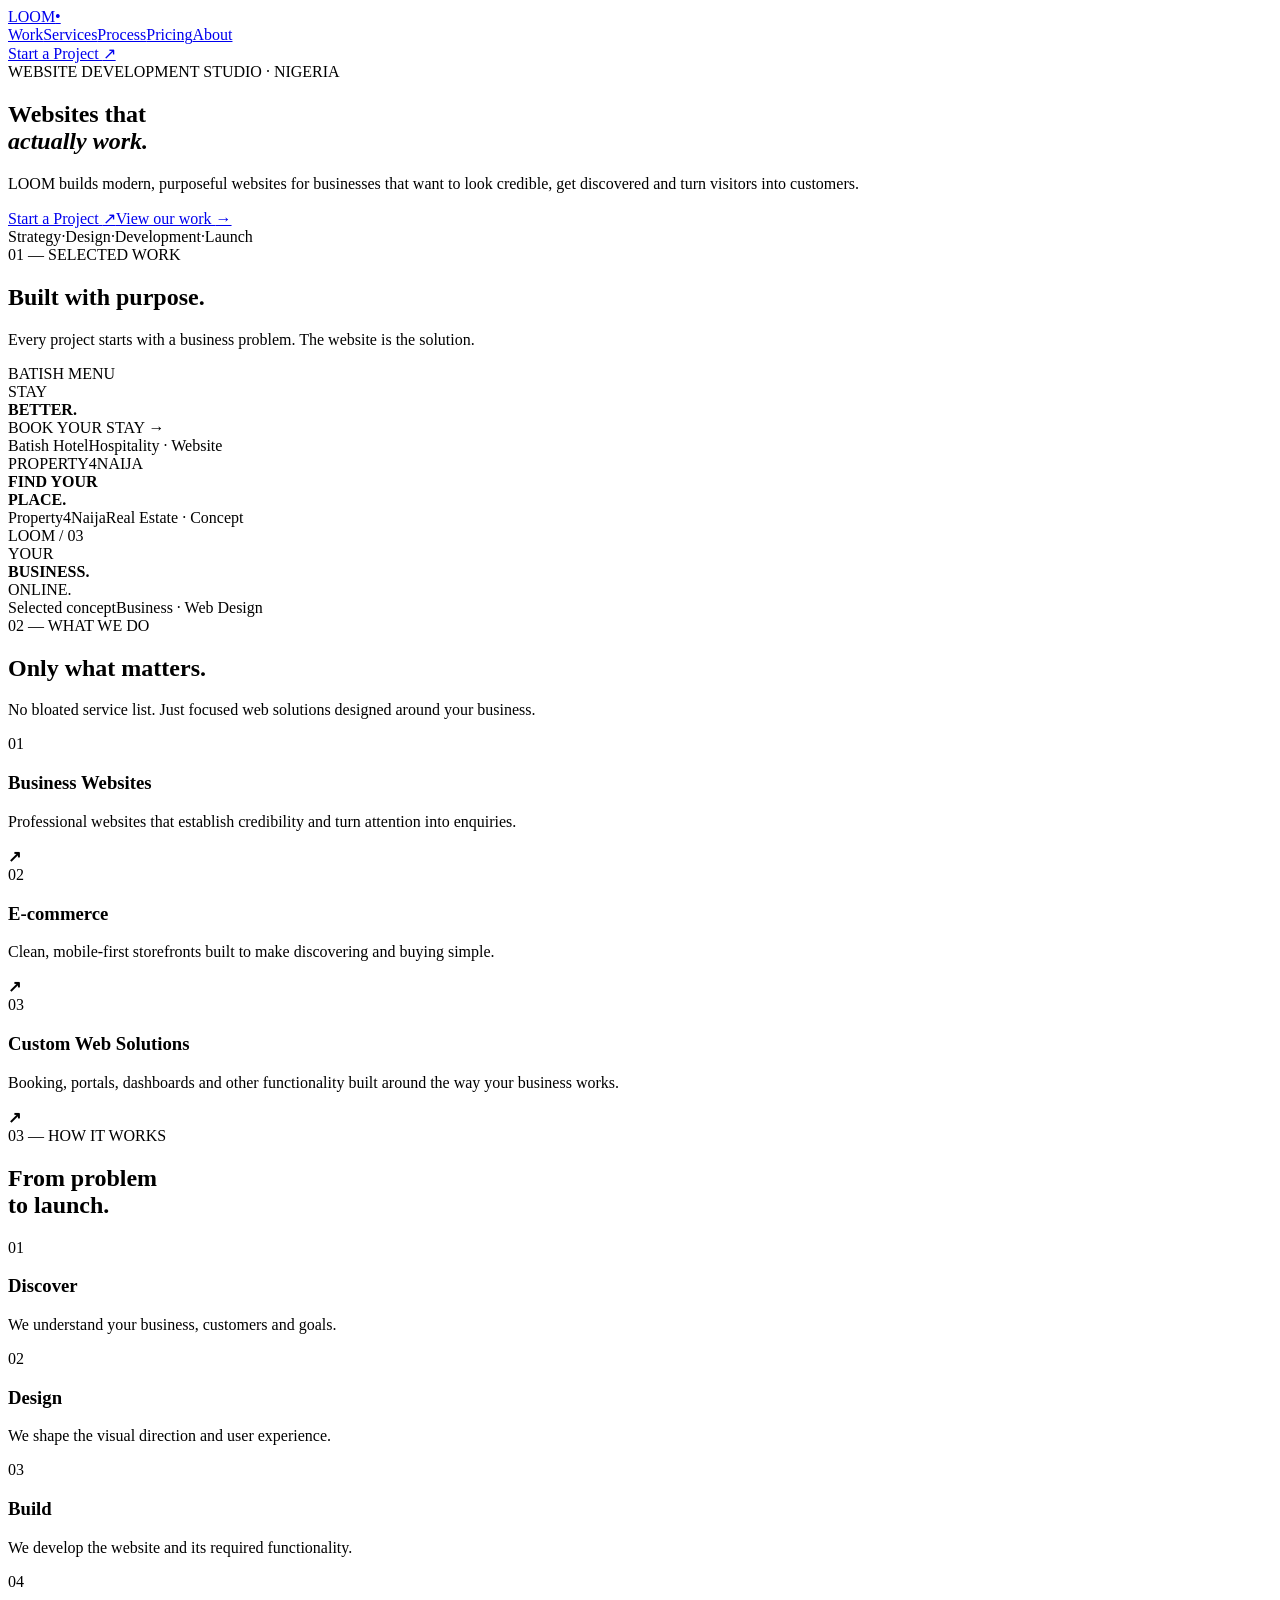
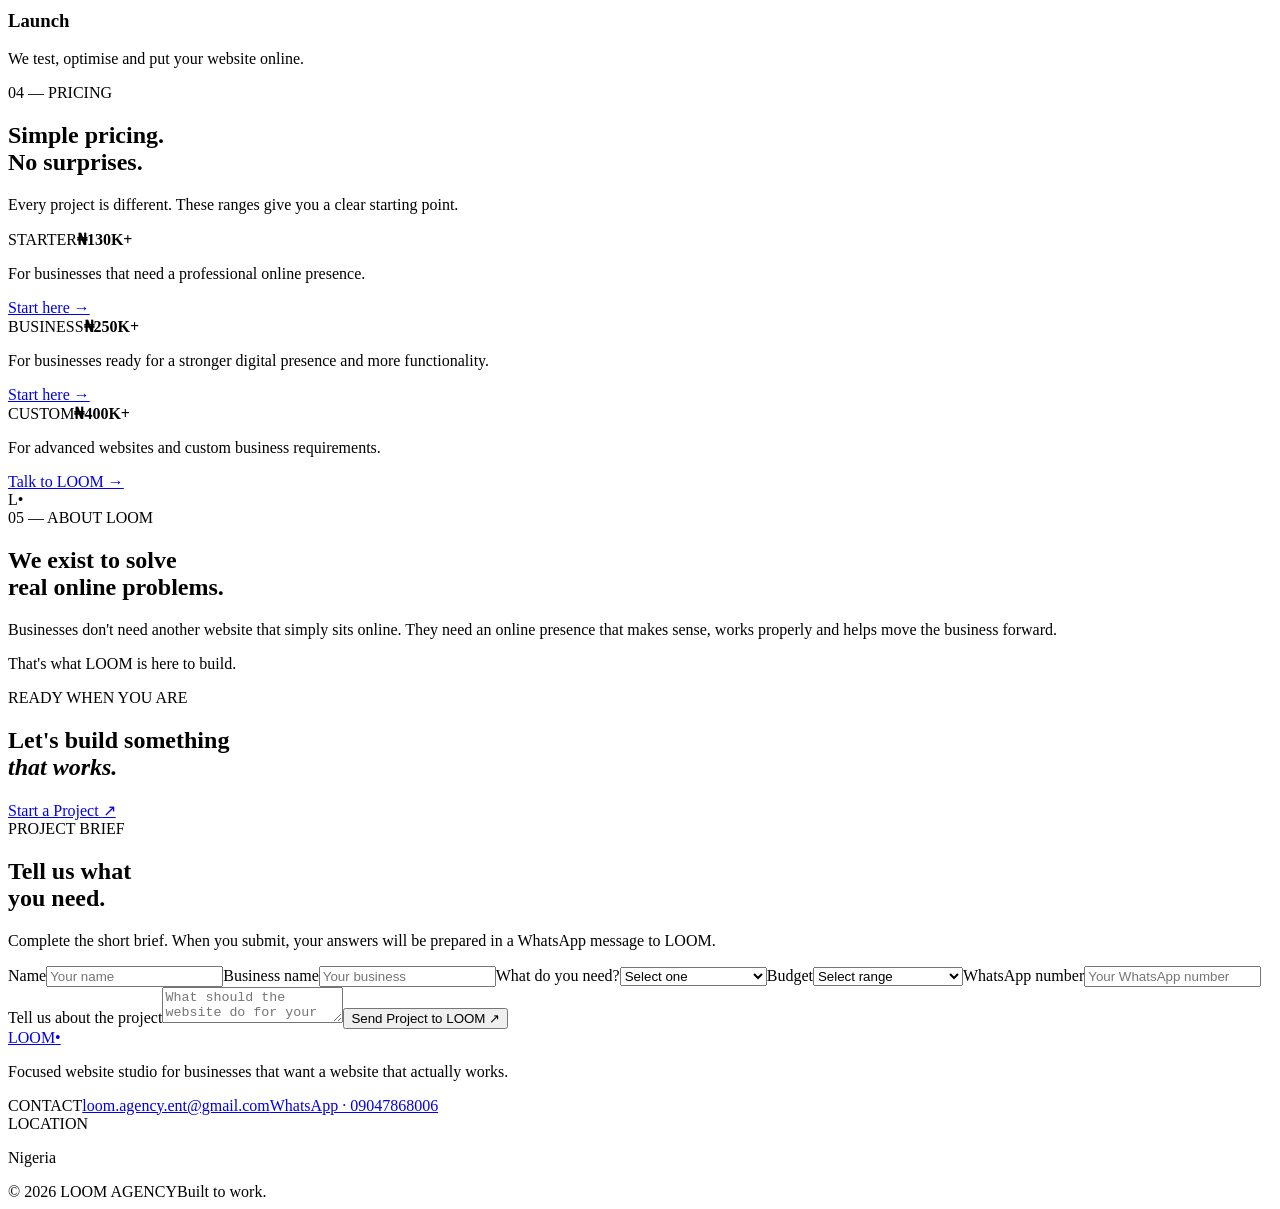
==== index.html @ 6e9db9e2 "Build LOOM Agency website foundation" ====
<!doctype html>
<html lang="en">
<head>
  <meta charset="UTF-8" />
  <meta name="viewport" content="width=device-width, initial-scale=1.0" />
  <meta name="description" content="LOOM AGENCY builds modern websites that actually work for businesses." />
  <title>LOOM AGENCY — Websites That Work</title>
  <link rel="preconnect" href="https://fonts.googleapis.com">
  <link rel="preconnect" href="https://fonts.gstatic.com" crossorigin>
  <link href="https://fonts.googleapis.com/css2?family=DM+Sans:wght@400;500;600;700&family=Space+Grotesk:wght@500;600;700&display=swap" rel="stylesheet">
  <link rel="stylesheet" href="style.css" />
</head>
<body>
  <header class="nav-wrap">
    <nav class="nav container">
      <a class="logo" href="#top" aria-label="LOOM home">LOOM<span>•</span></a>
      <div class="nav-links">
        <a href="#work">Work</a><a href="#services">Services</a><a href="#process">Process</a><a href="#pricing">Pricing</a><a href="#about">About</a>
      </div>
      <a class="button button-small" href="#start">Start a Project <span>↗</span></a>
    </nav>
  </header>

  <main id="top">
    <section class="hero container">
      <div class="eyebrow"><span class="dot"></span> WEBSITE DEVELOPMENT STUDIO · NIGERIA</div>
      <h1>Websites that<br><em>actually work.</em></h1>
      <p class="hero-copy">LOOM builds modern, purposeful websites for businesses that want to look credible, get discovered and turn visitors into customers.</p>
      <div class="hero-actions"><a class="button" href="#start">Start a Project <span>↗</span></a><a class="text-link" href="#work">View our work <span>→</span></a></div>
      <div class="hero-note"><span>Strategy</span><i>·</i><span>Design</span><i>·</i><span>Development</span><i>·</i><span>Launch</span></div>
    </section>

    <section id="work" class="section container">
      <div class="section-head"><div><span class="kicker">01 — SELECTED WORK</span><h2>Built with purpose.</h2></div><p>Every project starts with a business problem. The website is the solution.</p></div>
      <div class="work-grid">
        <article class="work-card featured"><div class="mockup mockup-blue"><div class="mock-nav">BATISH <span>MENU</span></div><div class="mock-title">STAY<br><strong>BETTER.</strong></div><div class="mock-pill">BOOK YOUR STAY →</div></div><div class="work-meta"><span>Batish Hotel</span><span>Hospitality · Website</span></div></article>
        <article class="work-card"><div class="mockup mockup-light"><div class="mock-nav">PROPERTY<span>4NAIJA</span></div><div class="property-lines"><b>FIND YOUR<br>PLACE.</b><i></i><i></i><i></i></div></div><div class="work-meta"><span>Property4Naija</span><span>Real Estate · Concept</span></div></article>
        <article class="work-card"><div class="mockup mockup-dark"><div class="mock-nav">LOOM / 03</div><div class="dark-copy">YOUR<br><strong>BUSINESS.</strong><br>ONLINE.</div><div class="grid-orb"></div></div><div class="work-meta"><span>Selected concept</span><span>Business · Web Design</span></div></article>
      </div>
    </section>

    <section id="services" class="section services-section">
      <div class="container"><div class="section-head"><div><span class="kicker">02 — WHAT WE DO</span><h2>Only what matters.</h2></div><p>No bloated service list. Just focused web solutions designed around your business.</p></div>
      <div class="service-list"><div class="service"><span>01</span><div><h3>Business Websites</h3><p>Professional websites that establish credibility and turn attention into enquiries.</p></div><b>↗</b></div><div class="service"><span>02</span><div><h3>E-commerce</h3><p>Clean, mobile-first storefronts built to make discovering and buying simple.</p></div><b>↗</b></div><div class="service"><span>03</span><div><h3>Custom Web Solutions</h3><p>Booking, portals, dashboards and other functionality built around the way your business works.</p></div><b>↗</b></div></div></div>
    </section>

    <section id="process" class="section container">
      <div class="section-head"><div><span class="kicker">03 — HOW IT WORKS</span><h2>From problem<br>to launch.</h2></div></div>
      <div class="process-grid"><div><span>01</span><h3>Discover</h3><p>We understand your business, customers and goals.</p></div><div><span>02</span><h3>Design</h3><p>We shape the visual direction and user experience.</p></div><div><span>03</span><h3>Build</h3><p>We develop the website and its required functionality.</p></div><div><span>04</span><h3>Launch</h3><p>We test, optimise and put your website online.</p></div></div>
    </section>

    <section id="pricing" class="section pricing-section"><div class="container"><div class="section-head"><div><span class="kicker">04 — PRICING</span><h2>Simple pricing.<br>No surprises.</h2></div><p>Every project is different. These ranges give you a clear starting point.</p></div><div class="pricing-grid"><article><span>STARTER</span><strong>₦130K+</strong><p>For businesses that need a professional online presence.</p><a href="#start">Start here →</a></article><article class="popular"><span>BUSINESS</span><strong>₦250K+</strong><p>For businesses ready for a stronger digital presence and more functionality.</p><a href="#start">Start here →</a></article><article><span>CUSTOM</span><strong>₦400K+</strong><p>For advanced websites and custom business requirements.</p><a href="#start">Talk to LOOM →</a></article></div></div></section>

    <section id="about" class="section container about"><div class="about-mark">L<span>•</span></div><div><span class="kicker">05 — ABOUT LOOM</span><h2>We exist to solve<br>real online problems.</h2><p>Businesses don't need another website that simply sits online. They need an online presence that makes sense, works properly and helps move the business forward.</p><p>That's what LOOM is here to build.</p></div></section>

    <section id="start" class="cta container"><div><span class="kicker">READY WHEN YOU ARE</span><h2>Let's build something<br><em>that works.</em></h2></div><a class="button button-white" href="#project-form">Start a Project <span>↗</span></a></section>

    <section id="project-form" class="form-section container"><div class="form-intro"><span class="kicker">PROJECT BRIEF</span><h2>Tell us what<br>you need.</h2><p>Complete the short brief. When you submit, your answers will be prepared in a WhatsApp message to LOOM.</p></div><form id="projectForm"><label>Name<input name="name" required placeholder="Your name"></label><label>Business name<input name="business" required placeholder="Your business"></label><label>What do you need?<select name="type" required><option value="">Select one</option><option>Business website</option><option>E-commerce website</option><option>Website redesign</option><option>Custom web solution</option></select></label><label>Budget<select name="budget" required><option value="">Select range</option><option>₦130,000 – ₦200,000</option><option>₦200,000 – ₦300,000</option><option>₦300,000 – ₦400,000</option><option>₦400,000+</option></select></label><label>WhatsApp number<input name="phone" type="tel" required placeholder="Your WhatsApp number"></label><label>Tell us about the project<textarea name="details" required placeholder="What should the website do for your business?"></textarea></label><button class="button" type="submit">Send Project to LOOM <span>↗</span></button></form></section>
  </main>

  <footer class="footer"><div class="container footer-grid"><div><a class="logo" href="#top">LOOM<span>•</span></a><p>Focused website studio for businesses that want a website that actually works.</p></div><div><span class="footer-label">CONTACT</span><a href="mailto:loom.agency.ent@gmail.com">loom.agency.ent@gmail.com</a><a href="https://wa.me/2349047868006">WhatsApp · 09047868006</a></div><div><span class="footer-label">LOCATION</span><p>Nigeria</p></div></div><div class="container footer-bottom"><span>© 2026 LOOM AGENCY</span><span>Built to work.</span></div></footer>
  <script src="script.js"></script>
</body>
</html>
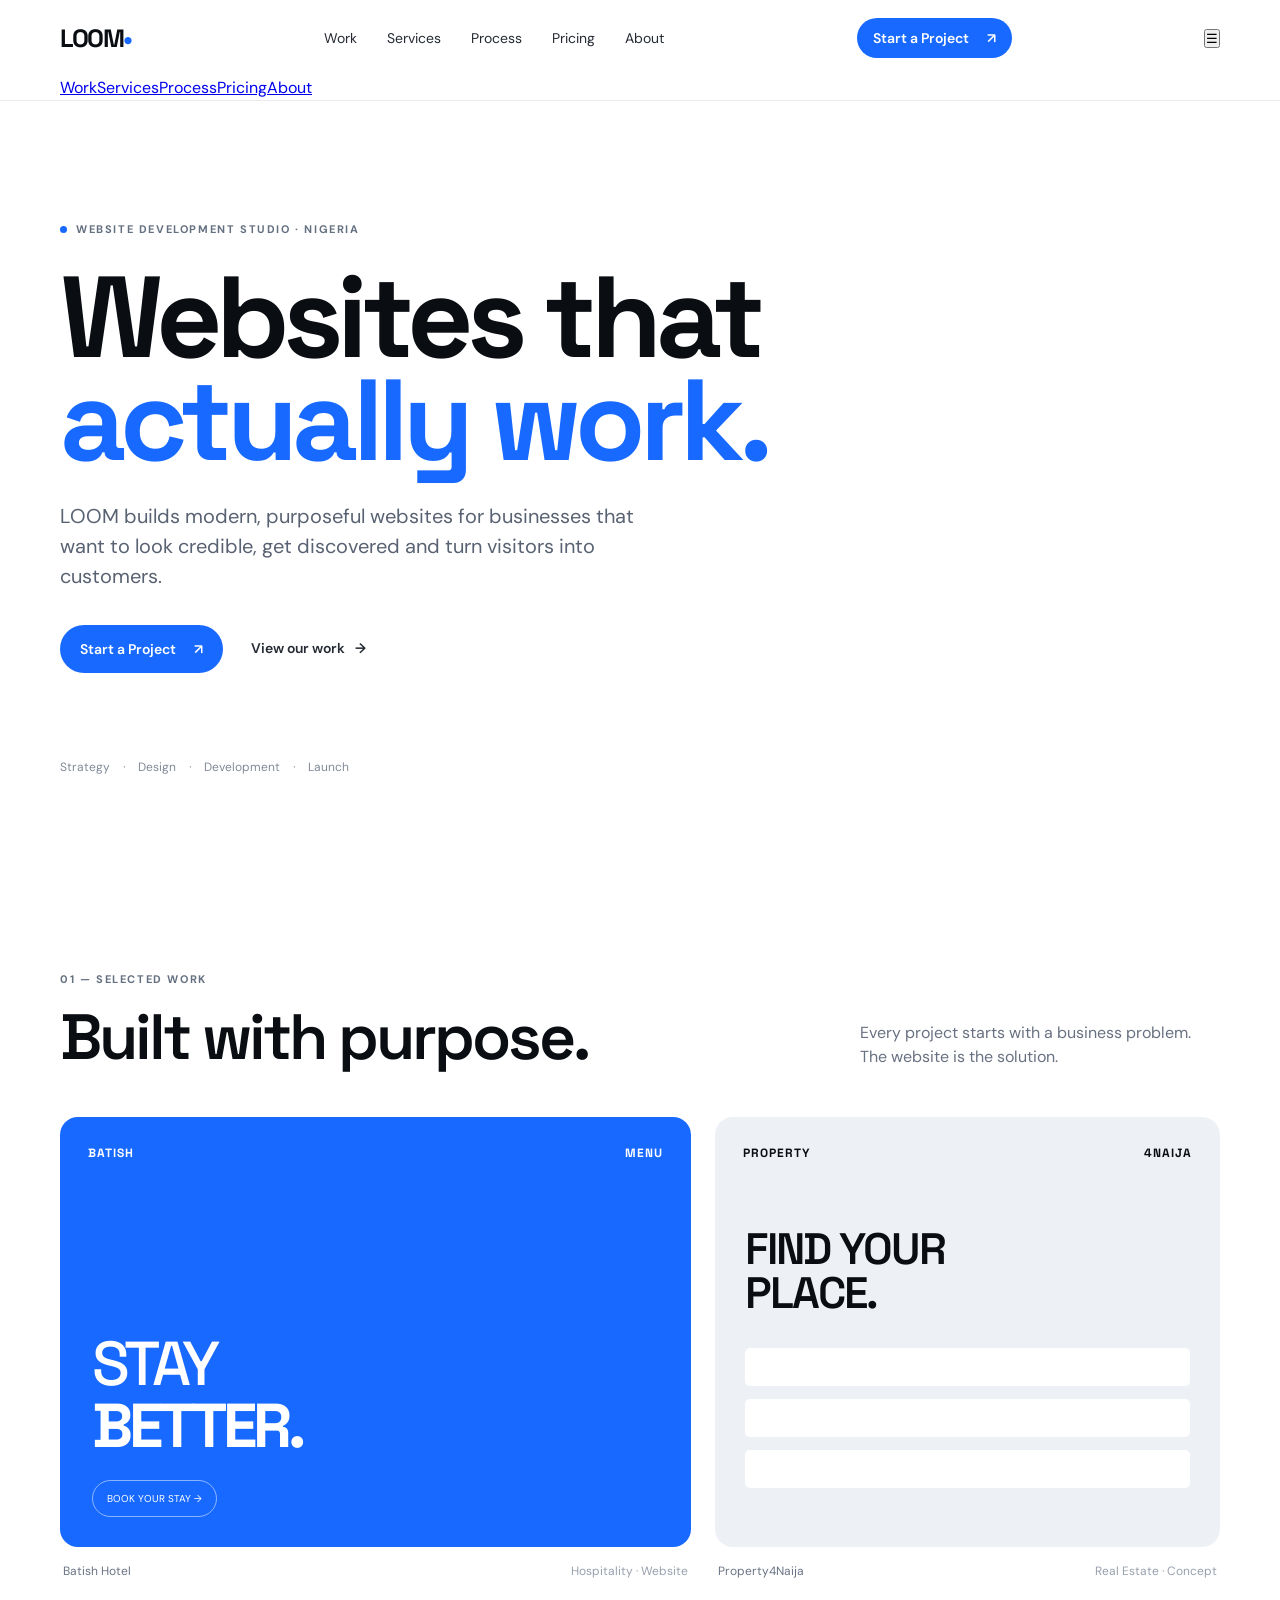
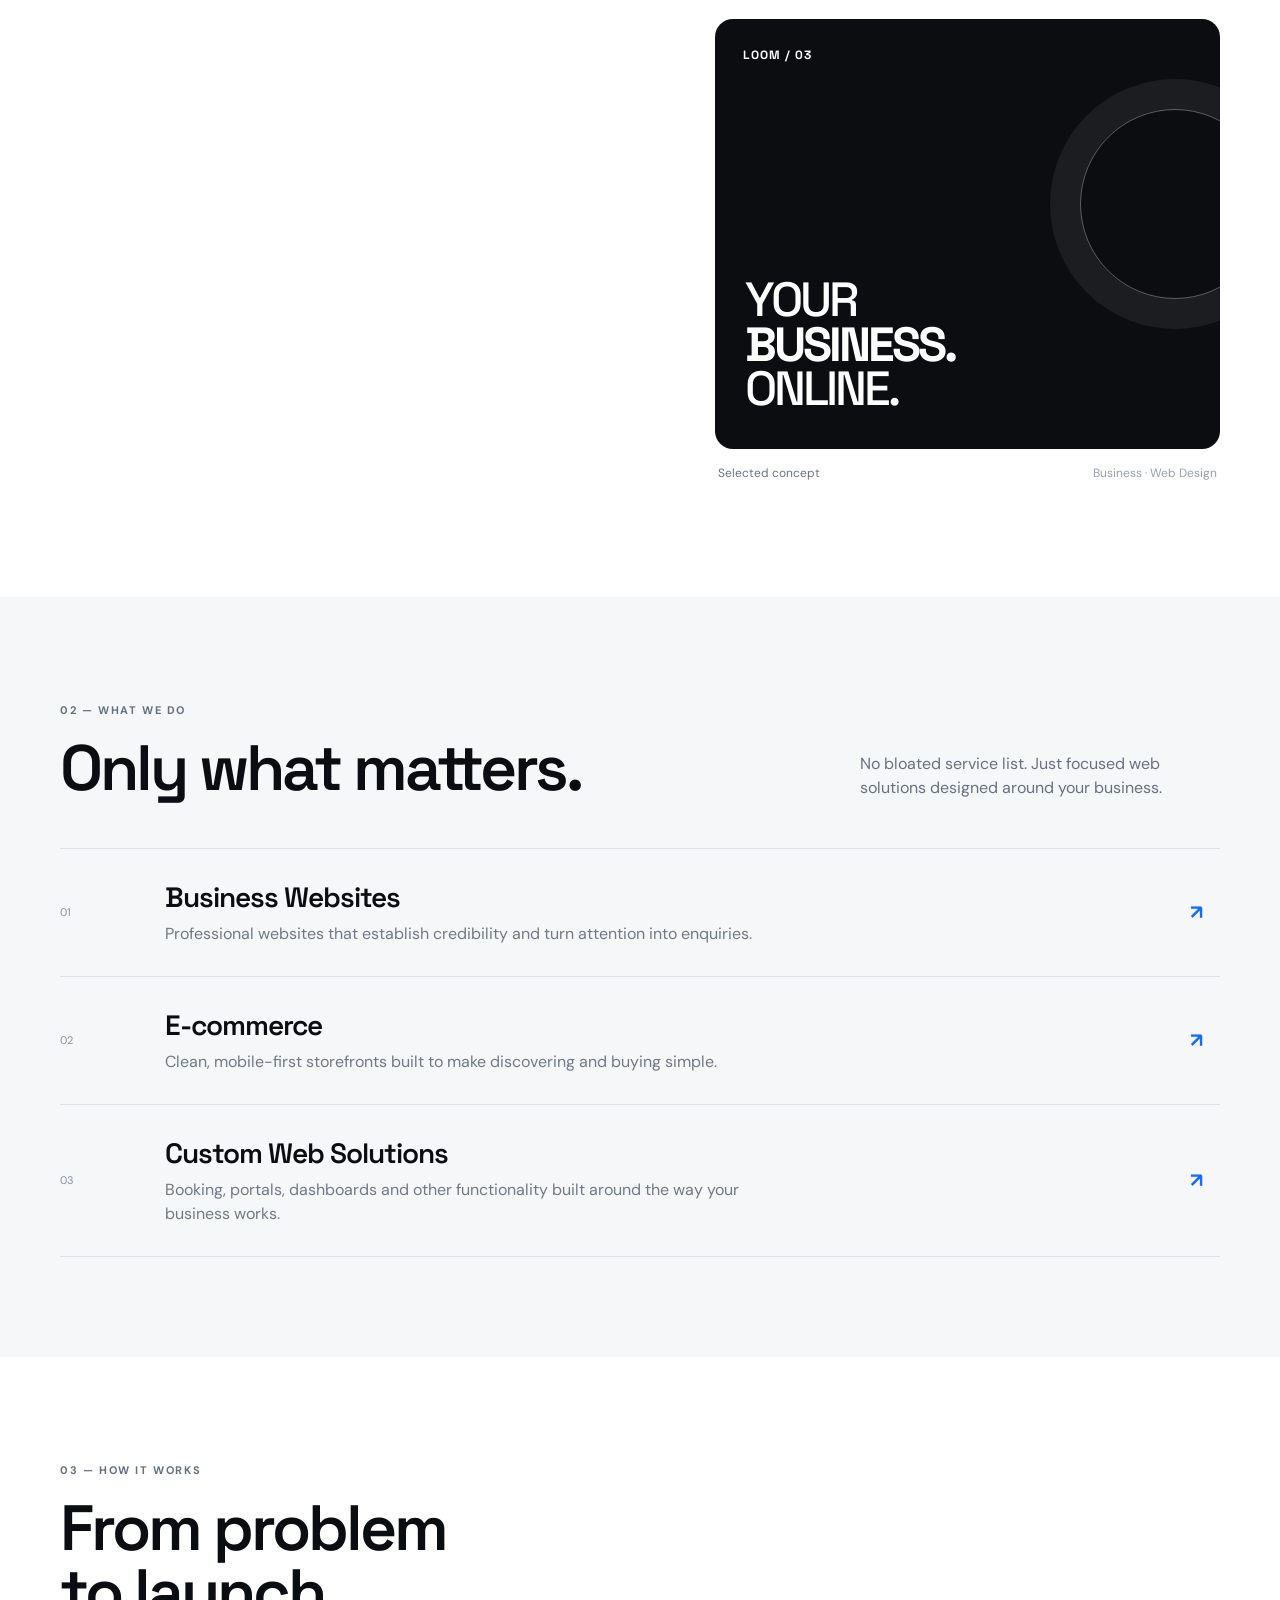
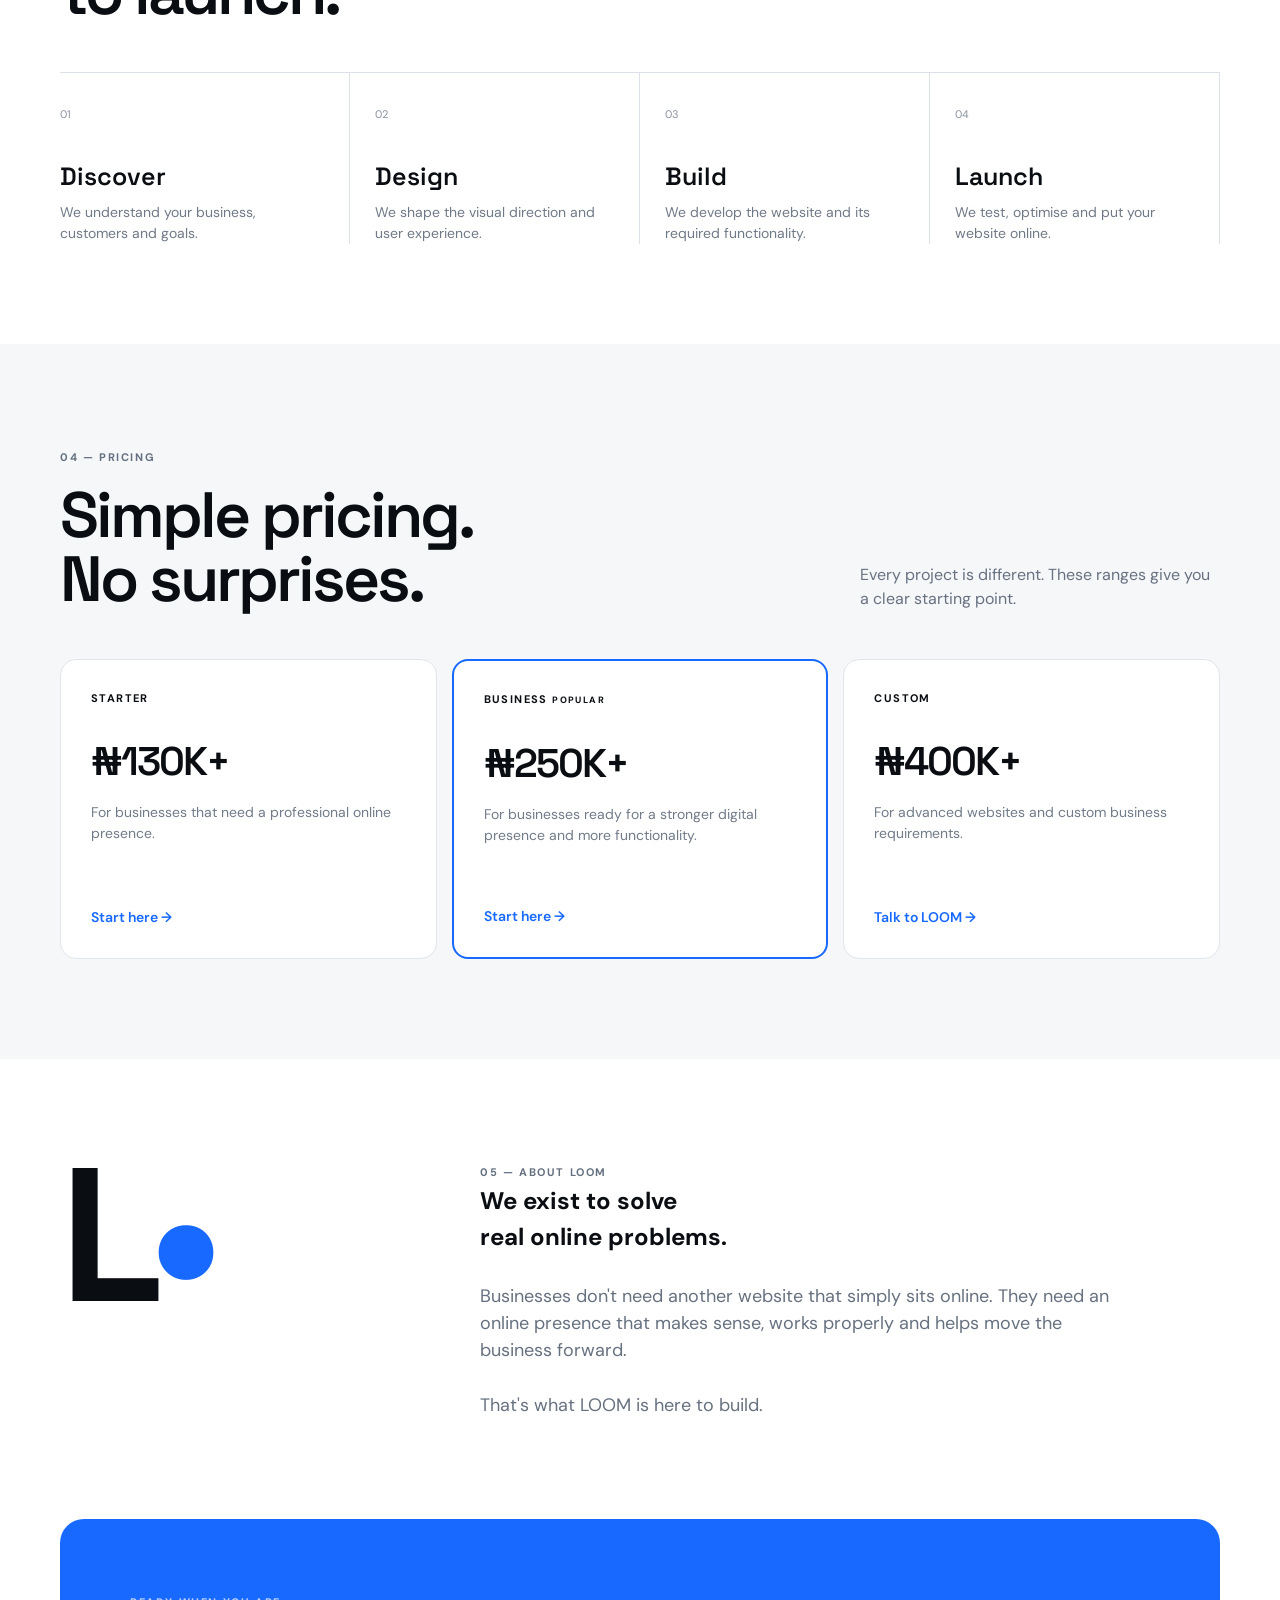
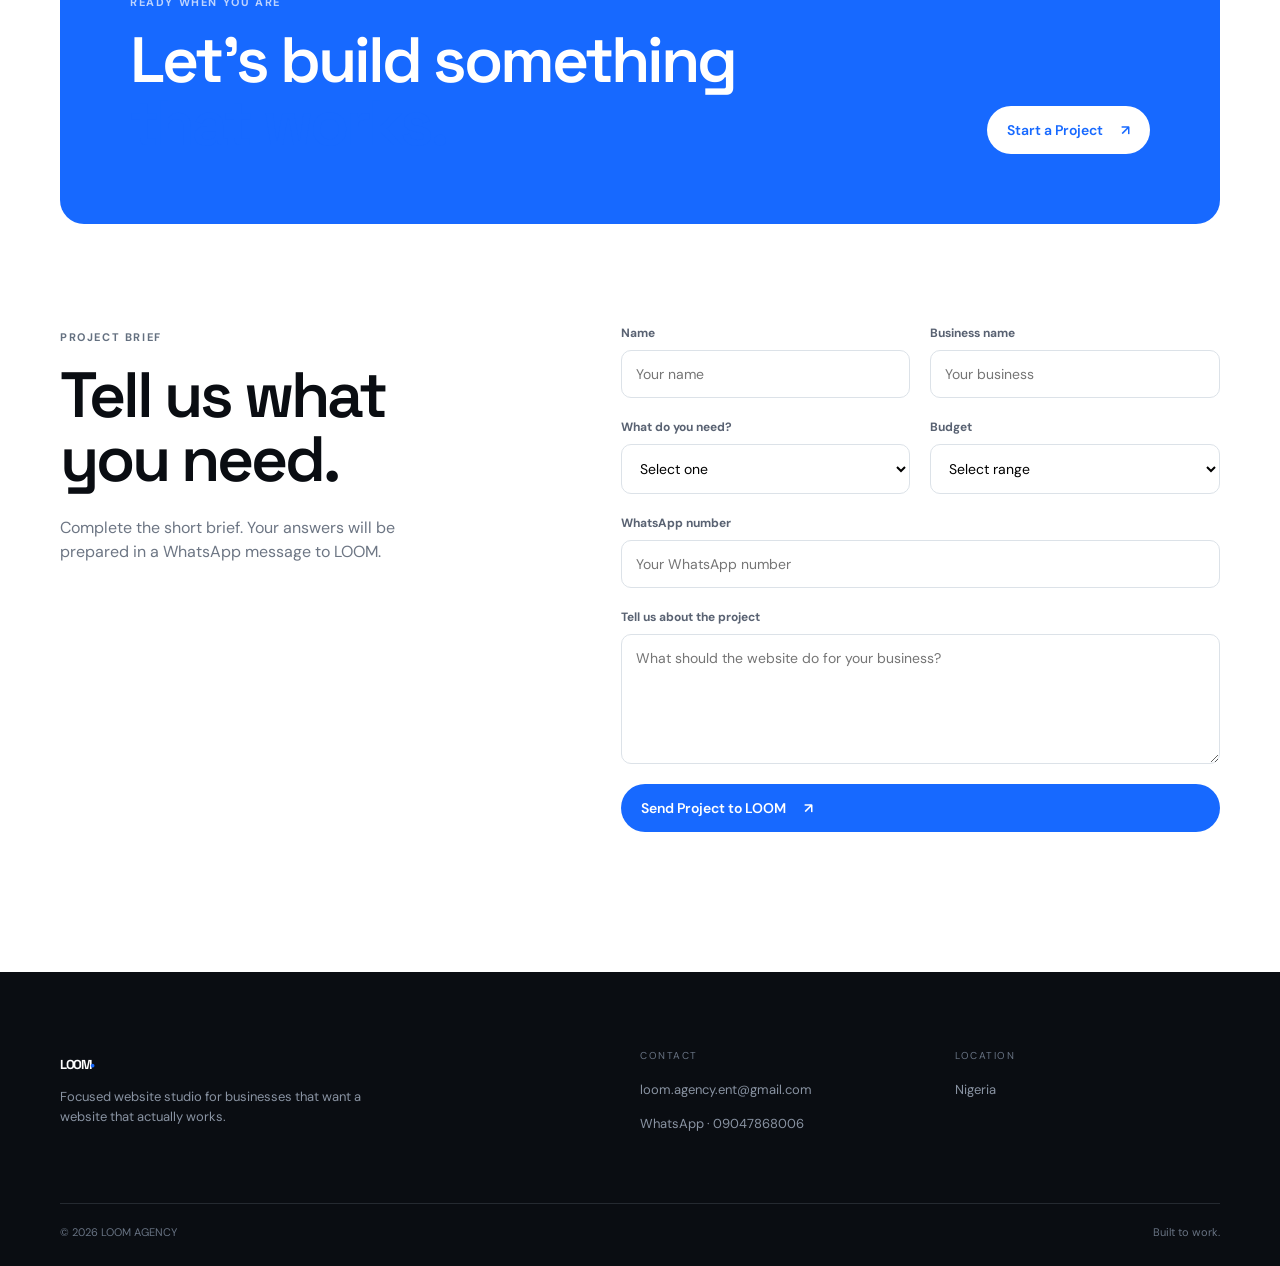
==== commit b799d4ba: "feat: refine LOOM agency conversion experience" ====
--- a/index.html
+++ b/index.html
@@ -1,64 +1,23 @@
 <!doctype html>
 <html lang="en">
 <head>
-  <meta charset="UTF-8" />
-  <meta name="viewport" content="width=device-width, initial-scale=1.0" />
-  <meta name="description" content="LOOM AGENCY builds modern websites that actually work for businesses." />
-  <title>LOOM AGENCY — Websites That Work</title>
-  <link rel="preconnect" href="https://fonts.googleapis.com">
-  <link rel="preconnect" href="https://fonts.gstatic.com" crossorigin>
-  <link href="https://fonts.googleapis.com/css2?family=DM+Sans:wght@400;500;600;700&family=Space+Grotesk:wght@500;600;700&display=swap" rel="stylesheet">
-  <link rel="stylesheet" href="style.css" />
+<meta charset="UTF-8"><meta name="viewport" content="width=device-width, initial-scale=1.0">
+<meta name="description" content="LOOM AGENCY builds modern websites that actually work for businesses.">
+<title>LOOM AGENCY — Websites That Work</title>
+<link rel="preconnect" href="https://fonts.googleapis.com"><link rel="preconnect" href="https://fonts.gstatic.com" crossorigin>
+<link href="https://fonts.googleapis.com/css2?family=DM+Sans:wght@400;500;600;700&family=Space+Grotesk:wght@500;600;700&display=swap" rel="stylesheet"><link rel="stylesheet" href="style.css">
 </head>
 <body>
-  <header class="nav-wrap">
-    <nav class="nav container">
-      <a class="logo" href="#top" aria-label="LOOM home">LOOM<span>•</span></a>
-      <div class="nav-links">
-        <a href="#work">Work</a><a href="#services">Services</a><a href="#process">Process</a><a href="#pricing">Pricing</a><a href="#about">About</a>
-      </div>
-      <a class="button button-small" href="#start">Start a Project <span>↗</span></a>
-    </nav>
-  </header>
-
-  <main id="top">
-    <section class="hero container">
-      <div class="eyebrow"><span class="dot"></span> WEBSITE DEVELOPMENT STUDIO · NIGERIA</div>
-      <h1>Websites that<br><em>actually work.</em></h1>
-      <p class="hero-copy">LOOM builds modern, purposeful websites for businesses that want to look credible, get discovered and turn visitors into customers.</p>
-      <div class="hero-actions"><a class="button" href="#start">Start a Project <span>↗</span></a><a class="text-link" href="#work">View our work <span>→</span></a></div>
-      <div class="hero-note"><span>Strategy</span><i>·</i><span>Design</span><i>·</i><span>Development</span><i>·</i><span>Launch</span></div>
-    </section>
-
-    <section id="work" class="section container">
-      <div class="section-head"><div><span class="kicker">01 — SELECTED WORK</span><h2>Built with purpose.</h2></div><p>Every project starts with a business problem. The website is the solution.</p></div>
-      <div class="work-grid">
-        <article class="work-card featured"><div class="mockup mockup-blue"><div class="mock-nav">BATISH <span>MENU</span></div><div class="mock-title">STAY<br><strong>BETTER.</strong></div><div class="mock-pill">BOOK YOUR STAY →</div></div><div class="work-meta"><span>Batish Hotel</span><span>Hospitality · Website</span></div></article>
-        <article class="work-card"><div class="mockup mockup-light"><div class="mock-nav">PROPERTY<span>4NAIJA</span></div><div class="property-lines"><b>FIND YOUR<br>PLACE.</b><i></i><i></i><i></i></div></div><div class="work-meta"><span>Property4Naija</span><span>Real Estate · Concept</span></div></article>
-        <article class="work-card"><div class="mockup mockup-dark"><div class="mock-nav">LOOM / 03</div><div class="dark-copy">YOUR<br><strong>BUSINESS.</strong><br>ONLINE.</div><div class="grid-orb"></div></div><div class="work-meta"><span>Selected concept</span><span>Business · Web Design</span></div></article>
-      </div>
-    </section>
-
-    <section id="services" class="section services-section">
-      <div class="container"><div class="section-head"><div><span class="kicker">02 — WHAT WE DO</span><h2>Only what matters.</h2></div><p>No bloated service list. Just focused web solutions designed around your business.</p></div>
-      <div class="service-list"><div class="service"><span>01</span><div><h3>Business Websites</h3><p>Professional websites that establish credibility and turn attention into enquiries.</p></div><b>↗</b></div><div class="service"><span>02</span><div><h3>E-commerce</h3><p>Clean, mobile-first storefronts built to make discovering and buying simple.</p></div><b>↗</b></div><div class="service"><span>03</span><div><h3>Custom Web Solutions</h3><p>Booking, portals, dashboards and other functionality built around the way your business works.</p></div><b>↗</b></div></div></div>
-    </section>
-
-    <section id="process" class="section container">
-      <div class="section-head"><div><span class="kicker">03 — HOW IT WORKS</span><h2>From problem<br>to launch.</h2></div></div>
-      <div class="process-grid"><div><span>01</span><h3>Discover</h3><p>We understand your business, customers and goals.</p></div><div><span>02</span><h3>Design</h3><p>We shape the visual direction and user experience.</p></div><div><span>03</span><h3>Build</h3><p>We develop the website and its required functionality.</p></div><div><span>04</span><h3>Launch</h3><p>We test, optimise and put your website online.</p></div></div>
-    </section>
-
-    <section id="pricing" class="section pricing-section"><div class="container"><div class="section-head"><div><span class="kicker">04 — PRICING</span><h2>Simple pricing.<br>No surprises.</h2></div><p>Every project is different. These ranges give you a clear starting point.</p></div><div class="pricing-grid"><article><span>STARTER</span><strong>₦130K+</strong><p>For businesses that need a professional online presence.</p><a href="#start">Start here →</a></article><article class="popular"><span>BUSINESS</span><strong>₦250K+</strong><p>For businesses ready for a stronger digital presence and more functionality.</p><a href="#start">Start here →</a></article><article><span>CUSTOM</span><strong>₦400K+</strong><p>For advanced websites and custom business requirements.</p><a href="#start">Talk to LOOM →</a></article></div></div></section>
-
-    <section id="about" class="section container about"><div class="about-mark">L<span>•</span></div><div><span class="kicker">05 — ABOUT LOOM</span><h2>We exist to solve<br>real online problems.</h2><p>Businesses don't need another website that simply sits online. They need an online presence that makes sense, works properly and helps move the business forward.</p><p>That's what LOOM is here to build.</p></div></section>
-
-    <section id="start" class="cta container"><div><span class="kicker">READY WHEN YOU ARE</span><h2>Let's build something<br><em>that works.</em></h2></div><a class="button button-white" href="#project-form">Start a Project <span>↗</span></a></section>
-
-    <section id="project-form" class="form-section container"><div class="form-intro"><span class="kicker">PROJECT BRIEF</span><h2>Tell us what<br>you need.</h2><p>Complete the short brief. When you submit, your answers will be prepared in a WhatsApp message to LOOM.</p></div><form id="projectForm"><label>Name<input name="name" required placeholder="Your name"></label><label>Business name<input name="business" required placeholder="Your business"></label><label>What do you need?<select name="type" required><option value="">Select one</option><option>Business website</option><option>E-commerce website</option><option>Website redesign</option><option>Custom web solution</option></select></label><label>Budget<select name="budget" required><option value="">Select range</option><option>₦130,000 – ₦200,000</option><option>₦200,000 – ₦300,000</option><option>₦300,000 – ₦400,000</option><option>₦400,000+</option></select></label><label>WhatsApp number<input name="phone" type="tel" required placeholder="Your WhatsApp number"></label><label>Tell us about the project<textarea name="details" required placeholder="What should the website do for your business?"></textarea></label><button class="button" type="submit">Send Project to LOOM <span>↗</span></button></form></section>
-  </main>
-
-  <footer class="footer"><div class="container footer-grid"><div><a class="logo" href="#top">LOOM<span>•</span></a><p>Focused website studio for businesses that want a website that actually works.</p></div><div><span class="footer-label">CONTACT</span><a href="mailto:loom.agency.ent@gmail.com">loom.agency.ent@gmail.com</a><a href="https://wa.me/2349047868006">WhatsApp · 09047868006</a></div><div><span class="footer-label">LOCATION</span><p>Nigeria</p></div></div><div class="container footer-bottom"><span>© 2026 LOOM AGENCY</span><span>Built to work.</span></div></footer>
-  <script src="script.js"></script>
-</body>
-</html>
+<header class="nav-wrap"><nav class="nav container"><a class="logo" href="#top">LOOM<span>•</span></a><div class="nav-links"><a href="#work">Work</a><a href="#services">Services</a><a href="#process">Process</a><a href="#pricing">Pricing</a><a href="#about">About</a></div><a class="button button-small" href="#start">Start a Project <span>↗</span></a><button class="menu-toggle" aria-label="Open menu">☰</button></nav><div class="mobile-menu container"><a href="#work">Work</a><a href="#services">Services</a><a href="#process">Process</a><a href="#pricing">Pricing</a><a href="#about">About</a></div></header>
+<main id="top">
+<section class="hero container"><div class="eyebrow"><span class="dot"></span> WEBSITE DEVELOPMENT STUDIO · NIGERIA</div><h1>Websites that<br><em>actually work.</em></h1><p class="hero-copy">LOOM builds modern, purposeful websites for businesses that want to look credible, get discovered and turn visitors into customers.</p><div class="hero-actions"><a class="button" href="#start">Start a Project <span>↗</span></a><a class="text-link" href="#work">View our work <span>→</span></a></div><div class="hero-note"><span>Strategy</span><i>·</i><span>Design</span><i>·</i><span>Development</span><i>·</i><span>Launch</span></div></section>
+<section id="work" class="section container"><div class="section-head"><div><span class="kicker">01 — SELECTED WORK</span><h2>Built with purpose.</h2></div><p>Every project starts with a business problem. The website is the solution.</p></div><div class="work-grid"><article class="work-card featured"><div class="mockup mockup-blue"><div class="mock-nav">BATISH <span>MENU</span></div><div class="mock-title">STAY<br><strong>BETTER.</strong></div><div class="mock-pill">BOOK YOUR STAY →</div></div><div class="work-meta"><span>Batish Hotel</span><span>Hospitality · Website</span></div></article><article class="work-card"><div class="mockup mockup-light"><div class="mock-nav">PROPERTY<span>4NAIJA</span></div><div class="property-lines"><b>FIND YOUR<br>PLACE.</b><i></i><i></i><i></i></div></div><div class="work-meta"><span>Property4Naija</span><span>Real Estate · Concept</span></div></article><article class="work-card"><div class="mockup mockup-dark"><div class="mock-nav">LOOM / 03</div><div class="dark-copy">YOUR<br><strong>BUSINESS.</strong><br>ONLINE.</div><div class="grid-orb"></div></div><div class="work-meta"><span>Selected concept</span><span>Business · Web Design</span></div></article></div></section>
+<section id="services" class="section services-section"><div class="container"><div class="section-head"><div><span class="kicker">02 — WHAT WE DO</span><h2>Only what matters.</h2></div><p>No bloated service list. Just focused web solutions designed around your business.</p></div><div class="service-list"><div class="service"><span>01</span><div><h3>Business Websites</h3><p>Professional websites that establish credibility and turn attention into enquiries.</p></div><b>↗</b></div><div class="service"><span>02</span><div><h3>E-commerce</h3><p>Clean, mobile-first storefronts built to make discovering and buying simple.</p></div><b>↗</b></div><div class="service"><span>03</span><div><h3>Custom Web Solutions</h3><p>Booking, portals, dashboards and other functionality built around the way your business works.</p></div><b>↗</b></div></div></div></section>
+<section id="process" class="section container"><div class="section-head"><div><span class="kicker">03 — HOW IT WORKS</span><h2>From problem<br>to launch.</h2></div></div><div class="process-grid"><div><span>01</span><h3>Discover</h3><p>We understand your business, customers and goals.</p></div><div><span>02</span><h3>Design</h3><p>We shape the visual direction and user experience.</p></div><div><span>03</span><h3>Build</h3><p>We develop the website and its required functionality.</p></div><div><span>04</span><h3>Launch</h3><p>We test, optimise and put your website online.</p></div></div></section>
+<section id="pricing" class="section pricing-section"><div class="container"><div class="section-head"><div><span class="kicker">04 — PRICING</span><h2>Simple pricing.<br>No surprises.</h2></div><p>Every project is different. These ranges give you a clear starting point.</p></div><div class="pricing-grid"><article><span>STARTER</span><strong>₦130K+</strong><p>For businesses that need a professional online presence.</p><a href="#start">Start here →</a></article><article class="popular"><span>BUSINESS <small>POPULAR</small></span><strong>₦250K+</strong><p>For businesses ready for a stronger digital presence and more functionality.</p><a href="#start">Start here →</a></article><article><span>CUSTOM</span><strong>₦400K+</strong><p>For advanced websites and custom business requirements.</p><a href="#start">Talk to LOOM →</a></article></div></div></section>
+<section id="about" class="section container about"><div class="about-mark">L<span>•</span></div><div><span class="kicker">05 — ABOUT LOOM</span><h2>We exist to solve<br>real online problems.</h2><p>Businesses don't need another website that simply sits online. They need an online presence that makes sense, works properly and helps move the business forward.</p><p>That's what LOOM is here to build.</p></div></section>
+<section id="start" class="cta container"><div><span class="kicker">READY WHEN YOU ARE</span><h2>Let's build something<br><em>that works.</em></h2></div><a class="button button-white" href="#project-form">Start a Project <span>↗</span></a></section>
+<section id="project-form" class="form-section container"><div class="form-intro"><span class="kicker">PROJECT BRIEF</span><h2>Tell us what<br>you need.</h2><p>Complete the short brief. Your answers will be prepared in a WhatsApp message to LOOM.</p></div><form id="projectForm"><label>Name<input name="name" required placeholder="Your name"></label><label>Business name<input name="business" required placeholder="Your business"></label><label>What do you need?<select name="type" required><option value="">Select one</option><option>Business website</option><option>E-commerce website</option><option>Website redesign</option><option>Custom web solution</option></select></label><label>Budget<select name="budget" required><option value="">Select range</option><option>₦130,000 – ₦200,000</option><option>₦200,000 – ₦300,000</option><option>₦300,000 – ₦400,000</option><option>₦400,000+</option></select></label><label>WhatsApp number<input name="phone" type="tel" required placeholder="Your WhatsApp number"></label><label>Tell us about the project<textarea name="details" required placeholder="What should the website do for your business?"></textarea></label><button class="button" type="submit">Send Project to LOOM <span>↗</span></button><p class="form-status" id="formStatus" role="status"></p></form></section>
+</main>
+<footer class="footer"><div class="container footer-grid"><div><a class="logo" href="#top">LOOM<span>•</span></a><p>Focused website studio for businesses that want a website that actually works.</p></div><div><span class="footer-label">CONTACT</span><a href="mailto:loom.agency.ent@gmail.com">loom.agency.ent@gmail.com</a><a href="https://wa.me/2349047868006">WhatsApp · 09047868006</a></div><div><span class="footer-label">LOCATION</span><p>Nigeria</p></div></div><div class="container footer-bottom"><span>© 2026 LOOM AGENCY</span><span>Built to work.</span></div></footer>
+<script src="script.js"></script></body></html>
--- a/style.css
+++ b/style.css
@@ -0,0 +1 @@
+*{box-sizing:border-box;margin:0;padding:0}html{scroll-behavior:smooth}body{font-family:'DM Sans',sans-serif;color:#0a0d12;background:#fff;line-height:1.5}.container{width:min(1160px,calc(100% - 40px));margin:auto}.nav-wrap{position:sticky;top:0;z-index:10;background:rgba(255,255,255,.9);backdrop-filter:blur(16px);border-bottom:1px solid #e9edf2}.nav{height:76px;display:flex;align-items:center;justify-content:space-between}.logo{font:700 25px 'Space Grotesk';letter-spacing:-1.5px;color:#0a0d12;text-decoration:none}.logo span,.about-mark span{color:#1769ff}.nav-links{display:flex;gap:30px}.nav-links a,.text-link{color:#252a33;text-decoration:none;font-size:14px}.button{display:inline-flex;align-items:center;gap:18px;padding:15px 20px;background:#1769ff;color:#fff;text-decoration:none;border:0;border-radius:999px;font:600 14px 'DM Sans';cursor:pointer;transition:.2s}.button:hover{transform:translateY(-2px);box-shadow:0 10px 25px #1769ff30}.button-small{padding:11px 16px}.hero{padding:120px 0 90px}.eyebrow,.kicker{font-size:11px;font-weight:700;letter-spacing:1.6px;color:#647080}.eyebrow{display:flex;align-items:center;gap:9px}.dot{width:7px;height:7px;border-radius:50%;background:#1769ff}.hero h1{font:700 clamp(60px,9vw,124px)/.9 'Space Grotesk';letter-spacing:-6px;margin:28px 0}.hero h1 em,.cta h2 em{font-style:normal;color:#1769ff}.hero-copy{max-width:600px;font-size:20px;color:#596272}.hero-actions{display:flex;align-items:center;gap:28px;margin-top:34px}.text-link{font-weight:600}.text-link span{margin-left:7px}.hero-note{margin-top:85px;display:flex;gap:13px;color:#818a98;font-size:12px}.section{padding:100px 0}.section-head{display:flex;justify-content:space-between;gap:40px;margin-bottom:48px}.section-head h2,.form-intro h2{font:600 clamp(42px,5vw,68px)/1 'Space Grotesk';letter-spacing:-3px;margin-top:15px}.section-head>p{max-width:360px;color:#687181;align-self:end}.work-grid{display:grid;grid-template-columns:1.25fr 1fr;gap:24px}.work-card:first-child{grid-row:span 2}.mockup{height:430px;border-radius:18px;padding:28px;position:relative;overflow:hidden}.mockup-blue{background:#1769ff;color:white}.mockup-light{background:#edf1f5}.mockup-dark{background:#0b0d11;color:white}.mock-nav{display:flex;justify-content:space-between;font:700 12px 'Space Grotesk';letter-spacing:1px}.mock-title{font:500 62px/1 'Space Grotesk';position:absolute;left:32px;bottom:90px;letter-spacing:-4px}.mock-title strong,.dark-copy strong{font-weight:700}.mock-pill{position:absolute;bottom:30px;left:32px;border:1px solid #ffffff80;border-radius:30px;padding:10px 14px;font-size:10px}.property-lines{position:absolute;inset:110px 30px 30px;display:flex;flex-direction:column;gap:13px}.property-lines b{font:600 44px/1 'Space Grotesk';letter-spacing:-2px;margin-bottom:20px}.property-lines i{display:block;height:38px;background:#fff;border-radius:5px}.dark-copy{position:absolute;left:30px;bottom:38px;font:500 48px/.92 'Space Grotesk';letter-spacing:-3px}.grid-orb{position:absolute;width:190px;height:190px;border-radius:50%;border:1px solid #fff5;right:-50px;top:90px;box-shadow:0 0 0 30px #fff1,0 0 0 60px #fff0}.work-meta{display:flex;justify-content:space-between;padding:15px 3px;font-size:12px;color:#697384}.work-meta span:last-child{color:#98a0ad}.services-section,.pricing-section{background:#f5f7f9}.service-list{border-top:1px solid #dce1e7}.service{display:grid;grid-template-columns:80px 1fr 30px;gap:25px;align-items:center;padding:30px 0;border-bottom:1px solid #dce1e7}.service>span,.process-grid>div>span{font-size:11px;color:#8992a0}.service h3{font:600 28px 'Space Grotesk';letter-spacing:-1px}.service p{color:#707987;margin-top:7px;max-width:620px}.service b{font-size:20px;color:#1769ff}.process-grid{display:grid;grid-template-columns:repeat(4,1fr);border-top:1px solid #dce1e7}.process-grid>div{padding:28px 25px 0 0;border-right:1px solid #dce1e7}.process-grid>div:not(:first-child){padding-left:25px}.process-grid h3{font:600 25px 'Space Grotesk';margin:35px 0 10px}.process-grid p{color:#707987;font-size:14px}.pricing-grid{display:grid;grid-template-columns:repeat(3,1fr);gap:15px}.pricing-grid article{background:#fff;border:1px solid #e0e5eb;border-radius:16px;padding:30px;min-height:300px;display:flex;flex-direction:column}.pricing-grid article.popular{border:2px solid #1769ff}.pricing-grid article>span{font-size:11px;font-weight:700;letter-spacing:1.4px}.pricing-grid strong{font:600 40px 'Space Grotesk';margin:30px 0 15px;letter-spacing:-2px}.pricing-grid p{color:#717b89;font-size:14px}.pricing-grid a{margin-top:auto;color:#1769ff;text-decoration:none;font-weight:600;font-size:14px}.about{display:grid;grid-template-columns:1fr 2fr;gap:50px}.about-mark{font:700 190px/.8 'Space Grotesk';letter-spacing:-15px}.about p{max-width:650px;color:#667180;font-size:18px;margin-top:28px}.cta{background:#1769ff;color:white;border-radius:24px;padding:70px;display:flex;justify-content:space-between;align-items:end;margin-bottom:100px}.cta .kicker{color:#bcd3ff}.cta h2{font:600 clamp(44px,5vw,70px)/.98 'Space Grotesk';letter-spacing:-3px;margin-top:16px}.button-white{background:#fff;color:#1769ff}.form-section{display:grid;grid-template-columns:1fr 1.3fr;gap:100px;padding-bottom:120px}.form-intro p{color:#6d7684;max-width:380px;margin-top:25px}.form-section form{display:grid;grid-template-columns:1fr 1fr;gap:20px}label{font-size:12px;font-weight:700;color:#596272}input,select,textarea{display:block;width:100%;margin-top:8px;border:1px solid #dce2e8;border-radius:10px;padding:14px;font:14px 'DM Sans';outline:none;background:white}input:focus,select:focus,textarea:focus{border-color:#1769ff}textarea{min-height:130px;resize:vertical}.form-section label:nth-of-type(5),.form-section label:nth-of-type(6),.form-section button{grid-column:1/-1}.footer{background:#0a0d12;color:white;padding:70px 0 25px}.footer-grid{display:grid;grid-template-columns:2fr 1fr 1fr;gap:50px}.footer .logo{color:white}.footer-grid p,.footer-grid a{display:block;color:#8993a2;text-decoration:none;margin-top:14px;font-size:13px;max-width:330px}.footer-label{font-size:10px;letter-spacing:1.5px;color:#687383}.footer-bottom{border-top:1px solid #252a31;margin-top:70px;padding-top:20px;display:flex;justify-content:space-between;color:#687383;font-size:11px}@media(max-width:800px){.nav-links{display:none}.container{width:min(100% - 28px,1160px)}.hero{padding:80px 0 60px}.hero h1{letter-spacing:-4px}.hero-copy{font-size:17px}.section{padding:70px 0}.section-head{display:block}.section-head>p{margin-top:20px}.work-grid{grid-template-columns:1fr}.work-card:first-child{grid-row:auto}.mockup{height:340px}.process-grid{grid-template-columns:1fr 1fr}.process-grid>div{border-bottom:1px solid #dce1e7;padding:25px 15px 25px 0}.process-grid>div:not(:first-child){padding-left:15px}.pricing-grid{grid-template-columns:1fr}.about{grid-template-columns:1fr;gap:35px}.about-mark{font-size:120px}.cta{display:block;padding:45px 28px;margin-bottom:70px}.cta .button{margin-top:30px}.form-section{grid-template-columns:1fr;gap:50px;padding-bottom:80px}.footer-grid{grid-template-columns:1fr 1fr}.footer-grid>div:first-child{grid-column:1/-1}.hero-note{margin-top:55px}.form-section form{grid-template-columns:1fr}.form-section label{grid-column:1/-1!important}}
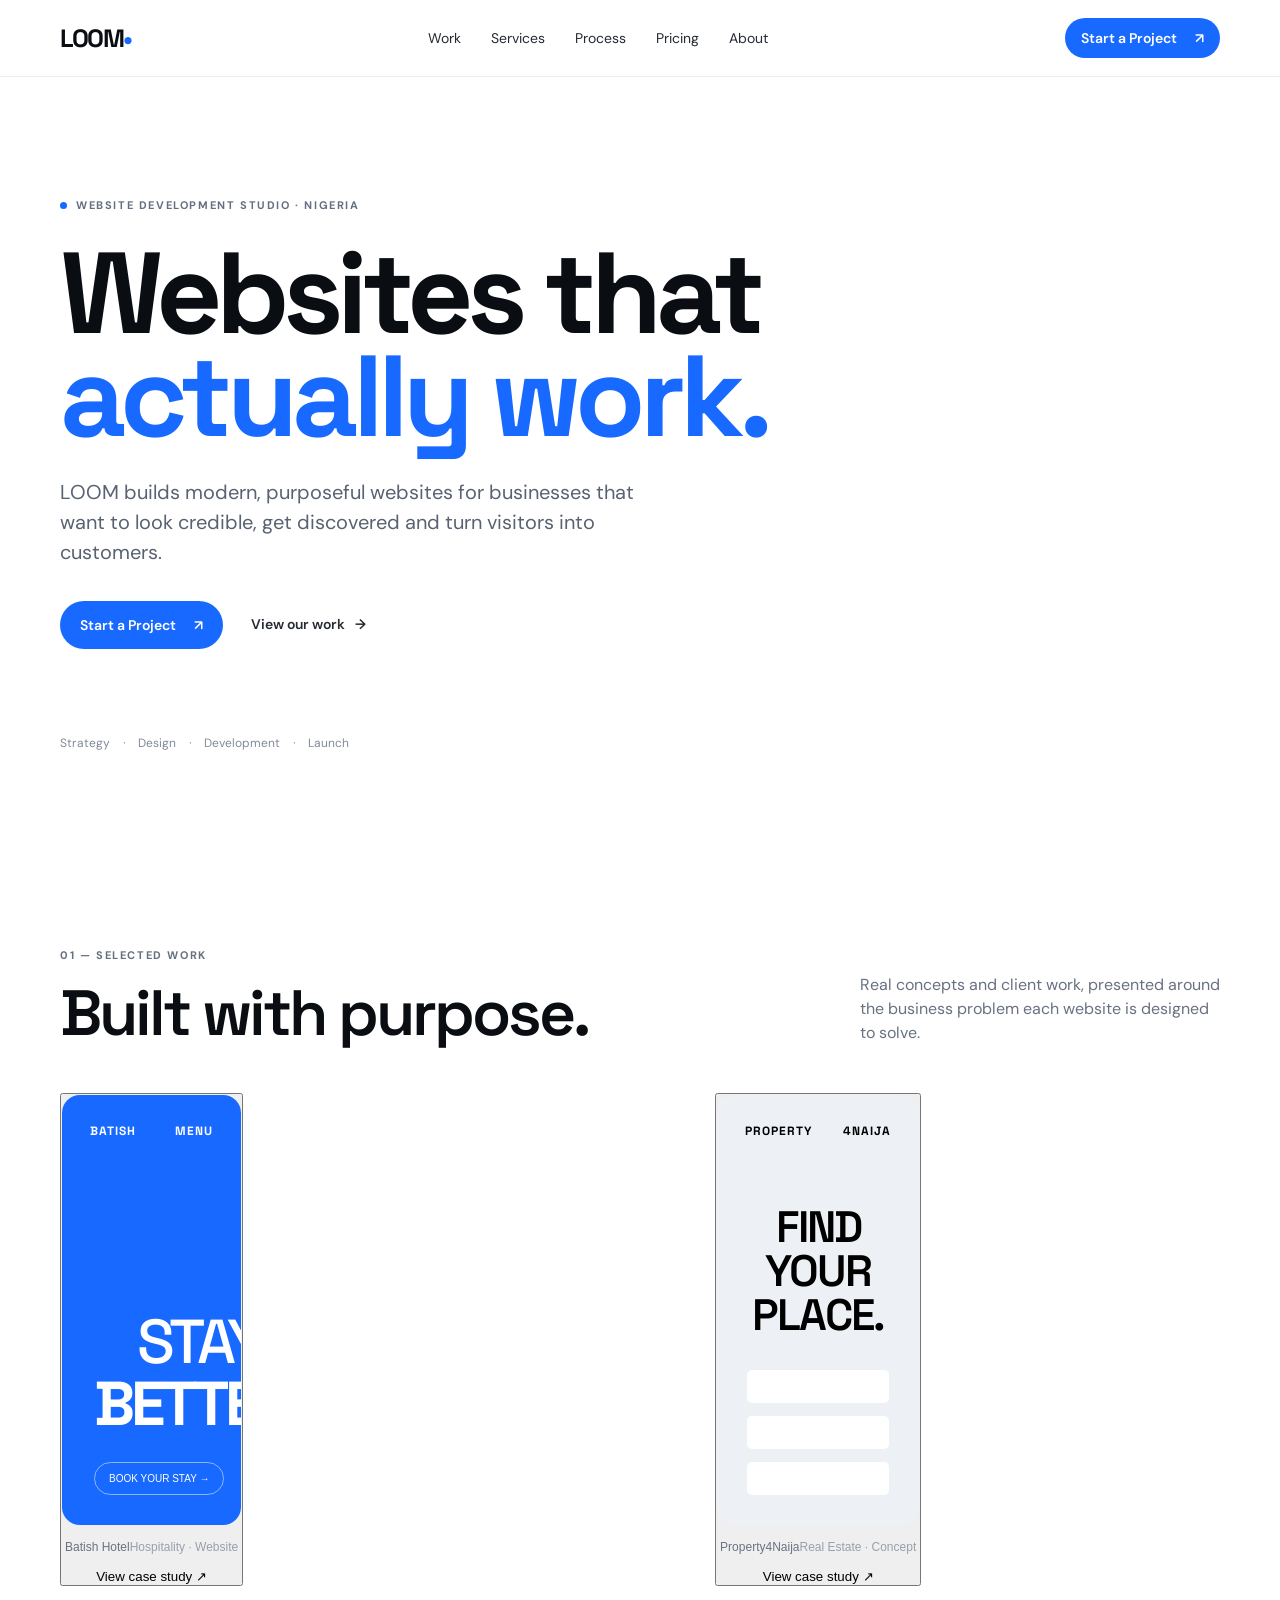
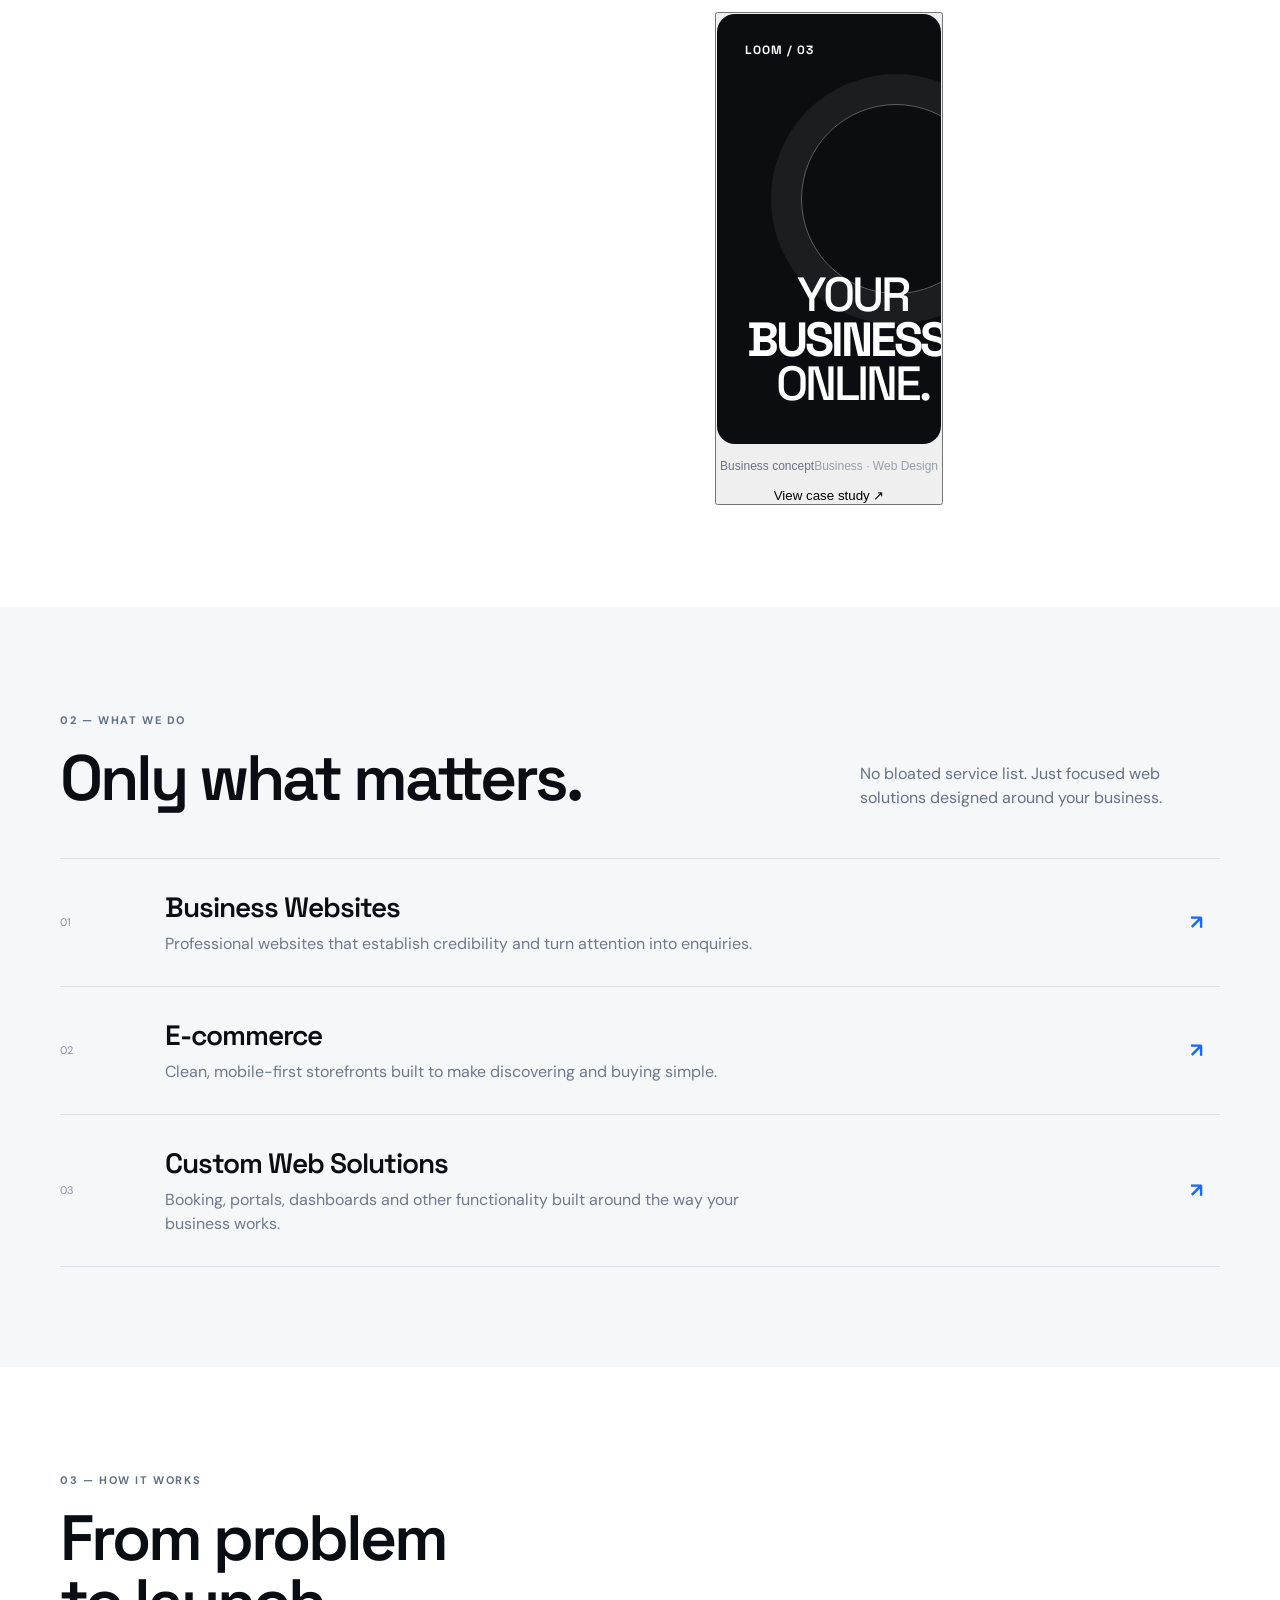
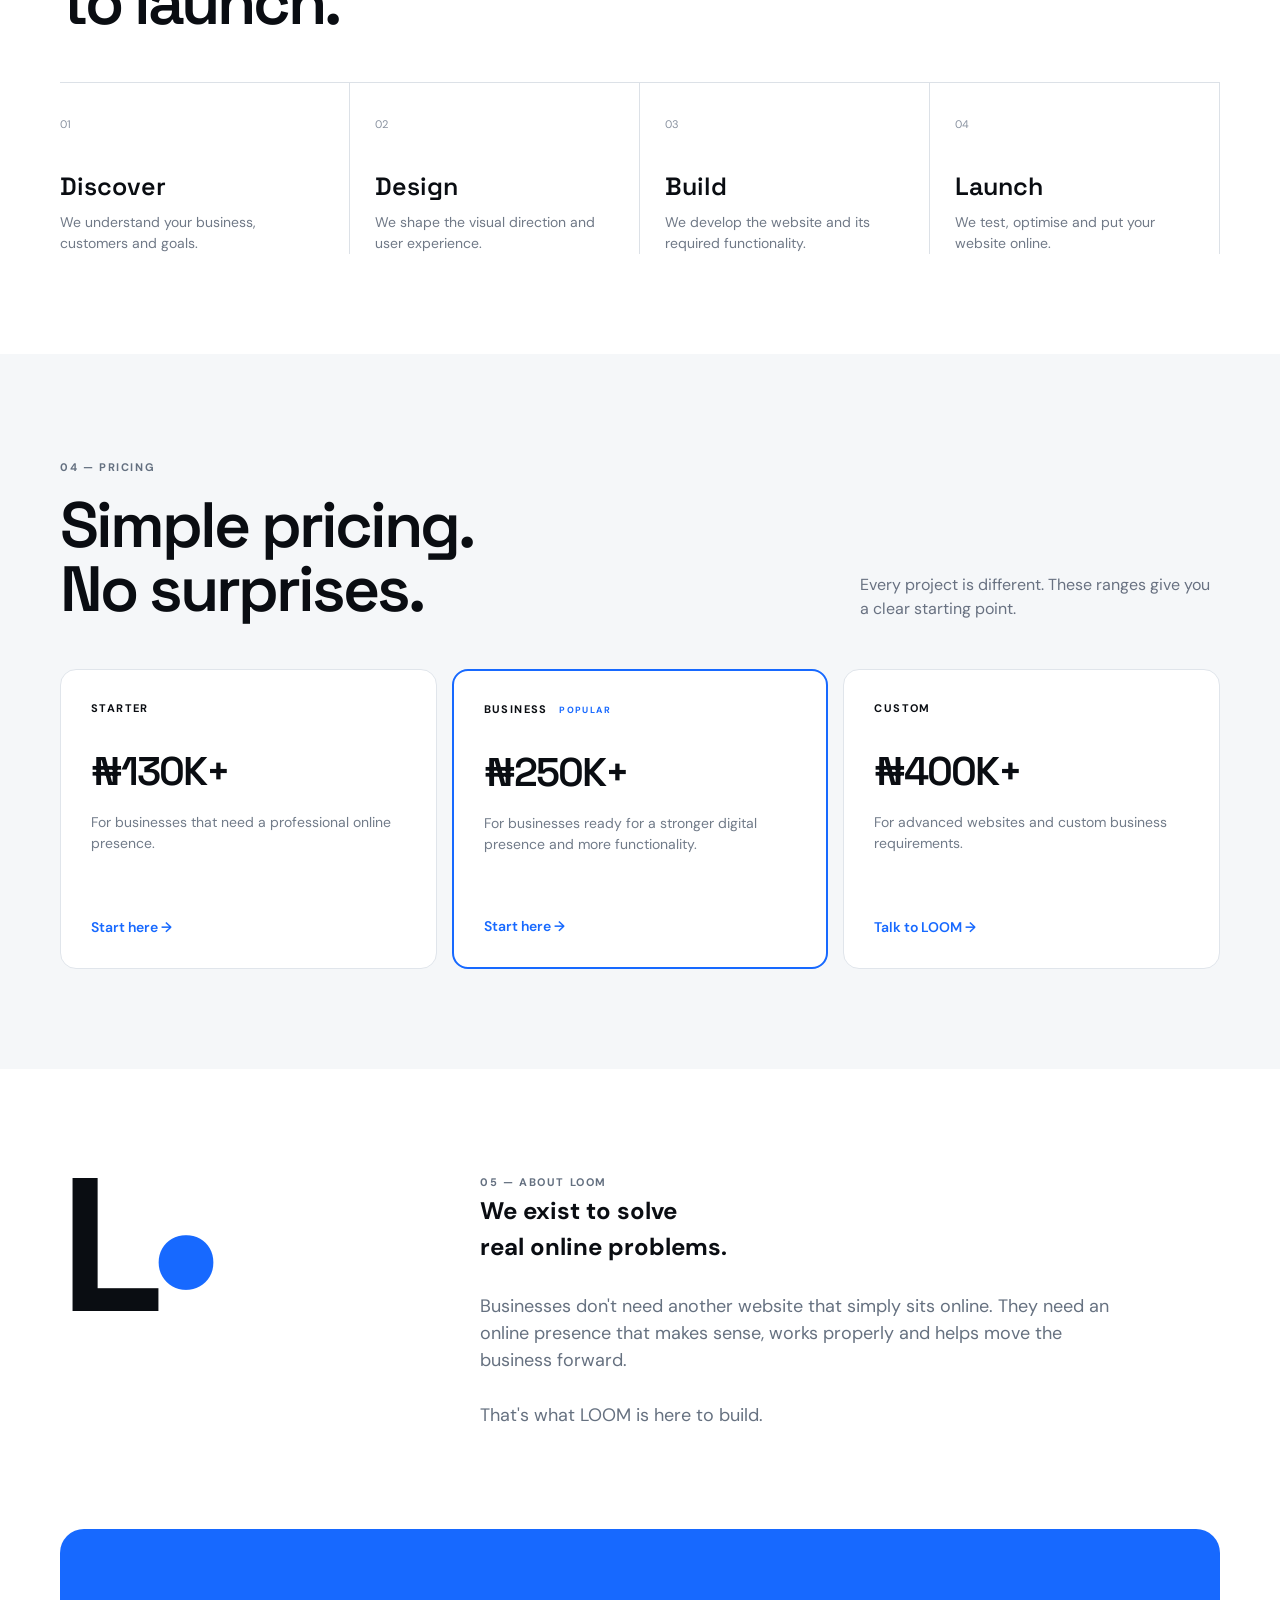
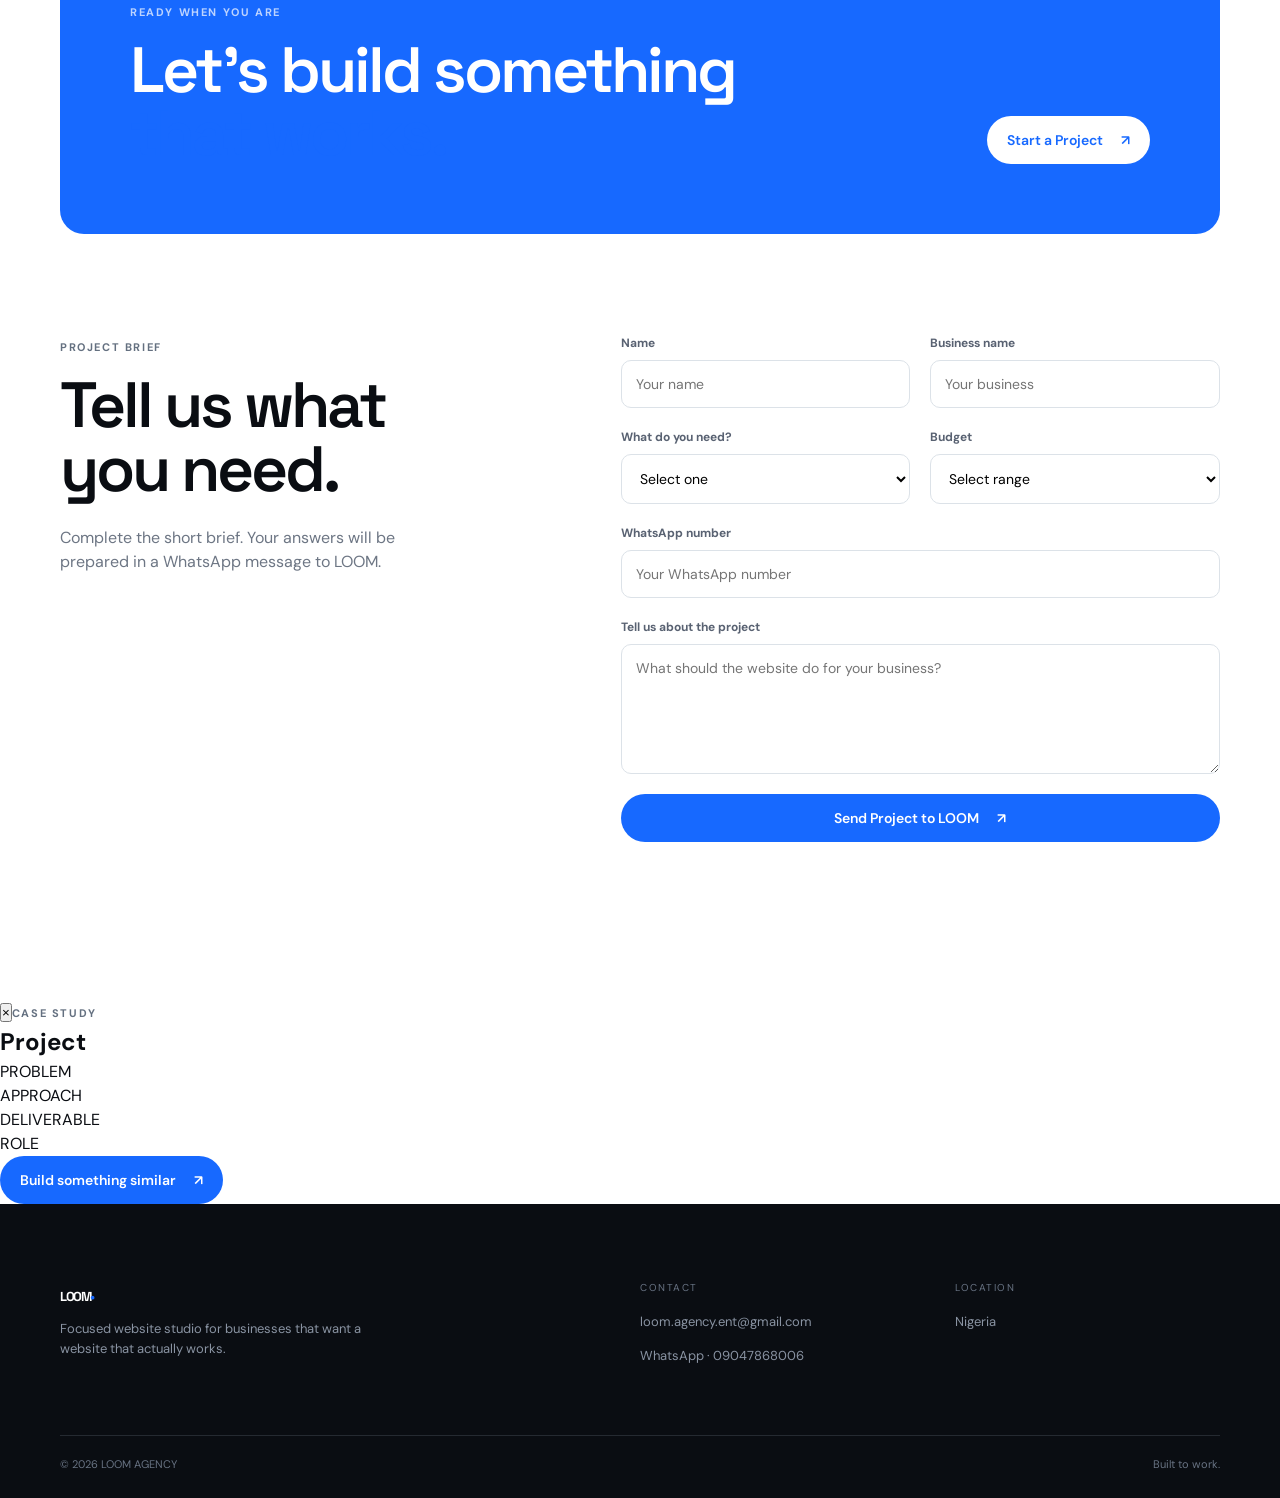
==== commit 9fb15adf: "Build portfolio case study presentation system" ====
--- a/index.html
+++ b/index.html
@@ -8,10 +8,14 @@
 <link href="https://fonts.googleapis.com/css2?family=DM+Sans:wght@400;500;600;700&family=Space+Grotesk:wght@500;600;700&display=swap" rel="stylesheet"><link rel="stylesheet" href="style.css">
 </head>
 <body>
-<header class="nav-wrap"><nav class="nav container"><a class="logo" href="#top">LOOM<span>•</span></a><div class="nav-links"><a href="#work">Work</a><a href="#services">Services</a><a href="#process">Process</a><a href="#pricing">Pricing</a><a href="#about">About</a></div><a class="button button-small" href="#start">Start a Project <span>↗</span></a><button class="menu-toggle" aria-label="Open menu">☰</button></nav><div class="mobile-menu container"><a href="#work">Work</a><a href="#services">Services</a><a href="#process">Process</a><a href="#pricing">Pricing</a><a href="#about">About</a></div></header>
+<header class="nav-wrap"><nav class="nav container"><a class="logo" href="#top">LOOM<span>•</span></a><div class="nav-links"><a href="#work">Work</a><a href="#services">Services</a><a href="#process">Process</a><a href="#pricing">Pricing</a><a href="#about">About</a></div><a class="button button-small" href="#start">Start a Project <span>↗</span></a><button class="menu-toggle" aria-label="Open menu" aria-expanded="false">☰</button></nav><div class="mobile-menu container"><a href="#work">Work</a><a href="#services">Services</a><a href="#process">Process</a><a href="#pricing">Pricing</a><a href="#about">About</a></div></header>
 <main id="top">
 <section class="hero container"><div class="eyebrow"><span class="dot"></span> WEBSITE DEVELOPMENT STUDIO · NIGERIA</div><h1>Websites that<br><em>actually work.</em></h1><p class="hero-copy">LOOM builds modern, purposeful websites for businesses that want to look credible, get discovered and turn visitors into customers.</p><div class="hero-actions"><a class="button" href="#start">Start a Project <span>↗</span></a><a class="text-link" href="#work">View our work <span>→</span></a></div><div class="hero-note"><span>Strategy</span><i>·</i><span>Design</span><i>·</i><span>Development</span><i>·</i><span>Launch</span></div></section>
-<section id="work" class="section container"><div class="section-head"><div><span class="kicker">01 — SELECTED WORK</span><h2>Built with purpose.</h2></div><p>Every project starts with a business problem. The website is the solution.</p></div><div class="work-grid"><article class="work-card featured"><div class="mockup mockup-blue"><div class="mock-nav">BATISH <span>MENU</span></div><div class="mock-title">STAY<br><strong>BETTER.</strong></div><div class="mock-pill">BOOK YOUR STAY →</div></div><div class="work-meta"><span>Batish Hotel</span><span>Hospitality · Website</span></div></article><article class="work-card"><div class="mockup mockup-light"><div class="mock-nav">PROPERTY<span>4NAIJA</span></div><div class="property-lines"><b>FIND YOUR<br>PLACE.</b><i></i><i></i><i></i></div></div><div class="work-meta"><span>Property4Naija</span><span>Real Estate · Concept</span></div></article><article class="work-card"><div class="mockup mockup-dark"><div class="mock-nav">LOOM / 03</div><div class="dark-copy">YOUR<br><strong>BUSINESS.</strong><br>ONLINE.</div><div class="grid-orb"></div></div><div class="work-meta"><span>Selected concept</span><span>Business · Web Design</span></div></article></div></section>
+<section id="work" class="section container"><div class="section-head"><div><span class="kicker">01 — SELECTED WORK</span><h2>Built with purpose.</h2></div><p>Real concepts and client work, presented around the business problem each website is designed to solve.</p></div><div class="work-grid">
+<article class="work-card featured"><button class="work-trigger" data-case="batish" aria-label="View Batish Hotel case study"><div class="mockup mockup-blue"><div class="mock-nav">BATISH <span>MENU</span></div><div class="mock-title">STAY<br><strong>BETTER.</strong></div><div class="mock-pill">BOOK YOUR STAY →</div></div><div class="work-meta"><span>Batish Hotel</span><span>Hospitality · Website</span></div><span class="case-link">View case study ↗</span></button></article>
+<article class="work-card"><button class="work-trigger" data-case="property" aria-label="View Property4Naija case study"><div class="mockup mockup-light"><div class="mock-nav">PROPERTY<span>4NAIJA</span></div><div class="property-lines"><b>FIND YOUR<br>PLACE.</b><i></i><i></i><i></i></div></div><div class="work-meta"><span>Property4Naija</span><span>Real Estate · Concept</span></div><span class="case-link">View case study ↗</span></button></article>
+<article class="work-card"><button class="work-trigger" data-case="loom" aria-label="View LOOM business concept case study"><div class="mockup mockup-dark"><div class="mock-nav">LOOM / 03</div><div class="dark-copy">YOUR<br><strong>BUSINESS.</strong><br>ONLINE.</div><div class="grid-orb"></div></div><div class="work-meta"><span>Business concept</span><span>Business · Web Design</span></div><span class="case-link">View case study ↗</span></button></article>
+</div></section>
 <section id="services" class="section services-section"><div class="container"><div class="section-head"><div><span class="kicker">02 — WHAT WE DO</span><h2>Only what matters.</h2></div><p>No bloated service list. Just focused web solutions designed around your business.</p></div><div class="service-list"><div class="service"><span>01</span><div><h3>Business Websites</h3><p>Professional websites that establish credibility and turn attention into enquiries.</p></div><b>↗</b></div><div class="service"><span>02</span><div><h3>E-commerce</h3><p>Clean, mobile-first storefronts built to make discovering and buying simple.</p></div><b>↗</b></div><div class="service"><span>03</span><div><h3>Custom Web Solutions</h3><p>Booking, portals, dashboards and other functionality built around the way your business works.</p></div><b>↗</b></div></div></div></section>
 <section id="process" class="section container"><div class="section-head"><div><span class="kicker">03 — HOW IT WORKS</span><h2>From problem<br>to launch.</h2></div></div><div class="process-grid"><div><span>01</span><h3>Discover</h3><p>We understand your business, customers and goals.</p></div><div><span>02</span><h3>Design</h3><p>We shape the visual direction and user experience.</p></div><div><span>03</span><h3>Build</h3><p>We develop the website and its required functionality.</p></div><div><span>04</span><h3>Launch</h3><p>We test, optimise and put your website online.</p></div></div></section>
 <section id="pricing" class="section pricing-section"><div class="container"><div class="section-head"><div><span class="kicker">04 — PRICING</span><h2>Simple pricing.<br>No surprises.</h2></div><p>Every project is different. These ranges give you a clear starting point.</p></div><div class="pricing-grid"><article><span>STARTER</span><strong>₦130K+</strong><p>For businesses that need a professional online presence.</p><a href="#start">Start here →</a></article><article class="popular"><span>BUSINESS <small>POPULAR</small></span><strong>₦250K+</strong><p>For businesses ready for a stronger digital presence and more functionality.</p><a href="#start">Start here →</a></article><article><span>CUSTOM</span><strong>₦400K+</strong><p>For advanced websites and custom business requirements.</p><a href="#start">Talk to LOOM →</a></article></div></div></section>
@@ -19,5 +23,6 @@
 <section id="start" class="cta container"><div><span class="kicker">READY WHEN YOU ARE</span><h2>Let's build something<br><em>that works.</em></h2></div><a class="button button-white" href="#project-form">Start a Project <span>↗</span></a></section>
 <section id="project-form" class="form-section container"><div class="form-intro"><span class="kicker">PROJECT BRIEF</span><h2>Tell us what<br>you need.</h2><p>Complete the short brief. Your answers will be prepared in a WhatsApp message to LOOM.</p></div><form id="projectForm"><label>Name<input name="name" required placeholder="Your name"></label><label>Business name<input name="business" required placeholder="Your business"></label><label>What do you need?<select name="type" required><option value="">Select one</option><option>Business website</option><option>E-commerce website</option><option>Website redesign</option><option>Custom web solution</option></select></label><label>Budget<select name="budget" required><option value="">Select range</option><option>₦130,000 – ₦200,000</option><option>₦200,000 – ₦300,000</option><option>₦300,000 – ₦400,000</option><option>₦400,000+</option></select></label><label>WhatsApp number<input name="phone" type="tel" required placeholder="Your WhatsApp number"></label><label>Tell us about the project<textarea name="details" required placeholder="What should the website do for your business?"></textarea></label><button class="button" type="submit">Send Project to LOOM <span>↗</span></button><p class="form-status" id="formStatus" role="status"></p></form></section>
 </main>
+<div class="case-modal" id="caseModal" aria-hidden="true"><div class="case-backdrop" data-close-case></div><article class="case-dialog" role="dialog" aria-modal="true" aria-labelledby="caseTitle"><button class="case-close" data-close-case aria-label="Close case study">×</button><span class="kicker" id="caseType">CASE STUDY</span><h2 id="caseTitle">Project</h2><p id="caseSummary"></p><div class="case-details"><div><span>PROBLEM</span><p id="caseProblem"></p></div><div><span>APPROACH</span><p id="caseApproach"></p></div><div><span>DELIVERABLE</span><p id="caseDeliverable"></p></div><div><span>ROLE</span><p id="caseRole"></p></div></div><a class="button" href="#project-form" data-close-case>Build something similar <span>↗</span></a></article></div>
 <footer class="footer"><div class="container footer-grid"><div><a class="logo" href="#top">LOOM<span>•</span></a><p>Focused website studio for businesses that want a website that actually works.</p></div><div><span class="footer-label">CONTACT</span><a href="mailto:loom.agency.ent@gmail.com">loom.agency.ent@gmail.com</a><a href="https://wa.me/2349047868006">WhatsApp · 09047868006</a></div><div><span class="footer-label">LOCATION</span><p>Nigeria</p></div></div><div class="container footer-bottom"><span>© 2026 LOOM AGENCY</span><span>Built to work.</span></div></footer>
 <script src="script.js"></script></body></html>
--- a/style.css
+++ b/style.css
@@ -1 +1 @@
-*{box-sizing:border-box;margin:0;padding:0}html{scroll-behavior:smooth}body{font-family:'DM Sans',sans-serif;color:#0a0d12;background:#fff;line-height:1.5}.container{width:min(1160px,calc(100% - 40px));margin:auto}.nav-wrap{position:sticky;top:0;z-index:10;background:rgba(255,255,255,.9);backdrop-filter:blur(16px);border-bottom:1px solid #e9edf2}.nav{height:76px;display:flex;align-items:center;justify-content:space-between}.logo{font:700 25px 'Space Grotesk';letter-spacing:-1.5px;color:#0a0d12;text-decoration:none}.logo span,.about-mark span{color:#1769ff}.nav-links{display:flex;gap:30px}.nav-links a,.text-link{color:#252a33;text-decoration:none;font-size:14px}.button{display:inline-flex;align-items:center;gap:18px;padding:15px 20px;background:#1769ff;color:#fff;text-decoration:none;border:0;border-radius:999px;font:600 14px 'DM Sans';cursor:pointer;transition:.2s}.button:hover{transform:translateY(-2px);box-shadow:0 10px 25px #1769ff30}.button-small{padding:11px 16px}.hero{padding:120px 0 90px}.eyebrow,.kicker{font-size:11px;font-weight:700;letter-spacing:1.6px;color:#647080}.eyebrow{display:flex;align-items:center;gap:9px}.dot{width:7px;height:7px;border-radius:50%;background:#1769ff}.hero h1{font:700 clamp(60px,9vw,124px)/.9 'Space Grotesk';letter-spacing:-6px;margin:28px 0}.hero h1 em,.cta h2 em{font-style:normal;color:#1769ff}.hero-copy{max-width:600px;font-size:20px;color:#596272}.hero-actions{display:flex;align-items:center;gap:28px;margin-top:34px}.text-link{font-weight:600}.text-link span{margin-left:7px}.hero-note{margin-top:85px;display:flex;gap:13px;color:#818a98;font-size:12px}.section{padding:100px 0}.section-head{display:flex;justify-content:space-between;gap:40px;margin-bottom:48px}.section-head h2,.form-intro h2{font:600 clamp(42px,5vw,68px)/1 'Space Grotesk';letter-spacing:-3px;margin-top:15px}.section-head>p{max-width:360px;color:#687181;align-self:end}.work-grid{display:grid;grid-template-columns:1.25fr 1fr;gap:24px}.work-card:first-child{grid-row:span 2}.mockup{height:430px;border-radius:18px;padding:28px;position:relative;overflow:hidden}.mockup-blue{background:#1769ff;color:white}.mockup-light{background:#edf1f5}.mockup-dark{background:#0b0d11;color:white}.mock-nav{display:flex;justify-content:space-between;font:700 12px 'Space Grotesk';letter-spacing:1px}.mock-title{font:500 62px/1 'Space Grotesk';position:absolute;left:32px;bottom:90px;letter-spacing:-4px}.mock-title strong,.dark-copy strong{font-weight:700}.mock-pill{position:absolute;bottom:30px;left:32px;border:1px solid #ffffff80;border-radius:30px;padding:10px 14px;font-size:10px}.property-lines{position:absolute;inset:110px 30px 30px;display:flex;flex-direction:column;gap:13px}.property-lines b{font:600 44px/1 'Space Grotesk';letter-spacing:-2px;margin-bottom:20px}.property-lines i{display:block;height:38px;background:#fff;border-radius:5px}.dark-copy{position:absolute;left:30px;bottom:38px;font:500 48px/.92 'Space Grotesk';letter-spacing:-3px}.grid-orb{position:absolute;width:190px;height:190px;border-radius:50%;border:1px solid #fff5;right:-50px;top:90px;box-shadow:0 0 0 30px #fff1,0 0 0 60px #fff0}.work-meta{display:flex;justify-content:space-between;padding:15px 3px;font-size:12px;color:#697384}.work-meta span:last-child{color:#98a0ad}.services-section,.pricing-section{background:#f5f7f9}.service-list{border-top:1px solid #dce1e7}.service{display:grid;grid-template-columns:80px 1fr 30px;gap:25px;align-items:center;padding:30px 0;border-bottom:1px solid #dce1e7}.service>span,.process-grid>div>span{font-size:11px;color:#8992a0}.service h3{font:600 28px 'Space Grotesk';letter-spacing:-1px}.service p{color:#707987;margin-top:7px;max-width:620px}.service b{font-size:20px;color:#1769ff}.process-grid{display:grid;grid-template-columns:repeat(4,1fr);border-top:1px solid #dce1e7}.process-grid>div{padding:28px 25px 0 0;border-right:1px solid #dce1e7}.process-grid>div:not(:first-child){padding-left:25px}.process-grid h3{font:600 25px 'Space Grotesk';margin:35px 0 10px}.process-grid p{color:#707987;font-size:14px}.pricing-grid{display:grid;grid-template-columns:repeat(3,1fr);gap:15px}.pricing-grid article{background:#fff;border:1px solid #e0e5eb;border-radius:16px;padding:30px;min-height:300px;display:flex;flex-direction:column}.pricing-grid article.popular{border:2px solid #1769ff}.pricing-grid article>span{font-size:11px;font-weight:700;letter-spacing:1.4px}.pricing-grid strong{font:600 40px 'Space Grotesk';margin:30px 0 15px;letter-spacing:-2px}.pricing-grid p{color:#717b89;font-size:14px}.pricing-grid a{margin-top:auto;color:#1769ff;text-decoration:none;font-weight:600;font-size:14px}.about{display:grid;grid-template-columns:1fr 2fr;gap:50px}.about-mark{font:700 190px/.8 'Space Grotesk';letter-spacing:-15px}.about p{max-width:650px;color:#667180;font-size:18px;margin-top:28px}.cta{background:#1769ff;color:white;border-radius:24px;padding:70px;display:flex;justify-content:space-between;align-items:end;margin-bottom:100px}.cta .kicker{color:#bcd3ff}.cta h2{font:600 clamp(44px,5vw,70px)/.98 'Space Grotesk';letter-spacing:-3px;margin-top:16px}.button-white{background:#fff;color:#1769ff}.form-section{display:grid;grid-template-columns:1fr 1.3fr;gap:100px;padding-bottom:120px}.form-intro p{color:#6d7684;max-width:380px;margin-top:25px}.form-section form{display:grid;grid-template-columns:1fr 1fr;gap:20px}label{font-size:12px;font-weight:700;color:#596272}input,select,textarea{display:block;width:100%;margin-top:8px;border:1px solid #dce2e8;border-radius:10px;padding:14px;font:14px 'DM Sans';outline:none;background:white}input:focus,select:focus,textarea:focus{border-color:#1769ff}textarea{min-height:130px;resize:vertical}.form-section label:nth-of-type(5),.form-section label:nth-of-type(6),.form-section button{grid-column:1/-1}.footer{background:#0a0d12;color:white;padding:70px 0 25px}.footer-grid{display:grid;grid-template-columns:2fr 1fr 1fr;gap:50px}.footer .logo{color:white}.footer-grid p,.footer-grid a{display:block;color:#8993a2;text-decoration:none;margin-top:14px;font-size:13px;max-width:330px}.footer-label{font-size:10px;letter-spacing:1.5px;color:#687383}.footer-bottom{border-top:1px solid #252a31;margin-top:70px;padding-top:20px;display:flex;justify-content:space-between;color:#687383;font-size:11px}@media(max-width:800px){.nav-links{display:none}.container{width:min(100% - 28px,1160px)}.hero{padding:80px 0 60px}.hero h1{letter-spacing:-4px}.hero-copy{font-size:17px}.section{padding:70px 0}.section-head{display:block}.section-head>p{margin-top:20px}.work-grid{grid-template-columns:1fr}.work-card:first-child{grid-row:auto}.mockup{height:340px}.process-grid{grid-template-columns:1fr 1fr}.process-grid>div{border-bottom:1px solid #dce1e7;padding:25px 15px 25px 0}.process-grid>div:not(:first-child){padding-left:15px}.pricing-grid{grid-template-columns:1fr}.about{grid-template-columns:1fr;gap:35px}.about-mark{font-size:120px}.cta{display:block;padding:45px 28px;margin-bottom:70px}.cta .button{margin-top:30px}.form-section{grid-template-columns:1fr;gap:50px;padding-bottom:80px}.footer-grid{grid-template-columns:1fr 1fr}.footer-grid>div:first-child{grid-column:1/-1}.hero-note{margin-top:55px}.form-section form{grid-template-columns:1fr}.form-section label{grid-column:1/-1!important}}+*{box-sizing:border-box;margin:0;padding:0}html{scroll-behavior:smooth}body{font-family:'DM Sans',sans-serif;color:#0a0d12;background:#fff;line-height:1.5}.container{width:min(1160px,calc(100% - 40px));margin:auto}.nav-wrap{position:sticky;top:0;z-index:20;background:rgba(255,255,255,.9);backdrop-filter:blur(16px);border-bottom:1px solid #e9edf2}.nav{height:76px;display:flex;align-items:center;justify-content:space-between}.logo{font:700 25px 'Space Grotesk';letter-spacing:-1.5px;color:#0a0d12;text-decoration:none}.logo span,.about-mark span{color:#1769ff}.nav-links{display:flex;gap:30px}.nav-links a,.text-link{color:#252a33;text-decoration:none;font-size:14px}.nav-links a:hover,.text-link:hover{color:#1769ff}.button{display:inline-flex;align-items:center;justify-content:center;gap:18px;padding:15px 20px;background:#1769ff;color:#fff;text-decoration:none;border:0;border-radius:999px;font:600 14px 'DM Sans';cursor:pointer;transition:.2s}.button:hover{transform:translateY(-2px);box-shadow:0 10px 25px #1769ff30}.button-small{padding:11px 16px}.menu-toggle{display:none;background:none;border:0;font-size:23px;color:#0a0d12}.mobile-menu{display:none}.hero{padding:120px 0 90px}.eyebrow,.kicker{font-size:11px;font-weight:700;letter-spacing:1.6px;color:#647080}.eyebrow{display:flex;align-items:center;gap:9px}.dot{width:7px;height:7px;border-radius:50%;background:#1769ff}.hero h1{font:700 clamp(60px,9vw,124px)/.9 'Space Grotesk';letter-spacing:-6px;margin:28px 0}.hero h1 em,.cta h2 em{font-style:normal;color:#1769ff}.hero-copy{max-width:600px;font-size:20px;color:#596272}.hero-actions{display:flex;align-items:center;gap:28px;margin-top:34px}.text-link{font-weight:600}.text-link span{margin-left:7px}.hero-note{margin-top:85px;display:flex;gap:13px;color:#818a98;font-size:12px}.section{padding:100px 0}.section-head{display:flex;justify-content:space-between;gap:40px;margin-bottom:48px}.section-head h2,.form-intro h2{font:600 clamp(42px,5vw,68px)/1 'Space Grotesk';letter-spacing:-3px;margin-top:15px}.section-head>p{max-width:360px;color:#687181;align-self:end}.work-grid{display:grid;grid-template-columns:1.25fr 1fr;gap:24px}.work-card:first-child{grid-row:span 2}.work-card{transition:transform .25s}.work-card:hover{transform:translateY(-5px)}.mockup{height:430px;border-radius:18px;padding:28px;position:relative;overflow:hidden}.mockup-blue{background:#1769ff;color:white}.mockup-light{background:#edf1f5}.mockup-dark{background:#0b0d11;color:white}.mock-nav{display:flex;justify-content:space-between;font:700 12px 'Space Grotesk';letter-spacing:1px}.mock-title{font:500 62px/1 'Space Grotesk';position:absolute;left:32px;bottom:90px;letter-spacing:-4px}.mock-title strong,.dark-copy strong{font-weight:700}.mock-pill{position:absolute;bottom:30px;left:32px;border:1px solid #ffffff80;border-radius:30px;padding:10px 14px;font-size:10px}.property-lines{position:absolute;inset:110px 30px 30px;display:flex;flex-direction:column;gap:13px}.property-lines b{font:600 44px/1 'Space Grotesk';letter-spacing:-2px;margin-bottom:20px}.property-lines i{display:block;height:38px;background:#fff;border-radius:5px}.dark-copy{position:absolute;left:30px;bottom:38px;font:500 48px/.92 'Space Grotesk';letter-spacing:-3px}.grid-orb{position:absolute;width:190px;height:190px;border-radius:50%;border:1px solid #fff5;right:-50px;top:90px;box-shadow:0 0 0 30px #fff1,0 0 0 60px #fff0}.work-meta{display:flex;justify-content:space-between;padding:15px 3px;font-size:12px;color:#697384}.work-meta span:last-child{color:#98a0ad}.services-section,.pricing-section{background:#f5f7f9}.service-list{border-top:1px solid #dce1e7}.service{display:grid;grid-template-columns:80px 1fr 30px;gap:25px;align-items:center;padding:30px 0;border-bottom:1px solid #dce1e7}.service>span,.process-grid>div>span{font-size:11px;color:#8992a0}.service h3{font:600 28px 'Space Grotesk';letter-spacing:-1px}.service p{color:#707987;margin-top:7px;max-width:620px}.service b{font-size:20px;color:#1769ff}.process-grid{display:grid;grid-template-columns:repeat(4,1fr);border-top:1px solid #dce1e7}.process-grid>div{padding:28px 25px 0 0;border-right:1px solid #dce1e7}.process-grid>div:not(:first-child){padding-left:25px}.process-grid h3{font:600 25px 'Space Grotesk';margin:35px 0 10px}.process-grid p{color:#707987;font-size:14px}.pricing-grid{display:grid;grid-template-columns:repeat(3,1fr);gap:15px}.pricing-grid article{background:#fff;border:1px solid #e0e5eb;border-radius:16px;padding:30px;min-height:300px;display:flex;flex-direction:column}.pricing-grid article.popular{border:2px solid #1769ff}.pricing-grid article>span{font-size:11px;font-weight:700;letter-spacing:1.4px}.pricing-grid small{color:#1769ff;margin-left:7px;font-size:9px}.pricing-grid strong{font:600 40px 'Space Grotesk';margin:30px 0 15px;letter-spacing:-2px}.pricing-grid p{color:#717b89;font-size:14px}.pricing-grid a{margin-top:auto;color:#1769ff;text-decoration:none;font-weight:600;font-size:14px}.about{display:grid;grid-template-columns:1fr 2fr;gap:50px}.about-mark{font:700 190px/.8 'Space Grotesk';letter-spacing:-15px}.about p{max-width:650px;color:#667180;font-size:18px;margin-top:28px}.cta{background:#1769ff;color:white;border-radius:24px;padding:70px;display:flex;justify-content:space-between;align-items:end;margin-bottom:100px}.cta .kicker{color:#bcd3ff}.cta h2{font:600 clamp(44px,5vw,70px)/.98 'Space Grotesk';letter-spacing:-3px;margin-top:16px}.button-white{background:#fff;color:#1769ff}.form-section{display:grid;grid-template-columns:1fr 1.3fr;gap:100px;padding-bottom:120px}.form-intro p{color:#6d7684;max-width:380px;margin-top:25px}.form-section form{display:grid;grid-template-columns:1fr 1fr;gap:20px}label{font-size:12px;font-weight:700;color:#596272}input,select,textarea{display:block;width:100%;margin-top:8px;border:1px solid #dce2e8;border-radius:10px;padding:14px;font:14px 'DM Sans';outline:none;background:white}input:focus,select:focus,textarea:focus{border-color:#1769ff;box-shadow:0 0 0 3px #1769ff14}textarea{min-height:130px;resize:vertical}.form-section label:nth-of-type(5),.form-section label:nth-of-type(6),.form-section button,.form-status{grid-column:1/-1}.form-status{font-size:12px;color:#647080;min-height:18px}.footer{background:#0a0d12;color:white;padding:70px 0 25px}.footer-grid{display:grid;grid-template-columns:2fr 1fr 1fr;gap:50px}.footer .logo{color:white}.footer-grid p,.footer-grid a{display:block;color:#8993a2;text-decoration:none;margin-top:14px;font-size:13px;max-width:330px}.footer-grid a:hover{color:white}.footer-label{font-size:10px;letter-spacing:1.5px;color:#687383}.footer-bottom{border-top:1px solid #252a31;margin-top:70px;padding-top:20px;display:flex;justify-content:space-between;color:#687383;font-size:11px}@media(max-width:800px){.nav-links{display:none}.menu-toggle{display:block}.nav .button-small{display:none}.mobile-menu{padding:0 0 20px;display:none;flex-direction:column;gap:16px}.mobile-menu.open{display:flex}.mobile-menu a{color:#252a33;text-decoration:none;font-size:14px}.container{width:min(100% - 28px,1160px)}.hero{padding:80px 0 60px}.hero h1{letter-spacing:-4px}.hero-copy{font-size:17px}.section{padding:70px 0}.section-head{display:block}.section-head>p{margin-top:20px}.work-grid{grid-template-columns:1fr}.work-card:first-child{grid-row:auto}.mockup{height:340px}.process-grid{grid-template-columns:1fr 1fr}.process-grid>div{border-bottom:1px solid #dce1e7;padding:25px 15px 25px 0}.process-grid>div:not(:first-child){padding-left:15px}.pricing-grid{grid-template-columns:1fr}.about{grid-template-columns:1fr;gap:35px}.about-mark{font-size:120px}.cta{display:block;padding:45px 28px;margin-bottom:70px}.cta .button{margin-top:30px}.form-section{grid-template-columns:1fr;gap:50px;padding-bottom:80px}.footer-grid{grid-template-columns:1fr 1fr}.footer-grid>div:first-child{grid-column:1/-1}.hero-note{margin-top:55px}.form-section form{grid-template-columns:1fr}.form-section label{grid-column:1/-1!important}}
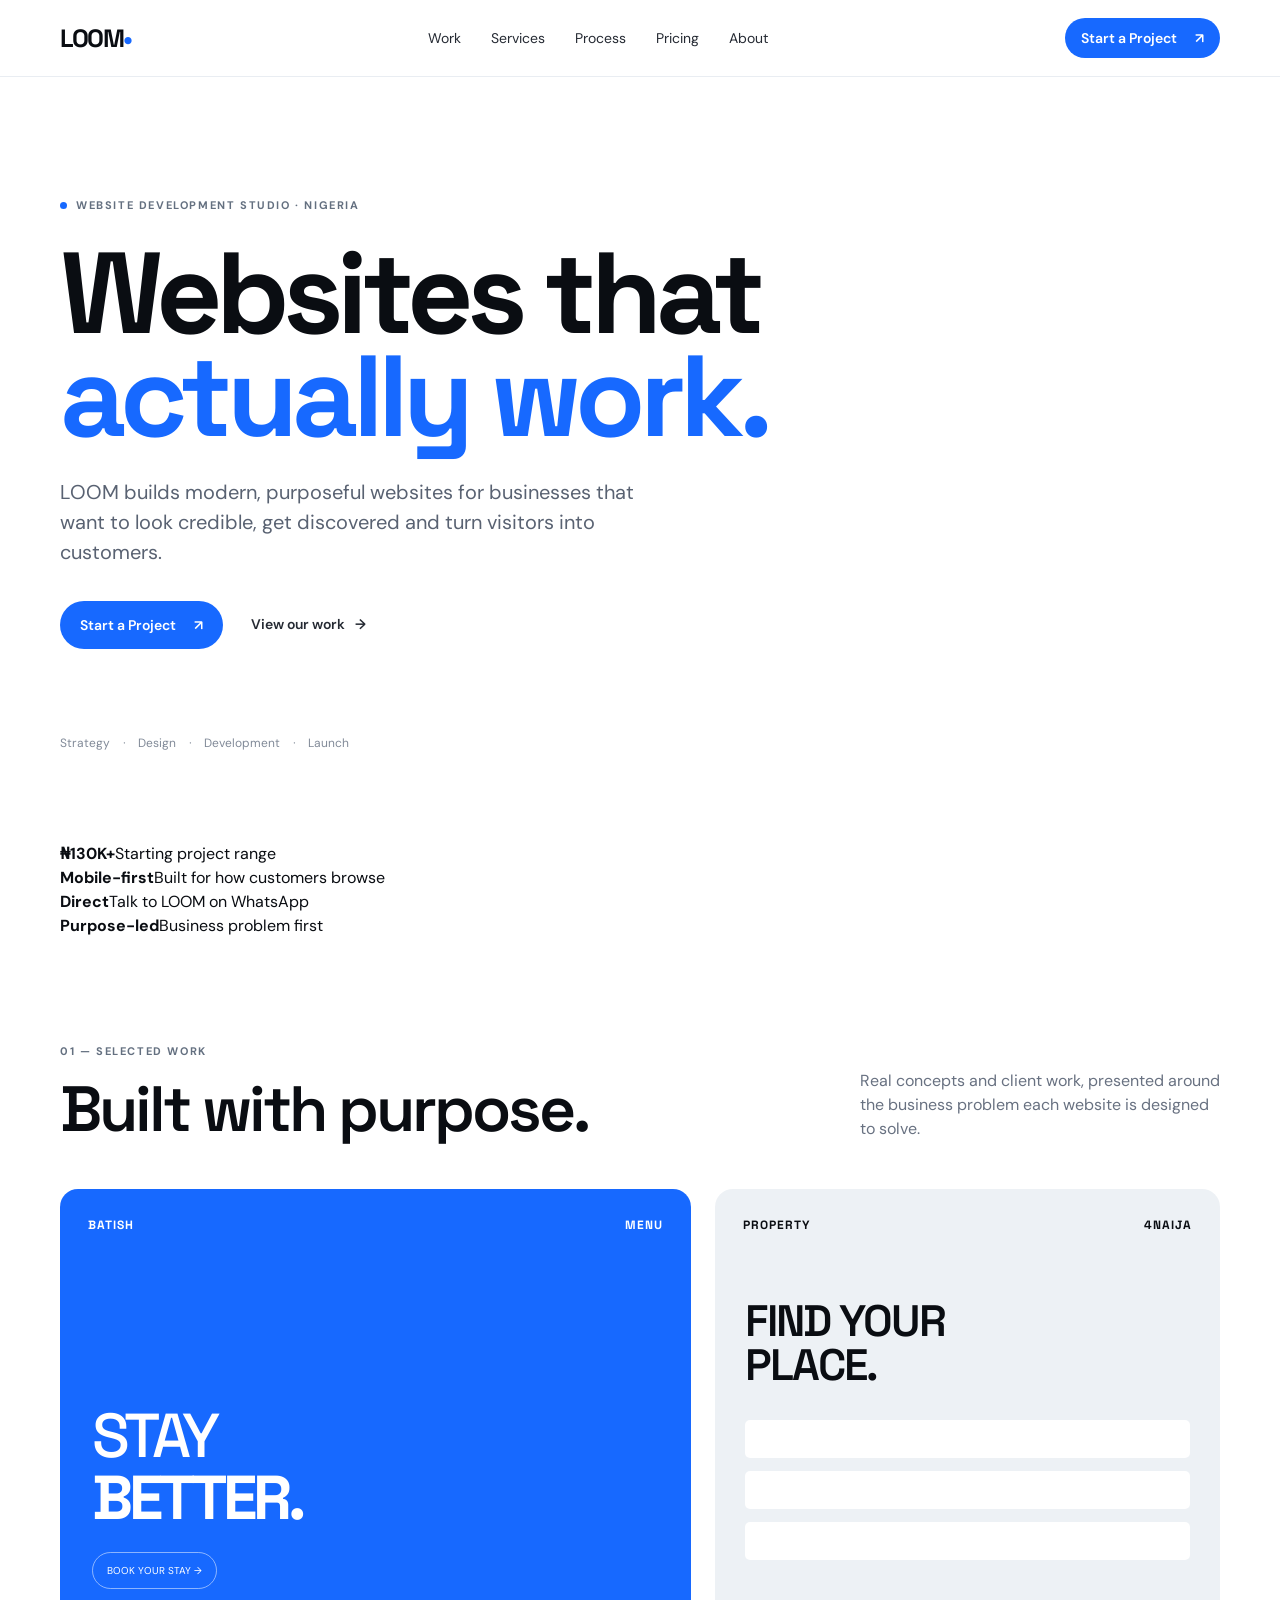
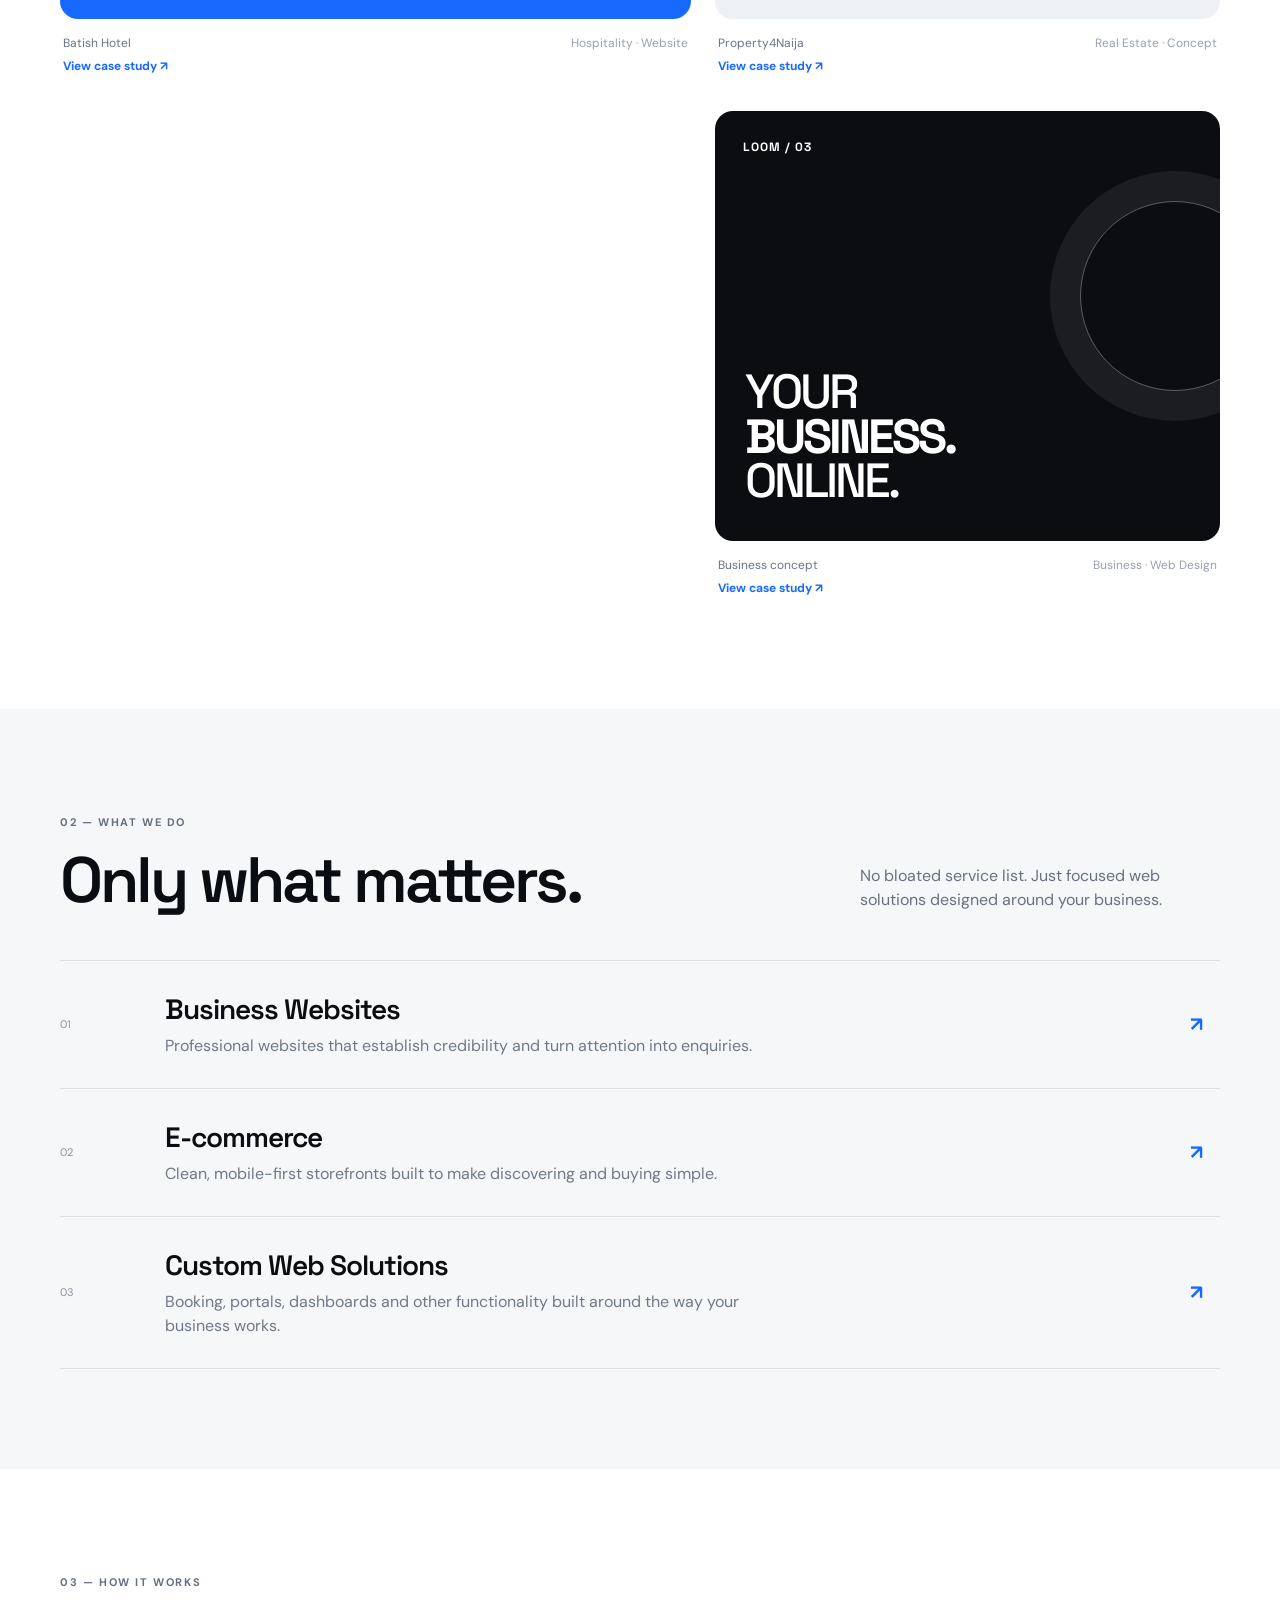
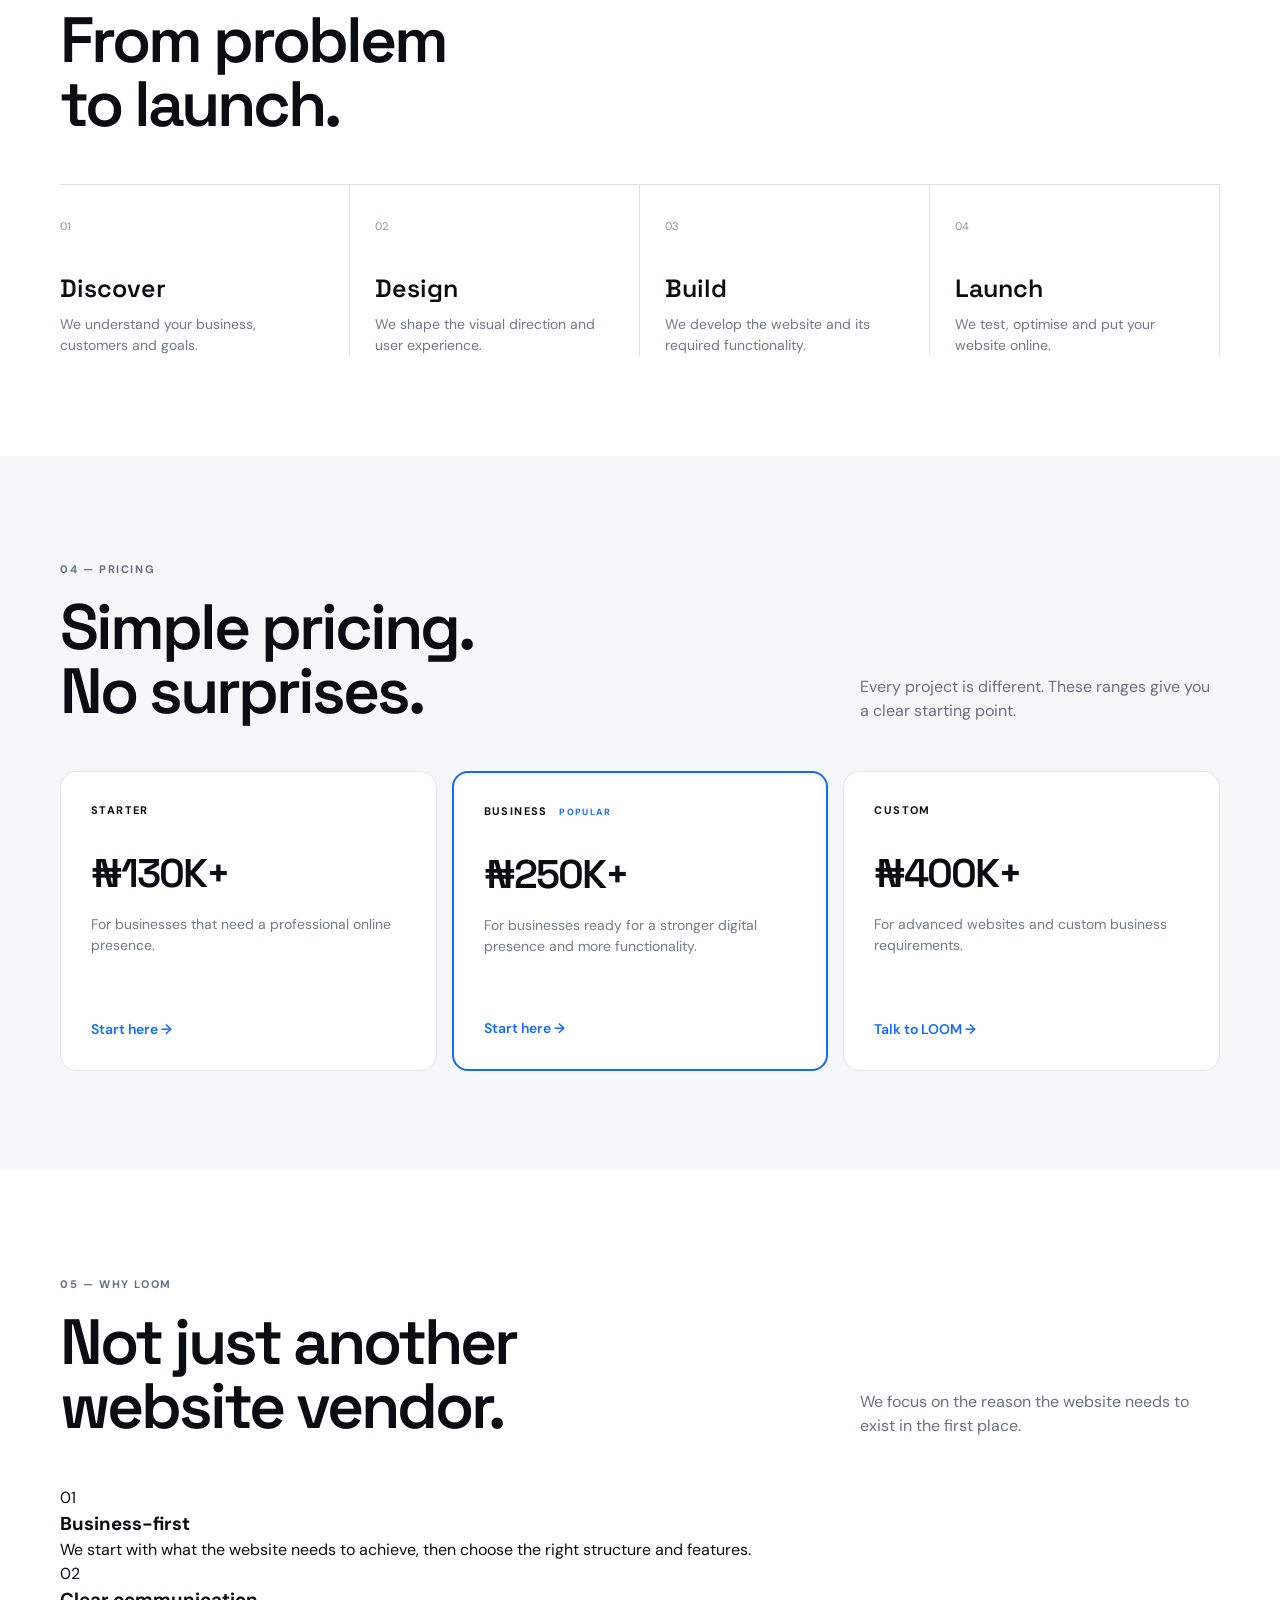
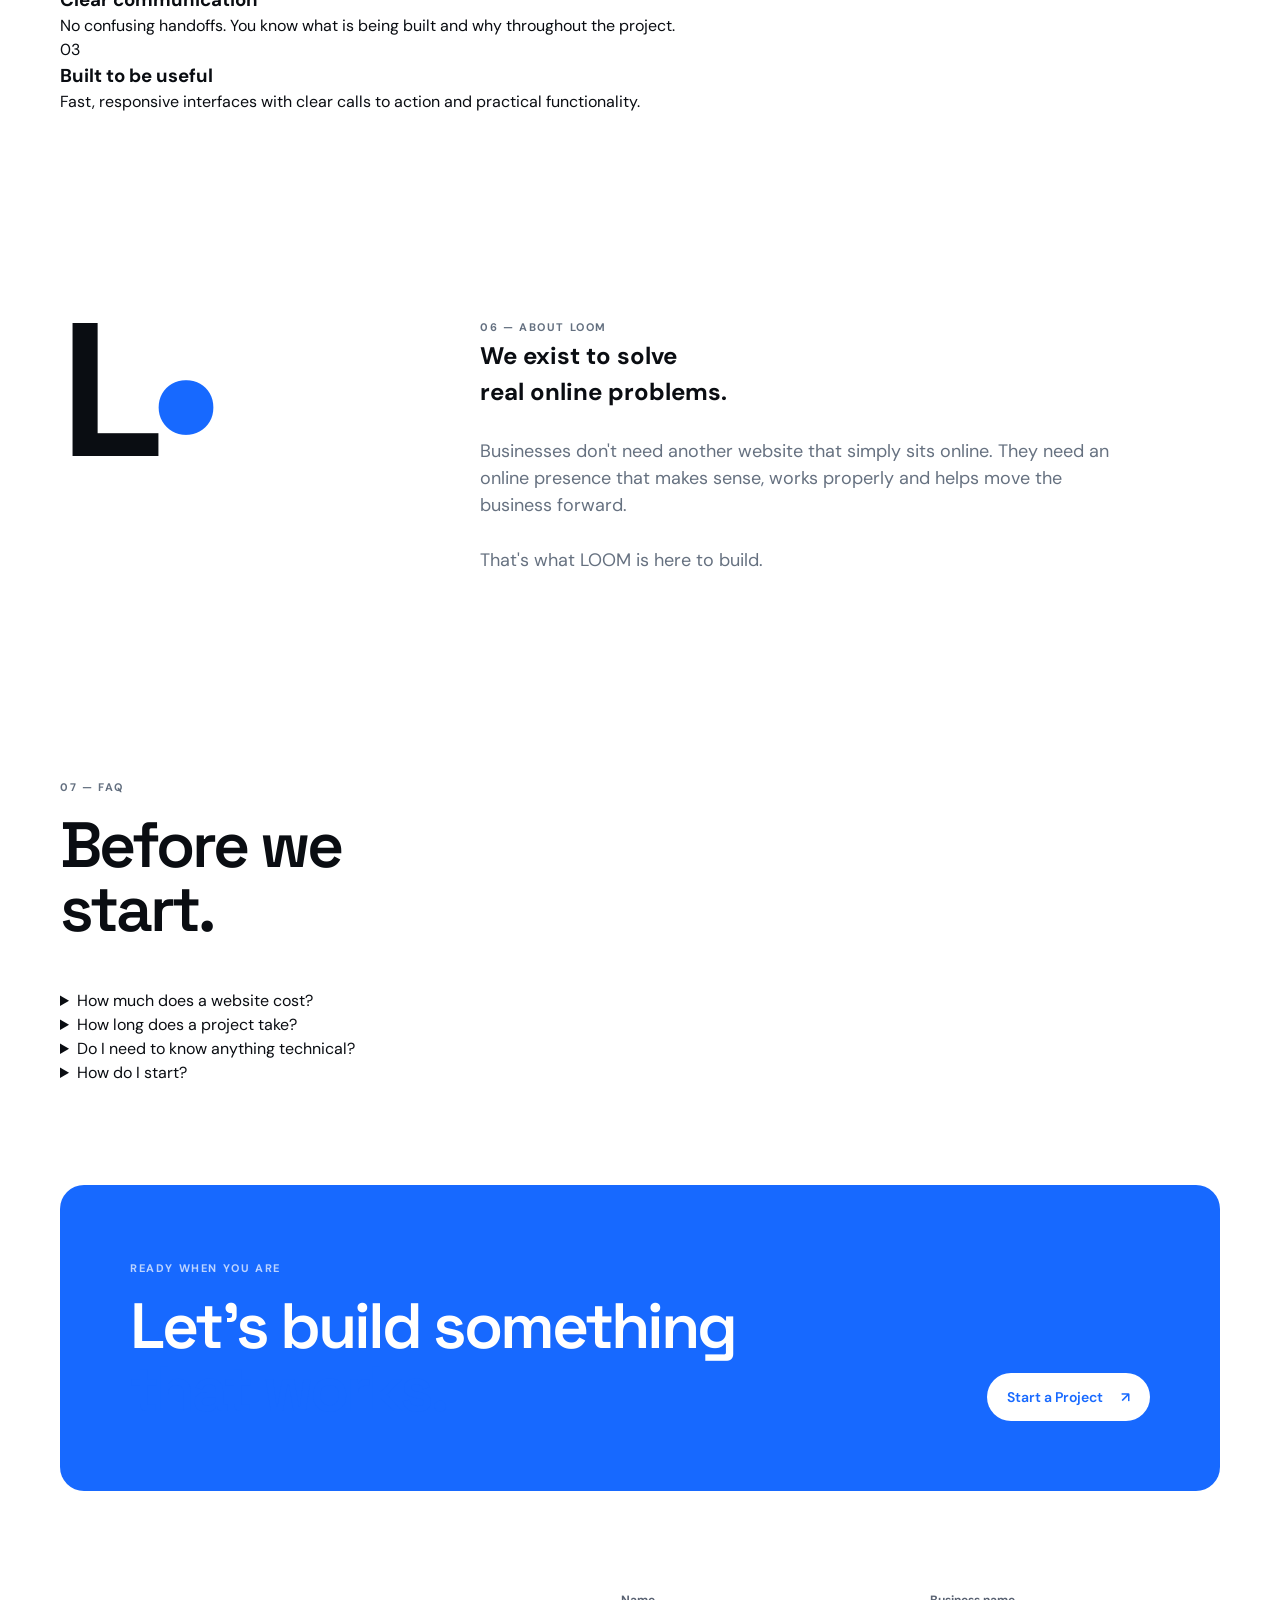
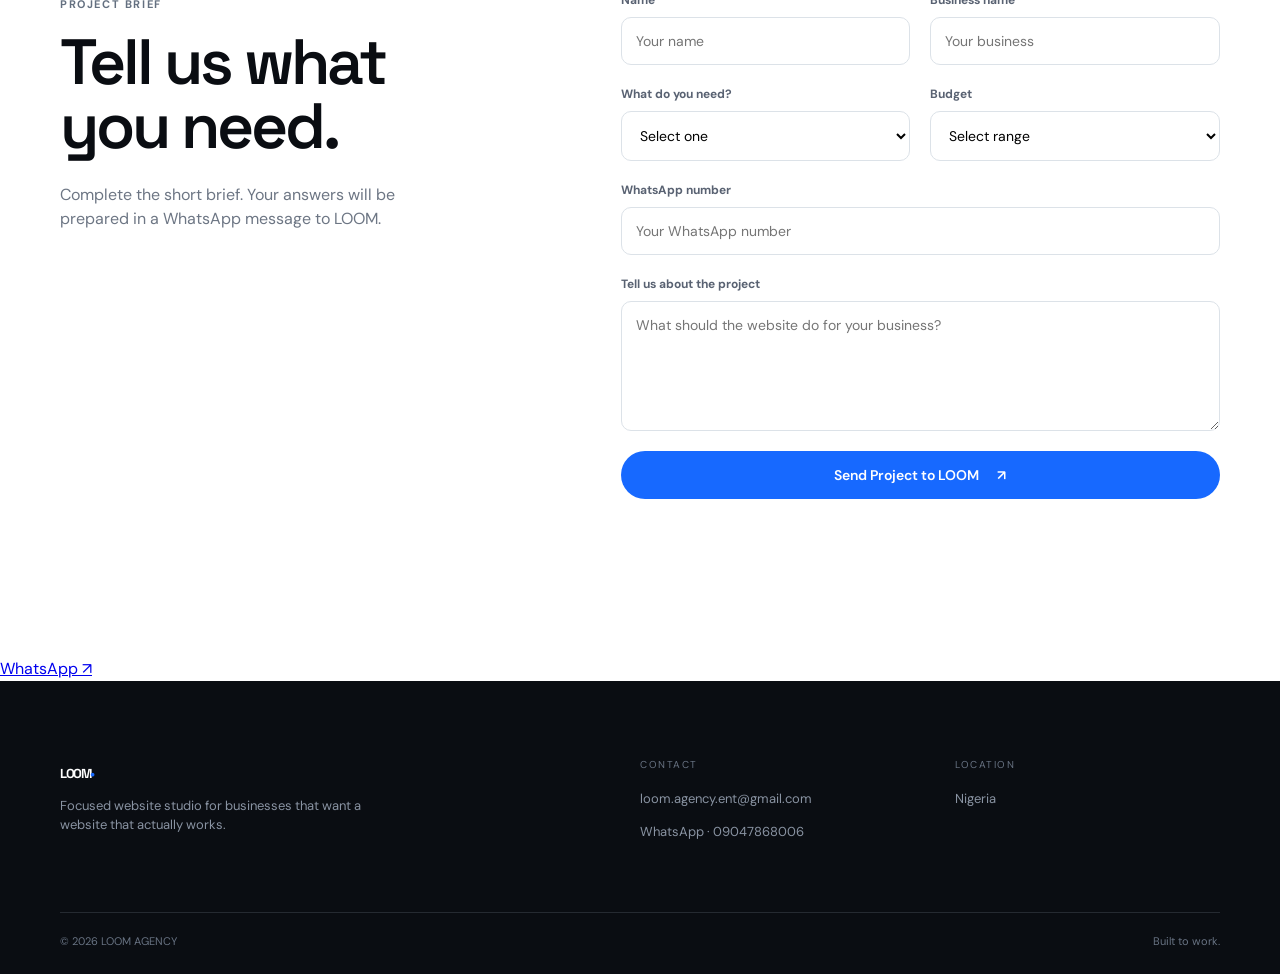
==== commit 00a9e7ea: "Add conversion-focused proof, why LOOM, FAQ and floating WhatsApp CTA" ====
--- a/index.html
+++ b/index.html
@@ -2,15 +2,16 @@
 <html lang="en">
 <head>
 <meta charset="UTF-8"><meta name="viewport" content="width=device-width, initial-scale=1.0">
-<meta name="description" content="LOOM AGENCY builds modern websites that actually work for businesses.">
-<title>LOOM AGENCY — Websites That Work</title>
+<meta name="description" content="LOOM AGENCY builds modern websites that actually work for businesses in Nigeria.">
+<meta name="theme-color" content="#1769ff"><title>LOOM AGENCY — Websites That Work</title>
 <link rel="preconnect" href="https://fonts.googleapis.com"><link rel="preconnect" href="https://fonts.gstatic.com" crossorigin>
 <link href="https://fonts.googleapis.com/css2?family=DM+Sans:wght@400;500;600;700&family=Space+Grotesk:wght@500;600;700&display=swap" rel="stylesheet"><link rel="stylesheet" href="style.css">
 </head>
 <body>
-<header class="nav-wrap"><nav class="nav container"><a class="logo" href="#top">LOOM<span>•</span></a><div class="nav-links"><a href="#work">Work</a><a href="#services">Services</a><a href="#process">Process</a><a href="#pricing">Pricing</a><a href="#about">About</a></div><a class="button button-small" href="#start">Start a Project <span>↗</span></a><button class="menu-toggle" aria-label="Open menu" aria-expanded="false">☰</button></nav><div class="mobile-menu container"><a href="#work">Work</a><a href="#services">Services</a><a href="#process">Process</a><a href="#pricing">Pricing</a><a href="#about">About</a></div></header>
+<header class="nav-wrap"><nav class="nav container"><a class="logo" href="#top">LOOM<span>•</span></a><div class="nav-links"><a href="#work">Work</a><a href="#services">Services</a><a href="#process">Process</a><a href="#pricing">Pricing</a><a href="#about">About</a></div><a class="button button-small" href="#start">Start a Project <span>↗</span></a><button class="menu-toggle" aria-label="Open menu" aria-expanded="false">☰</button></nav><div class="mobile-menu container"><a href="#work">Work</a><a href="#services">Services</a><a href="#process">Process</a><a href="#pricing">Pricing</a><a href="#about">About</a><a href="#project-form">Start a Project ↗</a></div></header>
 <main id="top">
 <section class="hero container"><div class="eyebrow"><span class="dot"></span> WEBSITE DEVELOPMENT STUDIO · NIGERIA</div><h1>Websites that<br><em>actually work.</em></h1><p class="hero-copy">LOOM builds modern, purposeful websites for businesses that want to look credible, get discovered and turn visitors into customers.</p><div class="hero-actions"><a class="button" href="#start">Start a Project <span>↗</span></a><a class="text-link" href="#work">View our work <span>→</span></a></div><div class="hero-note"><span>Strategy</span><i>·</i><span>Design</span><i>·</i><span>Development</span><i>·</i><span>Launch</span></div></section>
+<section class="proof-strip"><div class="container proof-grid"><div><strong>₦130K+</strong><span>Starting project range</span></div><div><strong>Mobile-first</strong><span>Built for how customers browse</span></div><div><strong>Direct</strong><span>Talk to LOOM on WhatsApp</span></div><div><strong>Purpose-led</strong><span>Business problem first</span></div></div></section>
 <section id="work" class="section container"><div class="section-head"><div><span class="kicker">01 — SELECTED WORK</span><h2>Built with purpose.</h2></div><p>Real concepts and client work, presented around the business problem each website is designed to solve.</p></div><div class="work-grid">
 <article class="work-card featured"><button class="work-trigger" data-case="batish" aria-label="View Batish Hotel case study"><div class="mockup mockup-blue"><div class="mock-nav">BATISH <span>MENU</span></div><div class="mock-title">STAY<br><strong>BETTER.</strong></div><div class="mock-pill">BOOK YOUR STAY →</div></div><div class="work-meta"><span>Batish Hotel</span><span>Hospitality · Website</span></div><span class="case-link">View case study ↗</span></button></article>
 <article class="work-card"><button class="work-trigger" data-case="property" aria-label="View Property4Naija case study"><div class="mockup mockup-light"><div class="mock-nav">PROPERTY<span>4NAIJA</span></div><div class="property-lines"><b>FIND YOUR<br>PLACE.</b><i></i><i></i><i></i></div></div><div class="work-meta"><span>Property4Naija</span><span>Real Estate · Concept</span></div><span class="case-link">View case study ↗</span></button></article>
@@ -19,10 +20,13 @@
 <section id="services" class="section services-section"><div class="container"><div class="section-head"><div><span class="kicker">02 — WHAT WE DO</span><h2>Only what matters.</h2></div><p>No bloated service list. Just focused web solutions designed around your business.</p></div><div class="service-list"><div class="service"><span>01</span><div><h3>Business Websites</h3><p>Professional websites that establish credibility and turn attention into enquiries.</p></div><b>↗</b></div><div class="service"><span>02</span><div><h3>E-commerce</h3><p>Clean, mobile-first storefronts built to make discovering and buying simple.</p></div><b>↗</b></div><div class="service"><span>03</span><div><h3>Custom Web Solutions</h3><p>Booking, portals, dashboards and other functionality built around the way your business works.</p></div><b>↗</b></div></div></div></section>
 <section id="process" class="section container"><div class="section-head"><div><span class="kicker">03 — HOW IT WORKS</span><h2>From problem<br>to launch.</h2></div></div><div class="process-grid"><div><span>01</span><h3>Discover</h3><p>We understand your business, customers and goals.</p></div><div><span>02</span><h3>Design</h3><p>We shape the visual direction and user experience.</p></div><div><span>03</span><h3>Build</h3><p>We develop the website and its required functionality.</p></div><div><span>04</span><h3>Launch</h3><p>We test, optimise and put your website online.</p></div></div></section>
 <section id="pricing" class="section pricing-section"><div class="container"><div class="section-head"><div><span class="kicker">04 — PRICING</span><h2>Simple pricing.<br>No surprises.</h2></div><p>Every project is different. These ranges give you a clear starting point.</p></div><div class="pricing-grid"><article><span>STARTER</span><strong>₦130K+</strong><p>For businesses that need a professional online presence.</p><a href="#start">Start here →</a></article><article class="popular"><span>BUSINESS <small>POPULAR</small></span><strong>₦250K+</strong><p>For businesses ready for a stronger digital presence and more functionality.</p><a href="#start">Start here →</a></article><article><span>CUSTOM</span><strong>₦400K+</strong><p>For advanced websites and custom business requirements.</p><a href="#start">Talk to LOOM →</a></article></div></div></section>
-<section id="about" class="section container about"><div class="about-mark">L<span>•</span></div><div><span class="kicker">05 — ABOUT LOOM</span><h2>We exist to solve<br>real online problems.</h2><p>Businesses don't need another website that simply sits online. They need an online presence that makes sense, works properly and helps move the business forward.</p><p>That's what LOOM is here to build.</p></div></section>
+<section class="section why-section"><div class="container"><div class="section-head"><div><span class="kicker">05 — WHY LOOM</span><h2>Not just another<br>website vendor.</h2></div><p>We focus on the reason the website needs to exist in the first place.</p></div><div class="why-grid"><article><span>01</span><h3>Business-first</h3><p>We start with what the website needs to achieve, then choose the right structure and features.</p></article><article><span>02</span><h3>Clear communication</h3><p>No confusing handoffs. You know what is being built and why throughout the project.</p></article><article><span>03</span><h3>Built to be useful</h3><p>Fast, responsive interfaces with clear calls to action and practical functionality.</p></article></div></div></section>
+<section id="about" class="section container about"><div class="about-mark">L<span>•</span></div><div><span class="kicker">06 — ABOUT LOOM</span><h2>We exist to solve<br>real online problems.</h2><p>Businesses don't need another website that simply sits online. They need an online presence that makes sense, works properly and helps move the business forward.</p><p>That's what LOOM is here to build.</p></div></section>
+<section class="section faq-section"><div class="container"><div class="section-head"><div><span class="kicker">07 — FAQ</span><h2>Before we<br>start.</h2></div></div><div class="faq-list"><details><summary>How much does a website cost?</summary><p>LOOM projects start from ₦130,000. The final price depends on the scope, pages, functionality and content requirements.</p></details><details><summary>How long does a project take?</summary><p>Timelines depend on the scope. Once we understand your requirements, we can give you a realistic delivery window before work begins.</p></details><details><summary>Do I need to know anything technical?</summary><p>No. You explain the business problem and what you need the website to do. LOOM handles the technical implementation.</p></details><details><summary>How do I start?</summary><p>Complete the project brief below. Your answers are turned into a prefilled WhatsApp message so you can continue the conversation directly with LOOM.</p></details></div></div></section>
 <section id="start" class="cta container"><div><span class="kicker">READY WHEN YOU ARE</span><h2>Let's build something<br><em>that works.</em></h2></div><a class="button button-white" href="#project-form">Start a Project <span>↗</span></a></section>
-<section id="project-form" class="form-section container"><div class="form-intro"><span class="kicker">PROJECT BRIEF</span><h2>Tell us what<br>you need.</h2><p>Complete the short brief. Your answers will be prepared in a WhatsApp message to LOOM.</p></div><form id="projectForm"><label>Name<input name="name" required placeholder="Your name"></label><label>Business name<input name="business" required placeholder="Your business"></label><label>What do you need?<select name="type" required><option value="">Select one</option><option>Business website</option><option>E-commerce website</option><option>Website redesign</option><option>Custom web solution</option></select></label><label>Budget<select name="budget" required><option value="">Select range</option><option>₦130,000 – ₦200,000</option><option>₦200,000 – ₦300,000</option><option>₦300,000 – ₦400,000</option><option>₦400,000+</option></select></label><label>WhatsApp number<input name="phone" type="tel" required placeholder="Your WhatsApp number"></label><label>Tell us about the project<textarea name="details" required placeholder="What should the website do for your business?"></textarea></label><button class="button" type="submit">Send Project to LOOM <span>↗</span></button><p class="form-status" id="formStatus" role="status"></p></form></section>
+<section id="project-form" class="form-section container"><div class="form-intro"><span class="kicker">PROJECT BRIEF</span><h2>Tell us what<br>you need.</h2><p>Complete the short brief. Your answers will be prepared in a WhatsApp message to LOOM.</p></div><form id="projectForm"><label>Name<input name="name" required autocomplete="name" placeholder="Your name"></label><label>Business name<input name="business" required autocomplete="organization" placeholder="Your business"></label><label>What do you need?<select name="type" required><option value="">Select one</option><option>Business website</option><option>E-commerce website</option><option>Website redesign</option><option>Custom web solution</option></select></label><label>Budget<select name="budget" required><option value="">Select range</option><option>₦130,000 – ₦200,000</option><option>₦200,000 – ₦300,000</option><option>₦300,000 – ₦400,000</option><option>₦400,000+</option></select></label><label>WhatsApp number<input name="phone" type="tel" required autocomplete="tel" placeholder="Your WhatsApp number"></label><label>Tell us about the project<textarea name="details" required placeholder="What should the website do for your business?"></textarea></label><button class="button" type="submit">Send Project to LOOM <span>↗</span></button><p class="form-status" id="formStatus" role="status"></p></form></section>
 </main>
 <div class="case-modal" id="caseModal" aria-hidden="true"><div class="case-backdrop" data-close-case></div><article class="case-dialog" role="dialog" aria-modal="true" aria-labelledby="caseTitle"><button class="case-close" data-close-case aria-label="Close case study">×</button><span class="kicker" id="caseType">CASE STUDY</span><h2 id="caseTitle">Project</h2><p id="caseSummary"></p><div class="case-details"><div><span>PROBLEM</span><p id="caseProblem"></p></div><div><span>APPROACH</span><p id="caseApproach"></p></div><div><span>DELIVERABLE</span><p id="caseDeliverable"></p></div><div><span>ROLE</span><p id="caseRole"></p></div></div><a class="button" href="#project-form" data-close-case>Build something similar <span>↗</span></a></article></div>
+<a class="floating-wa" href="https://wa.me/2349047868006" aria-label="Chat with LOOM AGENCY on WhatsApp">WhatsApp <span>↗</span></a>
 <footer class="footer"><div class="container footer-grid"><div><a class="logo" href="#top">LOOM<span>•</span></a><p>Focused website studio for businesses that want a website that actually works.</p></div><div><span class="footer-label">CONTACT</span><a href="mailto:loom.agency.ent@gmail.com">loom.agency.ent@gmail.com</a><a href="https://wa.me/2349047868006">WhatsApp · 09047868006</a></div><div><span class="footer-label">LOCATION</span><p>Nigeria</p></div></div><div class="container footer-bottom"><span>© 2026 LOOM AGENCY</span><span>Built to work.</span></div></footer>
 <script src="script.js"></script></body></html>
--- a/style.css
+++ b/style.css
@@ -1 +1 @@
-*{box-sizing:border-box;margin:0;padding:0}html{scroll-behavior:smooth}body{font-family:'DM Sans',sans-serif;color:#0a0d12;background:#fff;line-height:1.5}.container{width:min(1160px,calc(100% - 40px));margin:auto}.nav-wrap{position:sticky;top:0;z-index:20;background:rgba(255,255,255,.9);backdrop-filter:blur(16px);border-bottom:1px solid #e9edf2}.nav{height:76px;display:flex;align-items:center;justify-content:space-between}.logo{font:700 25px 'Space Grotesk';letter-spacing:-1.5px;color:#0a0d12;text-decoration:none}.logo span,.about-mark span{color:#1769ff}.nav-links{display:flex;gap:30px}.nav-links a,.text-link{color:#252a33;text-decoration:none;font-size:14px}.nav-links a:hover,.text-link:hover{color:#1769ff}.button{display:inline-flex;align-items:center;justify-content:center;gap:18px;padding:15px 20px;background:#1769ff;color:#fff;text-decoration:none;border:0;border-radius:999px;font:600 14px 'DM Sans';cursor:pointer;transition:.2s}.button:hover{transform:translateY(-2px);box-shadow:0 10px 25px #1769ff30}.button-small{padding:11px 16px}.menu-toggle{display:none;background:none;border:0;font-size:23px;color:#0a0d12}.mobile-menu{display:none}.hero{padding:120px 0 90px}.eyebrow,.kicker{font-size:11px;font-weight:700;letter-spacing:1.6px;color:#647080}.eyebrow{display:flex;align-items:center;gap:9px}.dot{width:7px;height:7px;border-radius:50%;background:#1769ff}.hero h1{font:700 clamp(60px,9vw,124px)/.9 'Space Grotesk';letter-spacing:-6px;margin:28px 0}.hero h1 em,.cta h2 em{font-style:normal;color:#1769ff}.hero-copy{max-width:600px;font-size:20px;color:#596272}.hero-actions{display:flex;align-items:center;gap:28px;margin-top:34px}.text-link{font-weight:600}.text-link span{margin-left:7px}.hero-note{margin-top:85px;display:flex;gap:13px;color:#818a98;font-size:12px}.section{padding:100px 0}.section-head{display:flex;justify-content:space-between;gap:40px;margin-bottom:48px}.section-head h2,.form-intro h2{font:600 clamp(42px,5vw,68px)/1 'Space Grotesk';letter-spacing:-3px;margin-top:15px}.section-head>p{max-width:360px;color:#687181;align-self:end}.work-grid{display:grid;grid-template-columns:1.25fr 1fr;gap:24px}.work-card:first-child{grid-row:span 2}.work-card{transition:transform .25s}.work-card:hover{transform:translateY(-5px)}.mockup{height:430px;border-radius:18px;padding:28px;position:relative;overflow:hidden}.mockup-blue{background:#1769ff;color:white}.mockup-light{background:#edf1f5}.mockup-dark{background:#0b0d11;color:white}.mock-nav{display:flex;justify-content:space-between;font:700 12px 'Space Grotesk';letter-spacing:1px}.mock-title{font:500 62px/1 'Space Grotesk';position:absolute;left:32px;bottom:90px;letter-spacing:-4px}.mock-title strong,.dark-copy strong{font-weight:700}.mock-pill{position:absolute;bottom:30px;left:32px;border:1px solid #ffffff80;border-radius:30px;padding:10px 14px;font-size:10px}.property-lines{position:absolute;inset:110px 30px 30px;display:flex;flex-direction:column;gap:13px}.property-lines b{font:600 44px/1 'Space Grotesk';letter-spacing:-2px;margin-bottom:20px}.property-lines i{display:block;height:38px;background:#fff;border-radius:5px}.dark-copy{position:absolute;left:30px;bottom:38px;font:500 48px/.92 'Space Grotesk';letter-spacing:-3px}.grid-orb{position:absolute;width:190px;height:190px;border-radius:50%;border:1px solid #fff5;right:-50px;top:90px;box-shadow:0 0 0 30px #fff1,0 0 0 60px #fff0}.work-meta{display:flex;justify-content:space-between;padding:15px 3px;font-size:12px;color:#697384}.work-meta span:last-child{color:#98a0ad}.services-section,.pricing-section{background:#f5f7f9}.service-list{border-top:1px solid #dce1e7}.service{display:grid;grid-template-columns:80px 1fr 30px;gap:25px;align-items:center;padding:30px 0;border-bottom:1px solid #dce1e7}.service>span,.process-grid>div>span{font-size:11px;color:#8992a0}.service h3{font:600 28px 'Space Grotesk';letter-spacing:-1px}.service p{color:#707987;margin-top:7px;max-width:620px}.service b{font-size:20px;color:#1769ff}.process-grid{display:grid;grid-template-columns:repeat(4,1fr);border-top:1px solid #dce1e7}.process-grid>div{padding:28px 25px 0 0;border-right:1px solid #dce1e7}.process-grid>div:not(:first-child){padding-left:25px}.process-grid h3{font:600 25px 'Space Grotesk';margin:35px 0 10px}.process-grid p{color:#707987;font-size:14px}.pricing-grid{display:grid;grid-template-columns:repeat(3,1fr);gap:15px}.pricing-grid article{background:#fff;border:1px solid #e0e5eb;border-radius:16px;padding:30px;min-height:300px;display:flex;flex-direction:column}.pricing-grid article.popular{border:2px solid #1769ff}.pricing-grid article>span{font-size:11px;font-weight:700;letter-spacing:1.4px}.pricing-grid small{color:#1769ff;margin-left:7px;font-size:9px}.pricing-grid strong{font:600 40px 'Space Grotesk';margin:30px 0 15px;letter-spacing:-2px}.pricing-grid p{color:#717b89;font-size:14px}.pricing-grid a{margin-top:auto;color:#1769ff;text-decoration:none;font-weight:600;font-size:14px}.about{display:grid;grid-template-columns:1fr 2fr;gap:50px}.about-mark{font:700 190px/.8 'Space Grotesk';letter-spacing:-15px}.about p{max-width:650px;color:#667180;font-size:18px;margin-top:28px}.cta{background:#1769ff;color:white;border-radius:24px;padding:70px;display:flex;justify-content:space-between;align-items:end;margin-bottom:100px}.cta .kicker{color:#bcd3ff}.cta h2{font:600 clamp(44px,5vw,70px)/.98 'Space Grotesk';letter-spacing:-3px;margin-top:16px}.button-white{background:#fff;color:#1769ff}.form-section{display:grid;grid-template-columns:1fr 1.3fr;gap:100px;padding-bottom:120px}.form-intro p{color:#6d7684;max-width:380px;margin-top:25px}.form-section form{display:grid;grid-template-columns:1fr 1fr;gap:20px}label{font-size:12px;font-weight:700;color:#596272}input,select,textarea{display:block;width:100%;margin-top:8px;border:1px solid #dce2e8;border-radius:10px;padding:14px;font:14px 'DM Sans';outline:none;background:white}input:focus,select:focus,textarea:focus{border-color:#1769ff;box-shadow:0 0 0 3px #1769ff14}textarea{min-height:130px;resize:vertical}.form-section label:nth-of-type(5),.form-section label:nth-of-type(6),.form-section button,.form-status{grid-column:1/-1}.form-status{font-size:12px;color:#647080;min-height:18px}.footer{background:#0a0d12;color:white;padding:70px 0 25px}.footer-grid{display:grid;grid-template-columns:2fr 1fr 1fr;gap:50px}.footer .logo{color:white}.footer-grid p,.footer-grid a{display:block;color:#8993a2;text-decoration:none;margin-top:14px;font-size:13px;max-width:330px}.footer-grid a:hover{color:white}.footer-label{font-size:10px;letter-spacing:1.5px;color:#687383}.footer-bottom{border-top:1px solid #252a31;margin-top:70px;padding-top:20px;display:flex;justify-content:space-between;color:#687383;font-size:11px}@media(max-width:800px){.nav-links{display:none}.menu-toggle{display:block}.nav .button-small{display:none}.mobile-menu{padding:0 0 20px;display:none;flex-direction:column;gap:16px}.mobile-menu.open{display:flex}.mobile-menu a{color:#252a33;text-decoration:none;font-size:14px}.container{width:min(100% - 28px,1160px)}.hero{padding:80px 0 60px}.hero h1{letter-spacing:-4px}.hero-copy{font-size:17px}.section{padding:70px 0}.section-head{display:block}.section-head>p{margin-top:20px}.work-grid{grid-template-columns:1fr}.work-card:first-child{grid-row:auto}.mockup{height:340px}.process-grid{grid-template-columns:1fr 1fr}.process-grid>div{border-bottom:1px solid #dce1e7;padding:25px 15px 25px 0}.process-grid>div:not(:first-child){padding-left:15px}.pricing-grid{grid-template-columns:1fr}.about{grid-template-columns:1fr;gap:35px}.about-mark{font-size:120px}.cta{display:block;padding:45px 28px;margin-bottom:70px}.cta .button{margin-top:30px}.form-section{grid-template-columns:1fr;gap:50px;padding-bottom:80px}.footer-grid{grid-template-columns:1fr 1fr}.footer-grid>div:first-child{grid-column:1/-1}.hero-note{margin-top:55px}.form-section form{grid-template-columns:1fr}.form-section label{grid-column:1/-1!important}}+*{box-sizing:border-box;margin:0;padding:0}html{scroll-behavior:smooth}body{font-family:'DM Sans',sans-serif;color:#0a0d12;background:#fff;line-height:1.5}.container{width:min(1160px,calc(100% - 40px));margin:auto}.nav-wrap{position:sticky;top:0;z-index:20;background:rgba(255,255,255,.9);backdrop-filter:blur(16px);border-bottom:1px solid #e9edf2}.nav{height:76px;display:flex;align-items:center;justify-content:space-between}.logo{font:700 25px 'Space Grotesk';letter-spacing:-1.5px;color:#0a0d12;text-decoration:none}.logo span,.about-mark span{color:#1769ff}.nav-links{display:flex;gap:30px}.nav-links a,.text-link{color:#252a33;text-decoration:none;font-size:14px}.nav-links a:hover,.text-link:hover{color:#1769ff}.button{display:inline-flex;align-items:center;justify-content:center;gap:18px;padding:15px 20px;background:#1769ff;color:#fff;text-decoration:none;border:0;border-radius:999px;font:600 14px 'DM Sans';cursor:pointer;transition:.2s}.button:hover{transform:translateY(-2px);box-shadow:0 10px 25px #1769ff30}.button-small{padding:11px 16px}.menu-toggle{display:none;background:none;border:0;font-size:23px;color:#0a0d12}.mobile-menu{display:none}.hero{padding:120px 0 90px}.eyebrow,.kicker{font-size:11px;font-weight:700;letter-spacing:1.6px;color:#647080}.eyebrow{display:flex;align-items:center;gap:9px}.dot{width:7px;height:7px;border-radius:50%;background:#1769ff}.hero h1{font:700 clamp(60px,9vw,124px)/.9 'Space Grotesk';letter-spacing:-6px;margin:28px 0}.hero h1 em,.cta h2 em{font-style:normal;color:#1769ff}.hero-copy{max-width:600px;font-size:20px;color:#596272}.hero-actions{display:flex;align-items:center;gap:28px;margin-top:34px}.text-link{font-weight:600}.text-link span{margin-left:7px}.hero-note{margin-top:85px;display:flex;gap:13px;color:#818a98;font-size:12px}.section{padding:100px 0}.section-head{display:flex;justify-content:space-between;gap:40px;margin-bottom:48px}.section-head h2,.form-intro h2{font:600 clamp(42px,5vw,68px)/1 'Space Grotesk';letter-spacing:-3px;margin-top:15px}.section-head>p{max-width:360px;color:#687181;align-self:end}.work-grid{display:grid;grid-template-columns:1.25fr 1fr;gap:24px}.work-card:first-child{grid-row:span 2}.work-card{transition:transform .25s}.work-card:hover{transform:translateY(-5px)}.work-trigger{display:block;width:100%;padding:0;border:0;background:none;text-align:left;color:inherit;font:inherit;cursor:pointer}.mockup{height:430px;border-radius:18px;padding:28px;position:relative;overflow:hidden}.mockup-blue{background:#1769ff;color:white}.mockup-light{background:#edf1f5}.mockup-dark{background:#0b0d11;color:white}.mock-nav{display:flex;justify-content:space-between;font:700 12px 'Space Grotesk';letter-spacing:1px}.mock-title{font:500 62px/1 'Space Grotesk';position:absolute;left:32px;bottom:90px;letter-spacing:-4px}.mock-title strong,.dark-copy strong{font-weight:700}.mock-pill{position:absolute;bottom:30px;left:32px;border:1px solid #ffffff80;border-radius:30px;padding:10px 14px;font-size:10px}.property-lines{position:absolute;inset:110px 30px 30px;display:flex;flex-direction:column;gap:13px}.property-lines b{font:600 44px/1 'Space Grotesk';letter-spacing:-2px;margin-bottom:20px}.property-lines i{display:block;height:38px;background:#fff;border-radius:5px}.dark-copy{position:absolute;left:30px;bottom:38px;font:500 48px/.92 'Space Grotesk';letter-spacing:-3px}.grid-orb{position:absolute;width:190px;height:190px;border-radius:50%;border:1px solid #fff5;right:-50px;top:90px;box-shadow:0 0 0 30px #fff1,0 0 0 60px #fff0}.work-meta{display:flex;justify-content:space-between;padding:15px 3px 5px;font-size:12px;color:#697384}.work-meta span:last-child{color:#98a0ad}.case-link{display:block;padding:0 3px 12px;color:#1769ff;font-size:12px;font-weight:700}.work-trigger:focus-visible{outline:3px solid #1769ff;outline-offset:5px;border-radius:18px}.case-modal{position:fixed;inset:0;z-index:50;display:none}.case-modal.open{display:block}.case-backdrop{position:absolute;inset:0;background:#0a0d12b8;backdrop-filter:blur(8px)}.case-dialog{position:relative;width:min(760px,calc(100% - 28px));max-height:calc(100vh - 40px);overflow:auto;margin:20px auto;background:#fff;border-radius:24px;padding:44px;box-shadow:0 30px 80px #0004;transform:translateY(20px);animation:caseIn .25s ease forwards}.case-close{position:absolute;right:20px;top:17px;width:38px;height:38px;border:1px solid #dce2e8;border-radius:50%;background:#fff;font-size:25px;line-height:1;cursor:pointer}.case-dialog h2{font:600 clamp(40px,7vw,66px)/.95 'Space Grotesk';letter-spacing:-3px;margin:15px 45px 18px 0}.case-dialog>p{max-width:620px;color:#687181;font-size:17px}.case-details{display:grid;grid-template-columns:1fr 1fr;gap:1px;margin:35px 0;background:#dce2e8;border:1px solid #dce2e8}.case-details>div{background:#fff;padding:24px}.case-details span{font-size:10px;font-weight:700;letter-spacing:1.4px;color:#8992a0}.case-details p{margin-top:9px;color:#596272;font-size:14px}.case-dialog .button{margin-top:5px}@keyframes caseIn{to{transform:translateY(0)}}body.modal-open{overflow:hidden}.services-section,.pricing-section{background:#f5f7f9}.service-list{border-top:1px solid #dce1e7}.service{display:grid;grid-template-columns:80px 1fr 30px;gap:25px;align-items:center;padding:30px 0;border-bottom:1px solid #dce1e7}.service>span,.process-grid>div>span{font-size:11px;color:#8992a0}.service h3{font:600 28px 'Space Grotesk';letter-spacing:-1px}.service p{color:#707987;margin-top:7px;max-width:620px}.service b{font-size:20px;color:#1769ff}.process-grid{display:grid;grid-template-columns:repeat(4,1fr);border-top:1px solid #dce1e7}.process-grid>div{padding:28px 25px 0 0;border-right:1px solid #dce1e7}.process-grid>div:not(:first-child){padding-left:25px}.process-grid h3{font:600 25px 'Space Grotesk';margin:35px 0 10px}.process-grid p{color:#707987;font-size:14px}.pricing-grid{display:grid;grid-template-columns:repeat(3,1fr);gap:15px}.pricing-grid article{background:#fff;border:1px solid #e0e5eb;border-radius:16px;padding:30px;min-height:300px;display:flex;flex-direction:column}.pricing-grid article.popular{border:2px solid #1769ff}.pricing-grid article>span{font-size:11px;font-weight:700;letter-spacing:1.4px}.pricing-grid small{color:#1769ff;margin-left:7px;font-size:9px}.pricing-grid strong{font:600 40px 'Space Grotesk';margin:30px 0 15px;letter-spacing:-2px}.pricing-grid p{color:#717b89;font-size:14px}.pricing-grid a{margin-top:auto;color:#1769ff;text-decoration:none;font-weight:600;font-size:14px}.about{display:grid;grid-template-columns:1fr 2fr;gap:50px}.about-mark{font:700 190px/.8 'Space Grotesk';letter-spacing:-15px}.about p{max-width:650px;color:#667180;font-size:18px;margin-top:28px}.cta{background:#1769ff;color:white;border-radius:24px;padding:70px;display:flex;justify-content:space-between;align-items:end;margin-bottom:100px}.cta .kicker{color:#bcd3ff}.cta h2{font:600 clamp(44px,5vw,70px)/.98 'Space Grotesk';letter-spacing:-3px;margin-top:16px}.button-white{background:#fff;color:#1769ff}.form-section{display:grid;grid-template-columns:1fr 1.3fr;gap:100px;padding-bottom:120px}.form-intro p{color:#6d7684;max-width:380px;margin-top:25px}.form-section form{display:grid;grid-template-columns:1fr 1fr;gap:20px}label{font-size:12px;font-weight:700;color:#596272}input,select,textarea{display:block;width:100%;margin-top:8px;border:1px solid #dce2e8;border-radius:10px;padding:14px;font:14px 'DM Sans';outline:none;background:white}input:focus,select:focus,textarea:focus{border-color:#1769ff;box-shadow:0 0 0 3px #1769ff14}textarea{min-height:130px;resize:vertical}.form-section label:nth-of-type(5),.form-section label:nth-of-type(6),.form-section button,.form-status{grid-column:1/-1}.form-status{font-size:12px;color:#647080;min-height:18px}.footer{background:#0a0d12;color:white;padding:70px 0 25px}.footer-grid{display:grid;grid-template-columns:2fr 1fr 1fr;gap:50px}.footer .logo{color:white}.footer-grid p,.footer-grid a{display:block;color:#8993a2;text-decoration:none;margin-top:14px;font-size:13px;max-width:330px}.footer-grid a:hover{color:white}.footer-label{font-size:10px;letter-spacing:1.5px;color:#687383}.footer-bottom{border-top:1px solid #252a31;margin-top:70px;padding-top:20px;display:flex;justify-content:space-between;color:#687383;font-size:11px}@media(max-width:800px){.nav-links{display:none}.menu-toggle{display:block}.nav .button-small{display:none}.mobile-menu{padding:0 0 20px;display:none;flex-direction:column;gap:16px}.mobile-menu.open{display:flex}.mobile-menu a{color:#252a33;text-decoration:none;font-size:14px}.container{width:min(100% - 28px,1160px)}.hero{padding:80px 0 60px}.hero h1{letter-spacing:-4px}.hero-copy{font-size:17px}.section{padding:70px 0}.section-head{display:block}.section-head>p{margin-top:20px}.work-grid{grid-template-columns:1fr}.work-card:first-child{grid-row:auto}.mockup{height:340px}.process-grid{grid-template-columns:1fr 1fr}.process-grid>div{border-bottom:1px solid #dce1e7;padding:25px 15px 25px 0}.process-grid>div:not(:first-child){padding-left:15px}.pricing-grid{grid-template-columns:1fr}.about{grid-template-columns:1fr;gap:35px}.about-mark{font-size:120px}.cta{display:block;padding:45px 28px;margin-bottom:70px}.cta .button{margin-top:30px}.form-section{grid-template-columns:1fr;gap:50px;padding-bottom:80px}.footer-grid{grid-template-columns:1fr 1fr}.footer-grid>div:first-child{grid-column:1/-1}.hero-note{margin-top:55px}.form-section form{grid-template-columns:1fr}.form-section label{grid-column:1/-1!important}.case-dialog{padding:35px 24px;margin:14px auto;max-height:calc(100vh - 28px)}.case-details{grid-template-columns:1fr}.case-dialog h2{letter-spacing:-2px}.case-dialog>p{font-size:15px}}
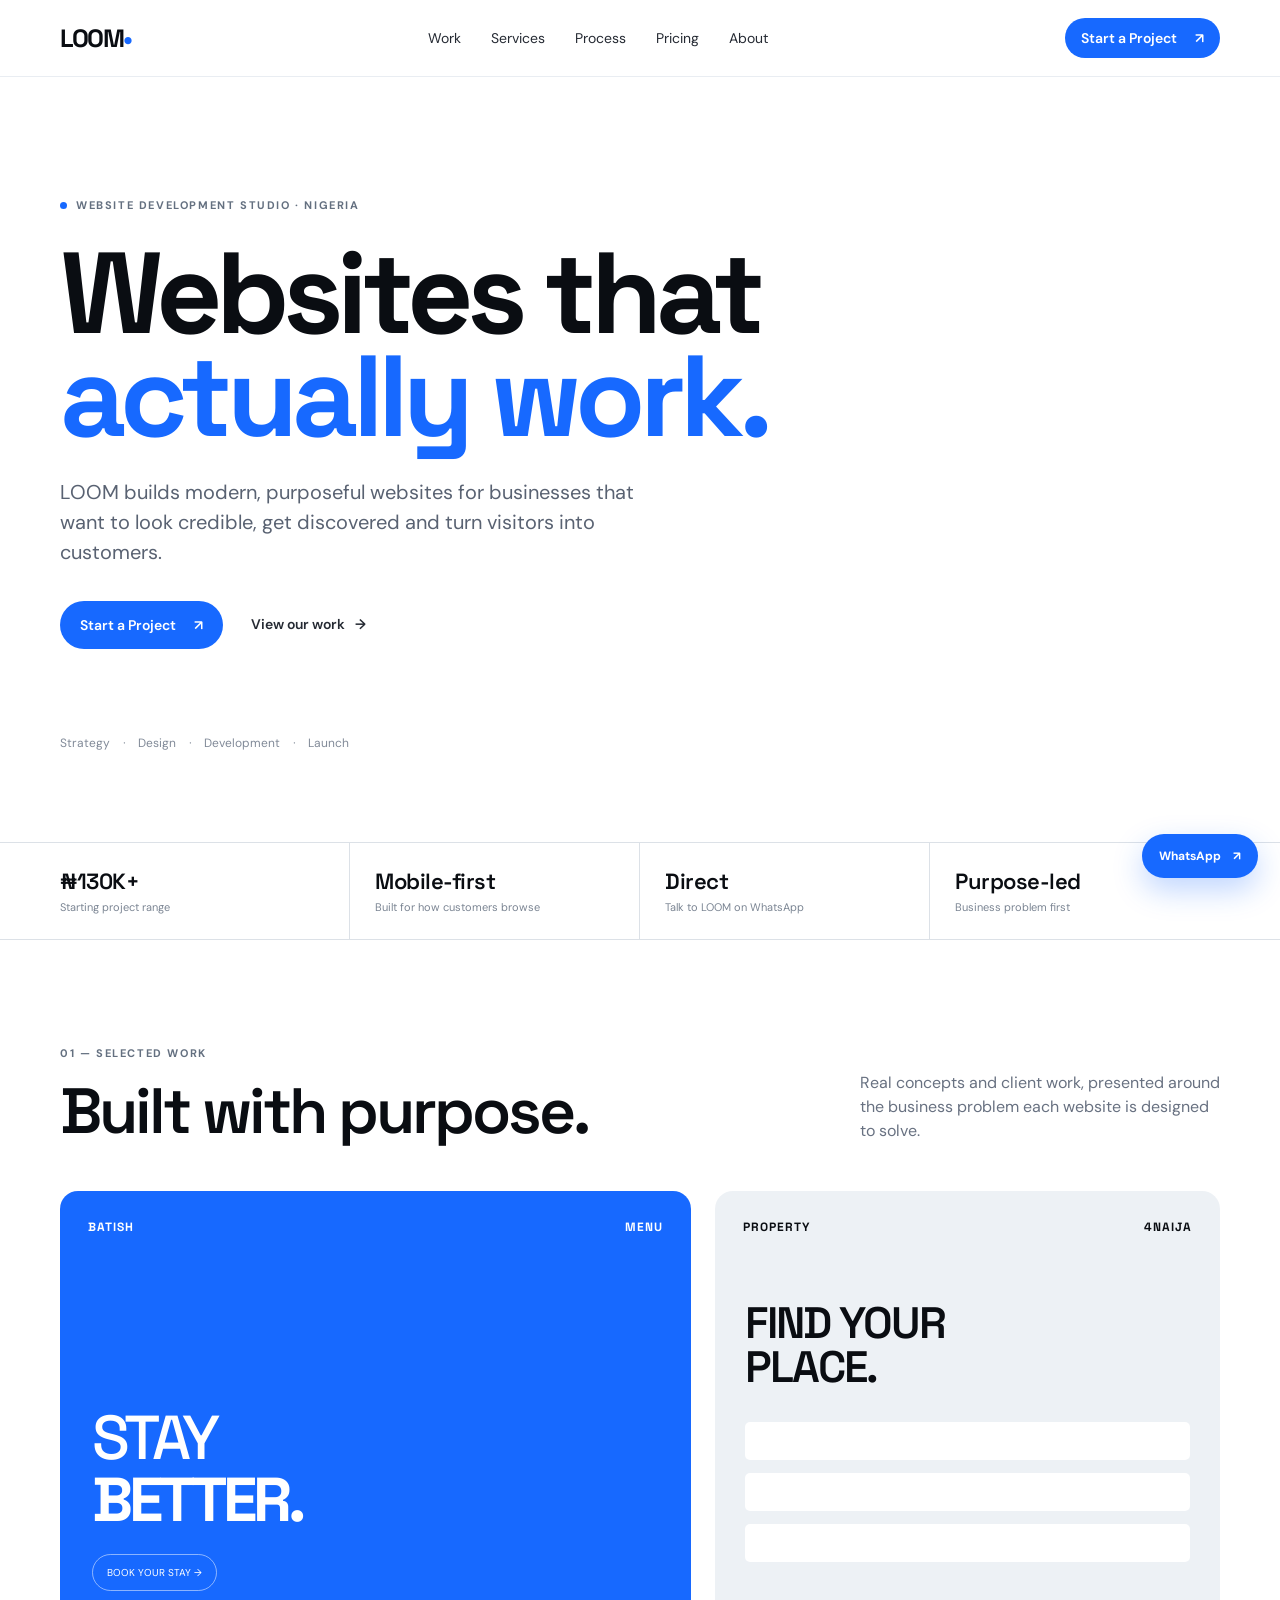
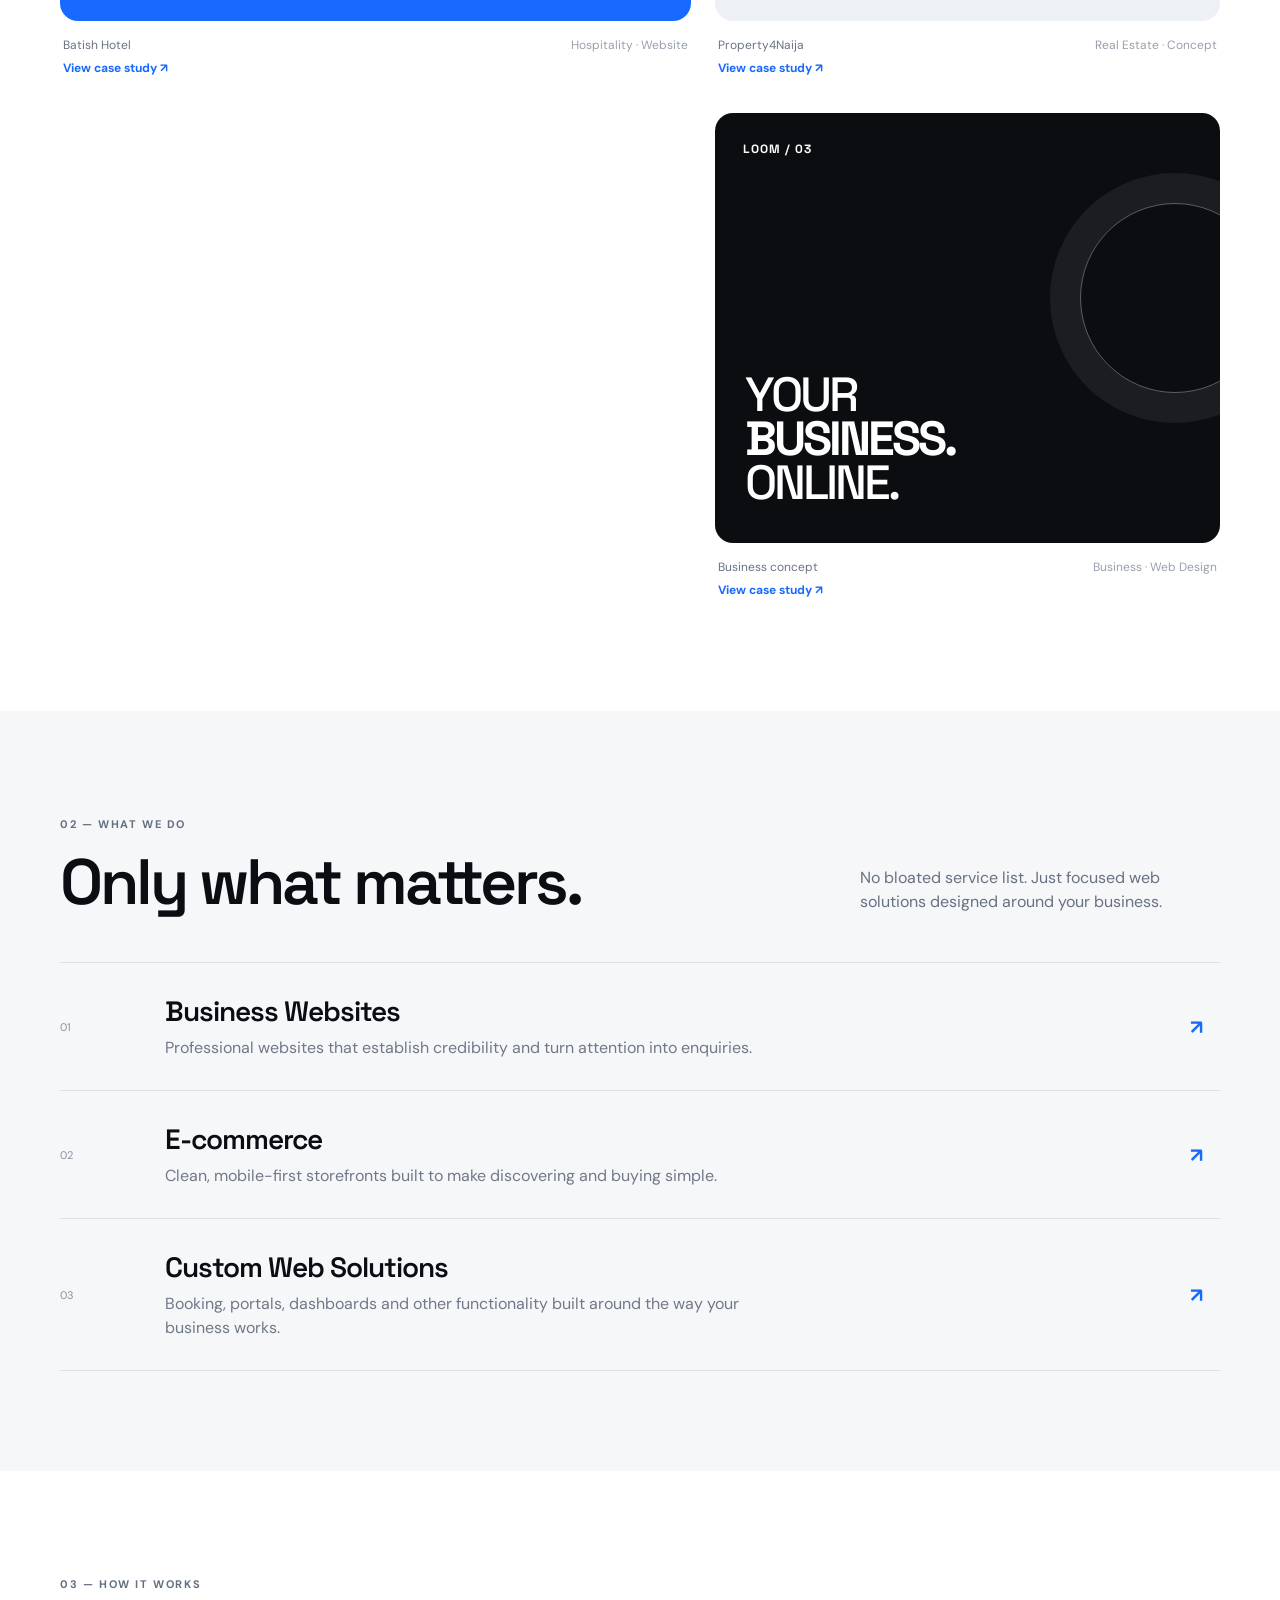
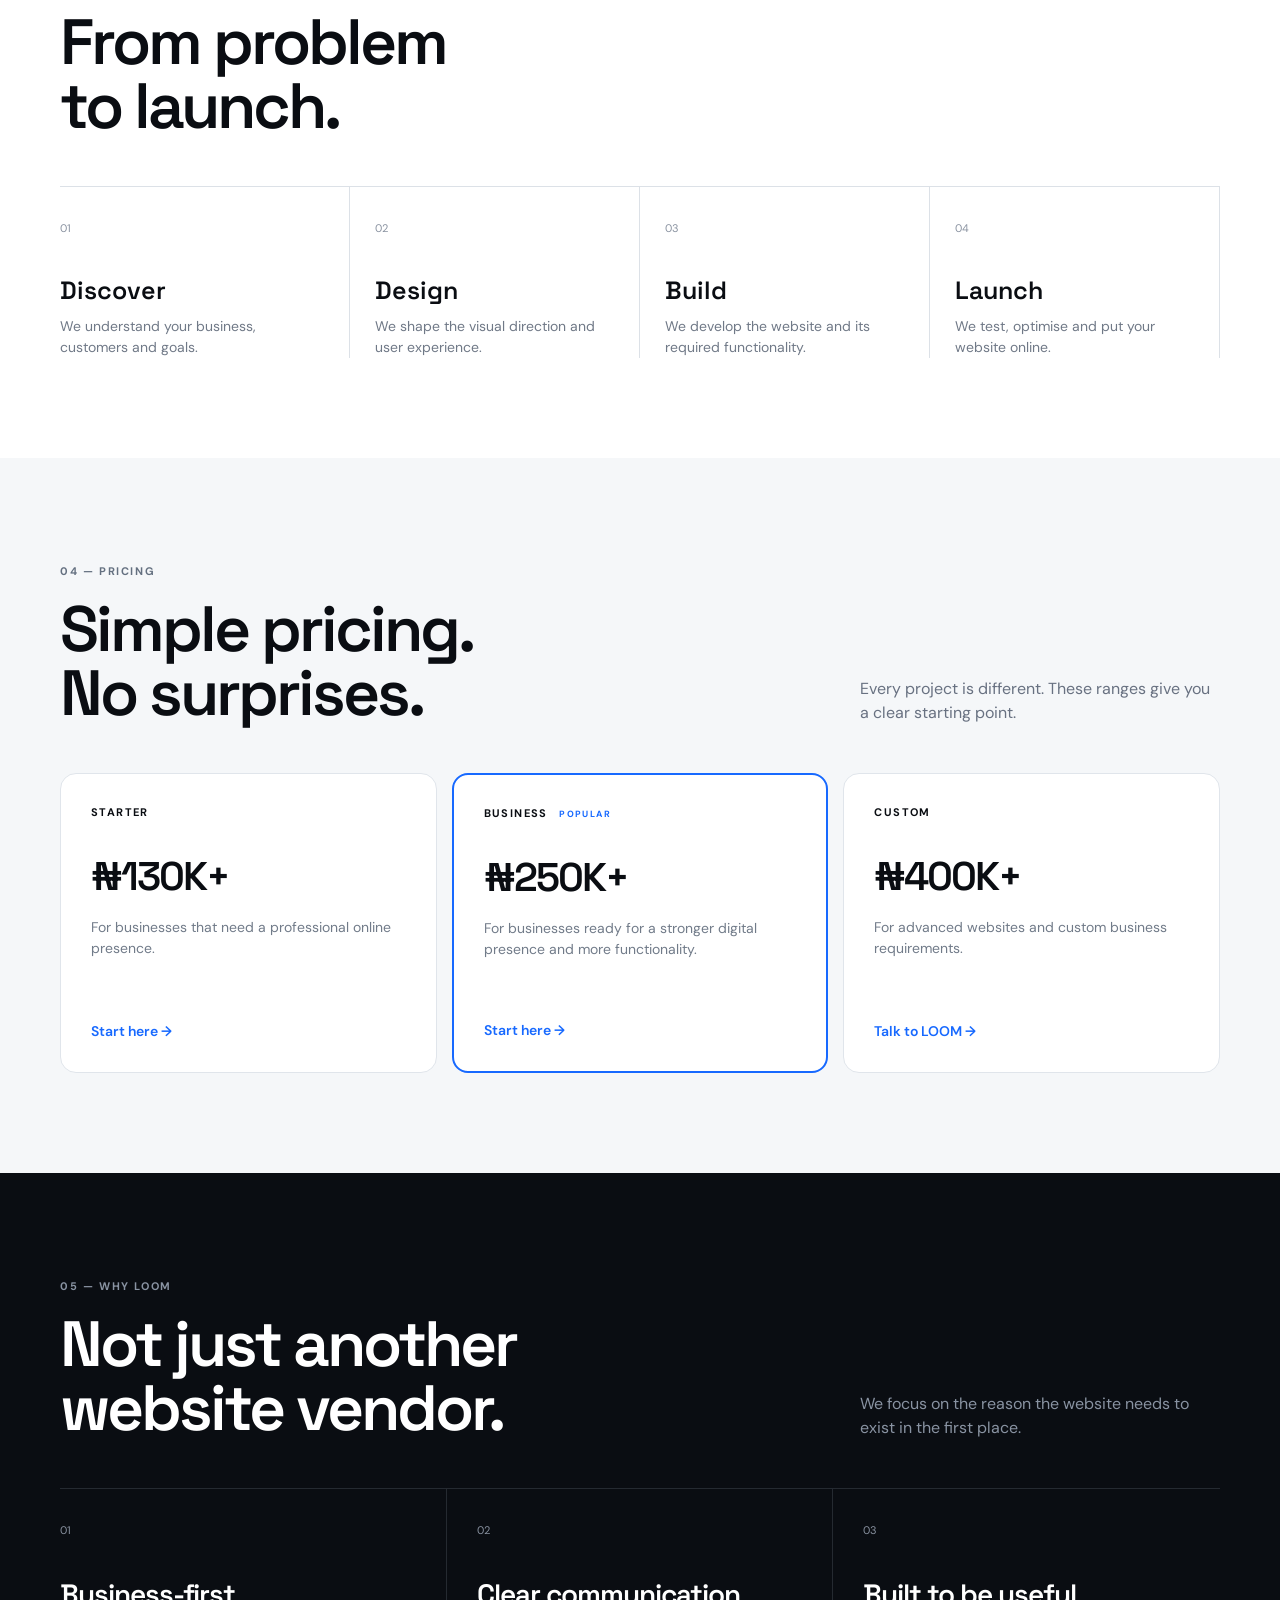
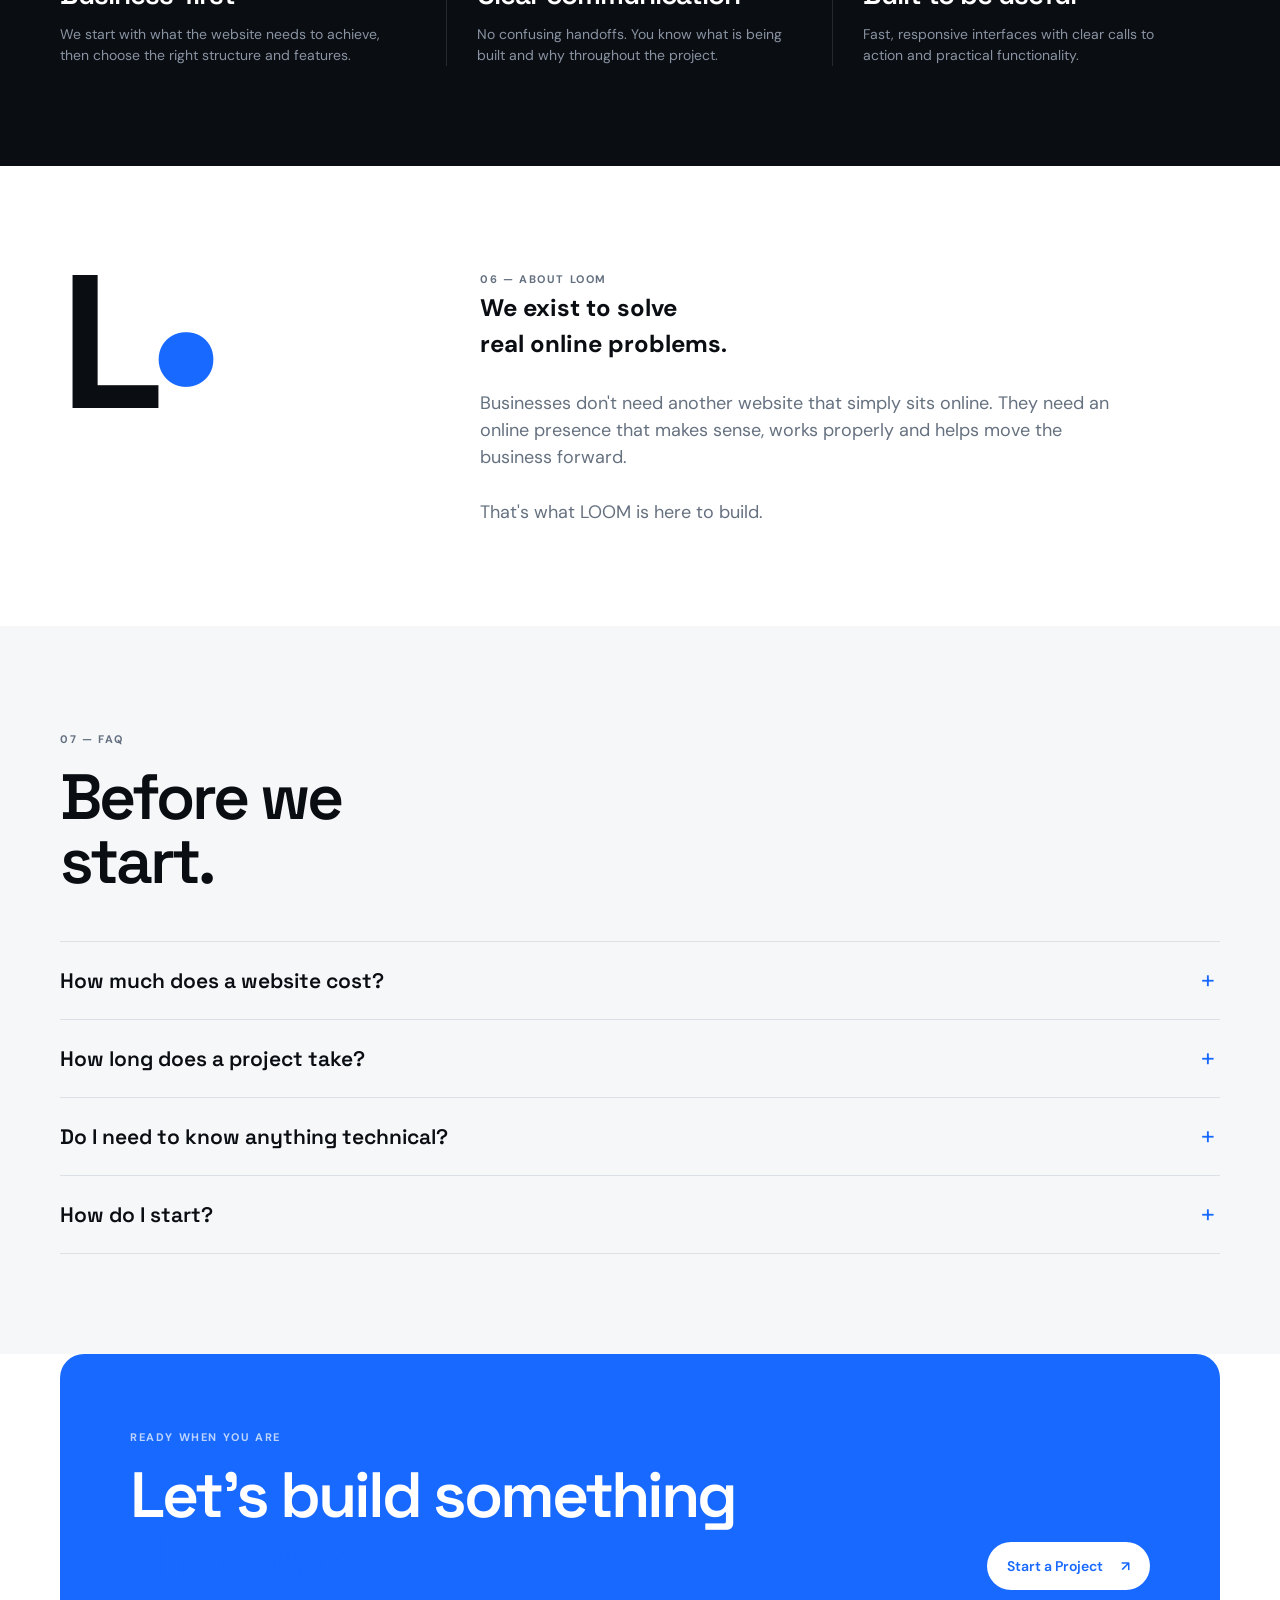
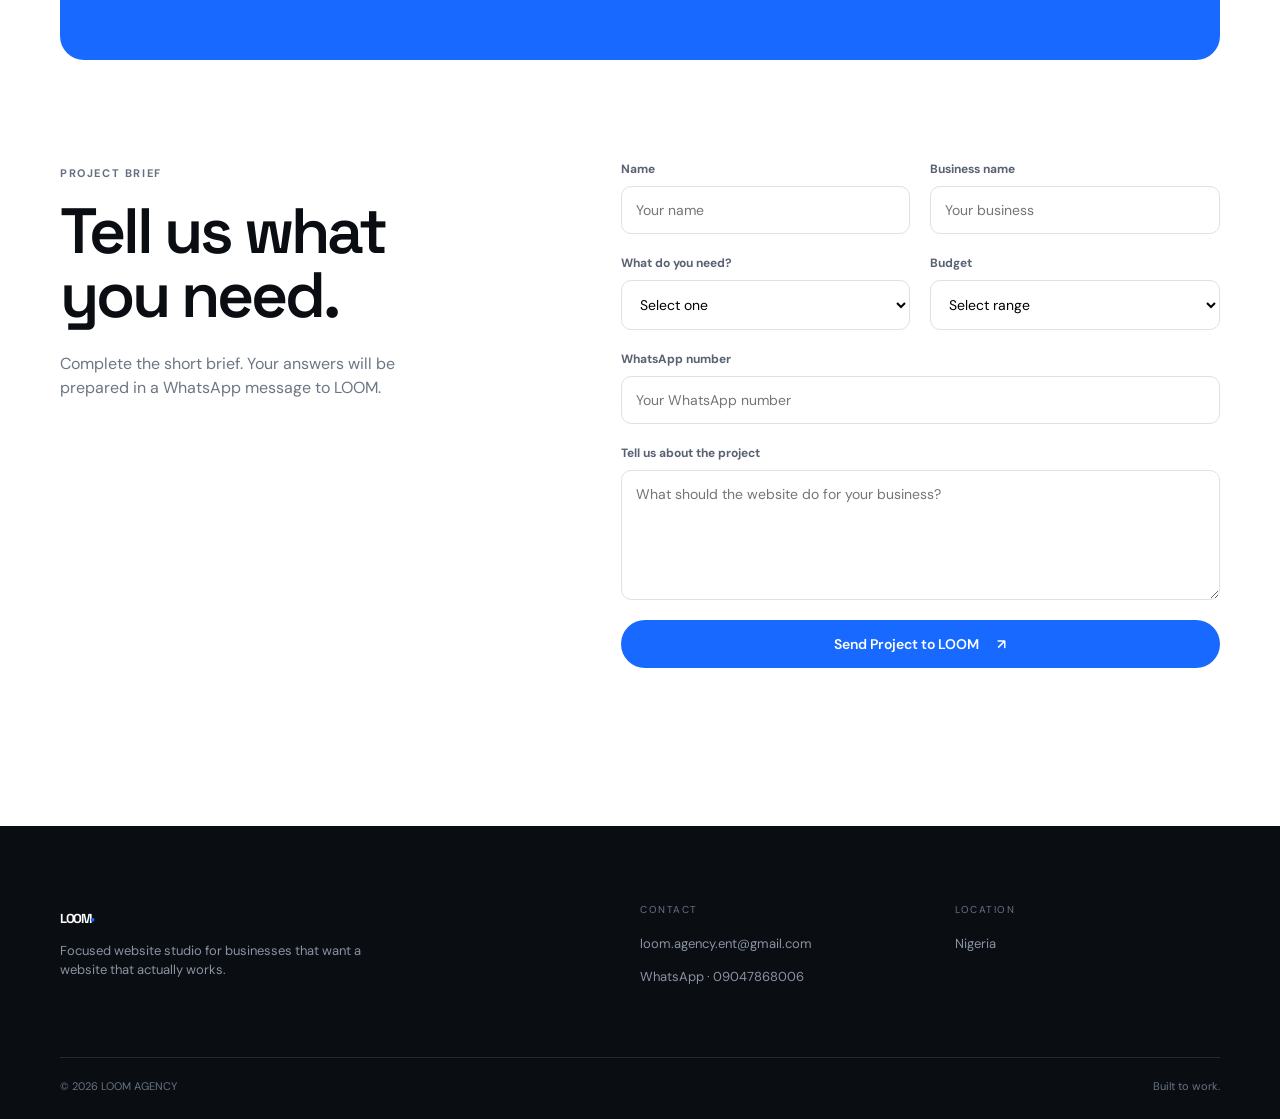
==== commit 5589e713: "Improve accessibility and SEO structure" ====
--- a/index.html
+++ b/index.html
@@ -1,32 +1,44 @@
 <!doctype html>
 <html lang="en">
 <head>
-<meta charset="UTF-8"><meta name="viewport" content="width=device-width, initial-scale=1.0">
+<meta charset="UTF-8">
+<meta name="viewport" content="width=device-width, initial-scale=1.0">
 <meta name="description" content="LOOM AGENCY builds modern websites that actually work for businesses in Nigeria.">
-<meta name="theme-color" content="#1769ff"><title>LOOM AGENCY — Websites That Work</title>
-<link rel="preconnect" href="https://fonts.googleapis.com"><link rel="preconnect" href="https://fonts.gstatic.com" crossorigin>
-<link href="https://fonts.googleapis.com/css2?family=DM+Sans:wght@400;500;600;700&family=Space+Grotesk:wght@500;600;700&display=swap" rel="stylesheet"><link rel="stylesheet" href="style.css">
+<meta name="theme-color" content="#1769ff">
+<meta name="robots" content="index,follow">
+<meta property="og:type" content="website">
+<meta property="og:title" content="LOOM AGENCY — Websites That Work">
+<meta property="og:description" content="A focused website studio for businesses that want a website that actually works.">
+<meta name="twitter:card" content="summary">
+<meta name="twitter:title" content="LOOM AGENCY — Websites That Work">
+<meta name="twitter:description" content="Modern, purposeful websites for businesses in Nigeria.">
+<title>LOOM AGENCY — Websites That Work</title>
+<link rel="preconnect" href="https://fonts.googleapis.com">
+<link rel="preconnect" href="https://fonts.gstatic.com" crossorigin>
+<link href="https://fonts.googleapis.com/css2?family=DM+Sans:wght@400;500;600;700&family=Space+Grotesk:wght@500;600;700&display=swap" rel="stylesheet">
+<link rel="stylesheet" href="style.css">
+<script type="application/ld+json">{"@context":"https://schema.org","@type":"ProfessionalService","name":"LOOM AGENCY","description":"A focused website studio for businesses that want a website that actually works.","email":"loom.agency.ent@gmail.com","telephone":"+2349047868006","areaServed":{"@type":"Country","name":"Nigeria"},"serviceType":["Website Development","E-commerce","Custom Web Solutions"]}</script>
 </head>
 <body>
-<header class="nav-wrap"><nav class="nav container"><a class="logo" href="#top">LOOM<span>•</span></a><div class="nav-links"><a href="#work">Work</a><a href="#services">Services</a><a href="#process">Process</a><a href="#pricing">Pricing</a><a href="#about">About</a></div><a class="button button-small" href="#start">Start a Project <span>↗</span></a><button class="menu-toggle" aria-label="Open menu" aria-expanded="false">☰</button></nav><div class="mobile-menu container"><a href="#work">Work</a><a href="#services">Services</a><a href="#process">Process</a><a href="#pricing">Pricing</a><a href="#about">About</a><a href="#project-form">Start a Project ↗</a></div></header>
+<header class="nav-wrap"><nav class="nav container"><a class="logo" href="#top" aria-label="LOOM AGENCY home">LOOM<span>•</span></a><div class="nav-links"><a href="#work">Work</a><a href="#services">Services</a><a href="#process">Process</a><a href="#pricing">Pricing</a><a href="#about">About</a></div><a class="button button-small" href="#start">Start a Project <span>↗</span></a><button class="menu-toggle" type="button" aria-label="Open menu" aria-expanded="false" aria-controls="mobileMenu">☰</button></nav><div class="mobile-menu container" id="mobileMenu"><a href="#work">Work</a><a href="#services">Services</a><a href="#process">Process</a><a href="#pricing">Pricing</a><a href="#about">About</a><a href="#project-form">Start a Project ↗</a></div></header>
 <main id="top">
-<section class="hero container"><div class="eyebrow"><span class="dot"></span> WEBSITE DEVELOPMENT STUDIO · NIGERIA</div><h1>Websites that<br><em>actually work.</em></h1><p class="hero-copy">LOOM builds modern, purposeful websites for businesses that want to look credible, get discovered and turn visitors into customers.</p><div class="hero-actions"><a class="button" href="#start">Start a Project <span>↗</span></a><a class="text-link" href="#work">View our work <span>→</span></a></div><div class="hero-note"><span>Strategy</span><i>·</i><span>Design</span><i>·</i><span>Development</span><i>·</i><span>Launch</span></div></section>
+<section class="hero container"><div class="eyebrow"><span class="dot" aria-hidden="true"></span> WEBSITE DEVELOPMENT STUDIO · NIGERIA</div><h1>Websites that<br><em>actually work.</em></h1><p class="hero-copy">LOOM builds modern, purposeful websites for businesses that want to look credible, get discovered and turn visitors into customers.</p><div class="hero-actions"><a class="button" href="#start">Start a Project <span>↗</span></a><a class="text-link" href="#work">View our work <span>→</span></a></div><div class="hero-note"><span>Strategy</span><i>·</i><span>Design</span><i>·</i><span>Development</span><i>·</i><span>Launch</span></div></section>
 <section class="proof-strip"><div class="container proof-grid"><div><strong>₦130K+</strong><span>Starting project range</span></div><div><strong>Mobile-first</strong><span>Built for how customers browse</span></div><div><strong>Direct</strong><span>Talk to LOOM on WhatsApp</span></div><div><strong>Purpose-led</strong><span>Business problem first</span></div></div></section>
 <section id="work" class="section container"><div class="section-head"><div><span class="kicker">01 — SELECTED WORK</span><h2>Built with purpose.</h2></div><p>Real concepts and client work, presented around the business problem each website is designed to solve.</p></div><div class="work-grid">
 <article class="work-card featured"><button class="work-trigger" data-case="batish" aria-label="View Batish Hotel case study"><div class="mockup mockup-blue"><div class="mock-nav">BATISH <span>MENU</span></div><div class="mock-title">STAY<br><strong>BETTER.</strong></div><div class="mock-pill">BOOK YOUR STAY →</div></div><div class="work-meta"><span>Batish Hotel</span><span>Hospitality · Website</span></div><span class="case-link">View case study ↗</span></button></article>
 <article class="work-card"><button class="work-trigger" data-case="property" aria-label="View Property4Naija case study"><div class="mockup mockup-light"><div class="mock-nav">PROPERTY<span>4NAIJA</span></div><div class="property-lines"><b>FIND YOUR<br>PLACE.</b><i></i><i></i><i></i></div></div><div class="work-meta"><span>Property4Naija</span><span>Real Estate · Concept</span></div><span class="case-link">View case study ↗</span></button></article>
 <article class="work-card"><button class="work-trigger" data-case="loom" aria-label="View LOOM business concept case study"><div class="mockup mockup-dark"><div class="mock-nav">LOOM / 03</div><div class="dark-copy">YOUR<br><strong>BUSINESS.</strong><br>ONLINE.</div><div class="grid-orb"></div></div><div class="work-meta"><span>Business concept</span><span>Business · Web Design</span></div><span class="case-link">View case study ↗</span></button></article>
 </div></section>
-<section id="services" class="section services-section"><div class="container"><div class="section-head"><div><span class="kicker">02 — WHAT WE DO</span><h2>Only what matters.</h2></div><p>No bloated service list. Just focused web solutions designed around your business.</p></div><div class="service-list"><div class="service"><span>01</span><div><h3>Business Websites</h3><p>Professional websites that establish credibility and turn attention into enquiries.</p></div><b>↗</b></div><div class="service"><span>02</span><div><h3>E-commerce</h3><p>Clean, mobile-first storefronts built to make discovering and buying simple.</p></div><b>↗</b></div><div class="service"><span>03</span><div><h3>Custom Web Solutions</h3><p>Booking, portals, dashboards and other functionality built around the way your business works.</p></div><b>↗</b></div></div></div></section>
+<section id="services" class="section services-section"><div class="container"><div class="section-head"><div><span class="kicker">02 — WHAT WE DO</span><h2>Only what matters.</h2></div><p>No bloated service list. Just focused web solutions designed around your business.</p></div><div class="service-list"><div class="service"><span>01</span><div><h3>Business Websites</h3><p>Professional websites that establish credibility and turn attention into enquiries.</p></div><b aria-hidden="true">↗</b></div><div class="service"><span>02</span><div><h3>E-commerce</h3><p>Clean, mobile-first storefronts built to make discovering and buying simple.</p></div><b aria-hidden="true">↗</b></div><div class="service"><span>03</span><div><h3>Custom Web Solutions</h3><p>Booking, portals, dashboards and other functionality built around the way your business works.</p></div><b aria-hidden="true">↗</b></div></div></div></section>
 <section id="process" class="section container"><div class="section-head"><div><span class="kicker">03 — HOW IT WORKS</span><h2>From problem<br>to launch.</h2></div></div><div class="process-grid"><div><span>01</span><h3>Discover</h3><p>We understand your business, customers and goals.</p></div><div><span>02</span><h3>Design</h3><p>We shape the visual direction and user experience.</p></div><div><span>03</span><h3>Build</h3><p>We develop the website and its required functionality.</p></div><div><span>04</span><h3>Launch</h3><p>We test, optimise and put your website online.</p></div></div></section>
 <section id="pricing" class="section pricing-section"><div class="container"><div class="section-head"><div><span class="kicker">04 — PRICING</span><h2>Simple pricing.<br>No surprises.</h2></div><p>Every project is different. These ranges give you a clear starting point.</p></div><div class="pricing-grid"><article><span>STARTER</span><strong>₦130K+</strong><p>For businesses that need a professional online presence.</p><a href="#start">Start here →</a></article><article class="popular"><span>BUSINESS <small>POPULAR</small></span><strong>₦250K+</strong><p>For businesses ready for a stronger digital presence and more functionality.</p><a href="#start">Start here →</a></article><article><span>CUSTOM</span><strong>₦400K+</strong><p>For advanced websites and custom business requirements.</p><a href="#start">Talk to LOOM →</a></article></div></div></section>
 <section class="section why-section"><div class="container"><div class="section-head"><div><span class="kicker">05 — WHY LOOM</span><h2>Not just another<br>website vendor.</h2></div><p>We focus on the reason the website needs to exist in the first place.</p></div><div class="why-grid"><article><span>01</span><h3>Business-first</h3><p>We start with what the website needs to achieve, then choose the right structure and features.</p></article><article><span>02</span><h3>Clear communication</h3><p>No confusing handoffs. You know what is being built and why throughout the project.</p></article><article><span>03</span><h3>Built to be useful</h3><p>Fast, responsive interfaces with clear calls to action and practical functionality.</p></article></div></div></section>
-<section id="about" class="section container about"><div class="about-mark">L<span>•</span></div><div><span class="kicker">06 — ABOUT LOOM</span><h2>We exist to solve<br>real online problems.</h2><p>Businesses don't need another website that simply sits online. They need an online presence that makes sense, works properly and helps move the business forward.</p><p>That's what LOOM is here to build.</p></div></section>
+<section id="about" class="section container about"><div class="about-mark" aria-hidden="true">L<span>•</span></div><div><span class="kicker">06 — ABOUT LOOM</span><h2>We exist to solve<br>real online problems.</h2><p>Businesses don't need another website that simply sits online. They need an online presence that makes sense, works properly and helps move the business forward.</p><p>That's what LOOM is here to build.</p></div></section>
 <section class="section faq-section"><div class="container"><div class="section-head"><div><span class="kicker">07 — FAQ</span><h2>Before we<br>start.</h2></div></div><div class="faq-list"><details><summary>How much does a website cost?</summary><p>LOOM projects start from ₦130,000. The final price depends on the scope, pages, functionality and content requirements.</p></details><details><summary>How long does a project take?</summary><p>Timelines depend on the scope. Once we understand your requirements, we can give you a realistic delivery window before work begins.</p></details><details><summary>Do I need to know anything technical?</summary><p>No. You explain the business problem and what you need the website to do. LOOM handles the technical implementation.</p></details><details><summary>How do I start?</summary><p>Complete the project brief below. Your answers are turned into a prefilled WhatsApp message so you can continue the conversation directly with LOOM.</p></details></div></div></section>
 <section id="start" class="cta container"><div><span class="kicker">READY WHEN YOU ARE</span><h2>Let's build something<br><em>that works.</em></h2></div><a class="button button-white" href="#project-form">Start a Project <span>↗</span></a></section>
-<section id="project-form" class="form-section container"><div class="form-intro"><span class="kicker">PROJECT BRIEF</span><h2>Tell us what<br>you need.</h2><p>Complete the short brief. Your answers will be prepared in a WhatsApp message to LOOM.</p></div><form id="projectForm"><label>Name<input name="name" required autocomplete="name" placeholder="Your name"></label><label>Business name<input name="business" required autocomplete="organization" placeholder="Your business"></label><label>What do you need?<select name="type" required><option value="">Select one</option><option>Business website</option><option>E-commerce website</option><option>Website redesign</option><option>Custom web solution</option></select></label><label>Budget<select name="budget" required><option value="">Select range</option><option>₦130,000 – ₦200,000</option><option>₦200,000 – ₦300,000</option><option>₦300,000 – ₦400,000</option><option>₦400,000+</option></select></label><label>WhatsApp number<input name="phone" type="tel" required autocomplete="tel" placeholder="Your WhatsApp number"></label><label>Tell us about the project<textarea name="details" required placeholder="What should the website do for your business?"></textarea></label><button class="button" type="submit">Send Project to LOOM <span>↗</span></button><p class="form-status" id="formStatus" role="status"></p></form></section>
+<section id="project-form" class="form-section container"><div class="form-intro"><span class="kicker">PROJECT BRIEF</span><h2>Tell us what<br>you need.</h2><p>Complete the short brief. Your answers will be prepared in a WhatsApp message to LOOM.</p></div><form id="projectForm"><label>Name<input name="name" required autocomplete="name" placeholder="Your name"></label><label>Business name<input name="business" required autocomplete="organization" placeholder="Your business"></label><label>What do you need?<select name="type" required><option value="">Select one</option><option>Business website</option><option>E-commerce website</option><option>Website redesign</option><option>Custom web solution</option></select></label><label>Budget<select name="budget" required><option value="">Select range</option><option>₦130,000 – ₦200,000</option><option>₦200,000 – ₦300,000</option><option>₦300,000 – ₦400,000</option><option>₦400,000+</option></select></label><label>WhatsApp number<input name="phone" type="tel" required autocomplete="tel" placeholder="Your WhatsApp number"></label><label>Tell us about the project<textarea name="details" required placeholder="What should the website do for your business?"></textarea></label><button class="button" type="submit">Send Project to LOOM <span>↗</span></button><p class="form-status" id="formStatus" role="status" aria-live="polite"></p></form></section>
 </main>
-<div class="case-modal" id="caseModal" aria-hidden="true"><div class="case-backdrop" data-close-case></div><article class="case-dialog" role="dialog" aria-modal="true" aria-labelledby="caseTitle"><button class="case-close" data-close-case aria-label="Close case study">×</button><span class="kicker" id="caseType">CASE STUDY</span><h2 id="caseTitle">Project</h2><p id="caseSummary"></p><div class="case-details"><div><span>PROBLEM</span><p id="caseProblem"></p></div><div><span>APPROACH</span><p id="caseApproach"></p></div><div><span>DELIVERABLE</span><p id="caseDeliverable"></p></div><div><span>ROLE</span><p id="caseRole"></p></div></div><a class="button" href="#project-form" data-close-case>Build something similar <span>↗</span></a></article></div>
+<div class="case-modal" id="caseModal" aria-hidden="true"><div class="case-backdrop" data-close-case></div><article class="case-dialog" role="dialog" aria-modal="true" aria-labelledby="caseTitle"><button class="case-close" type="button" data-close-case aria-label="Close case study">×</button><span class="kicker" id="caseType">CASE STUDY</span><h2 id="caseTitle">Project</h2><p id="caseSummary"></p><div class="case-details"><div><span>PROBLEM</span><p id="caseProblem"></p></div><div><span>APPROACH</span><p id="caseApproach"></p></div><div><span>DELIVERABLE</span><p id="caseDeliverable"></p></div><div><span>ROLE</span><p id="caseRole"></p></div></div><a class="button" href="#project-form" data-close-case>Build something similar <span>↗</span></a></article></div>
 <a class="floating-wa" href="https://wa.me/2349047868006" aria-label="Chat with LOOM AGENCY on WhatsApp">WhatsApp <span>↗</span></a>
 <footer class="footer"><div class="container footer-grid"><div><a class="logo" href="#top">LOOM<span>•</span></a><p>Focused website studio for businesses that want a website that actually works.</p></div><div><span class="footer-label">CONTACT</span><a href="mailto:loom.agency.ent@gmail.com">loom.agency.ent@gmail.com</a><a href="https://wa.me/2349047868006">WhatsApp · 09047868006</a></div><div><span class="footer-label">LOCATION</span><p>Nigeria</p></div></div><div class="container footer-bottom"><span>© 2026 LOOM AGENCY</span><span>Built to work.</span></div></footer>
 <script src="script.js"></script></body></html>
--- a/style.css
+++ b/style.css
@@ -1 +1 @@
-*{box-sizing:border-box;margin:0;padding:0}html{scroll-behavior:smooth}body{font-family:'DM Sans',sans-serif;color:#0a0d12;background:#fff;line-height:1.5}.container{width:min(1160px,calc(100% - 40px));margin:auto}.nav-wrap{position:sticky;top:0;z-index:20;background:rgba(255,255,255,.9);backdrop-filter:blur(16px);border-bottom:1px solid #e9edf2}.nav{height:76px;display:flex;align-items:center;justify-content:space-between}.logo{font:700 25px 'Space Grotesk';letter-spacing:-1.5px;color:#0a0d12;text-decoration:none}.logo span,.about-mark span{color:#1769ff}.nav-links{display:flex;gap:30px}.nav-links a,.text-link{color:#252a33;text-decoration:none;font-size:14px}.nav-links a:hover,.text-link:hover{color:#1769ff}.button{display:inline-flex;align-items:center;justify-content:center;gap:18px;padding:15px 20px;background:#1769ff;color:#fff;text-decoration:none;border:0;border-radius:999px;font:600 14px 'DM Sans';cursor:pointer;transition:.2s}.button:hover{transform:translateY(-2px);box-shadow:0 10px 25px #1769ff30}.button-small{padding:11px 16px}.menu-toggle{display:none;background:none;border:0;font-size:23px;color:#0a0d12}.mobile-menu{display:none}.hero{padding:120px 0 90px}.eyebrow,.kicker{font-size:11px;font-weight:700;letter-spacing:1.6px;color:#647080}.eyebrow{display:flex;align-items:center;gap:9px}.dot{width:7px;height:7px;border-radius:50%;background:#1769ff}.hero h1{font:700 clamp(60px,9vw,124px)/.9 'Space Grotesk';letter-spacing:-6px;margin:28px 0}.hero h1 em,.cta h2 em{font-style:normal;color:#1769ff}.hero-copy{max-width:600px;font-size:20px;color:#596272}.hero-actions{display:flex;align-items:center;gap:28px;margin-top:34px}.text-link{font-weight:600}.text-link span{margin-left:7px}.hero-note{margin-top:85px;display:flex;gap:13px;color:#818a98;font-size:12px}.section{padding:100px 0}.section-head{display:flex;justify-content:space-between;gap:40px;margin-bottom:48px}.section-head h2,.form-intro h2{font:600 clamp(42px,5vw,68px)/1 'Space Grotesk';letter-spacing:-3px;margin-top:15px}.section-head>p{max-width:360px;color:#687181;align-self:end}.work-grid{display:grid;grid-template-columns:1.25fr 1fr;gap:24px}.work-card:first-child{grid-row:span 2}.work-card{transition:transform .25s}.work-card:hover{transform:translateY(-5px)}.work-trigger{display:block;width:100%;padding:0;border:0;background:none;text-align:left;color:inherit;font:inherit;cursor:pointer}.mockup{height:430px;border-radius:18px;padding:28px;position:relative;overflow:hidden}.mockup-blue{background:#1769ff;color:white}.mockup-light{background:#edf1f5}.mockup-dark{background:#0b0d11;color:white}.mock-nav{display:flex;justify-content:space-between;font:700 12px 'Space Grotesk';letter-spacing:1px}.mock-title{font:500 62px/1 'Space Grotesk';position:absolute;left:32px;bottom:90px;letter-spacing:-4px}.mock-title strong,.dark-copy strong{font-weight:700}.mock-pill{position:absolute;bottom:30px;left:32px;border:1px solid #ffffff80;border-radius:30px;padding:10px 14px;font-size:10px}.property-lines{position:absolute;inset:110px 30px 30px;display:flex;flex-direction:column;gap:13px}.property-lines b{font:600 44px/1 'Space Grotesk';letter-spacing:-2px;margin-bottom:20px}.property-lines i{display:block;height:38px;background:#fff;border-radius:5px}.dark-copy{position:absolute;left:30px;bottom:38px;font:500 48px/.92 'Space Grotesk';letter-spacing:-3px}.grid-orb{position:absolute;width:190px;height:190px;border-radius:50%;border:1px solid #fff5;right:-50px;top:90px;box-shadow:0 0 0 30px #fff1,0 0 0 60px #fff0}.work-meta{display:flex;justify-content:space-between;padding:15px 3px 5px;font-size:12px;color:#697384}.work-meta span:last-child{color:#98a0ad}.case-link{display:block;padding:0 3px 12px;color:#1769ff;font-size:12px;font-weight:700}.work-trigger:focus-visible{outline:3px solid #1769ff;outline-offset:5px;border-radius:18px}.case-modal{position:fixed;inset:0;z-index:50;display:none}.case-modal.open{display:block}.case-backdrop{position:absolute;inset:0;background:#0a0d12b8;backdrop-filter:blur(8px)}.case-dialog{position:relative;width:min(760px,calc(100% - 28px));max-height:calc(100vh - 40px);overflow:auto;margin:20px auto;background:#fff;border-radius:24px;padding:44px;box-shadow:0 30px 80px #0004;transform:translateY(20px);animation:caseIn .25s ease forwards}.case-close{position:absolute;right:20px;top:17px;width:38px;height:38px;border:1px solid #dce2e8;border-radius:50%;background:#fff;font-size:25px;line-height:1;cursor:pointer}.case-dialog h2{font:600 clamp(40px,7vw,66px)/.95 'Space Grotesk';letter-spacing:-3px;margin:15px 45px 18px 0}.case-dialog>p{max-width:620px;color:#687181;font-size:17px}.case-details{display:grid;grid-template-columns:1fr 1fr;gap:1px;margin:35px 0;background:#dce2e8;border:1px solid #dce2e8}.case-details>div{background:#fff;padding:24px}.case-details span{font-size:10px;font-weight:700;letter-spacing:1.4px;color:#8992a0}.case-details p{margin-top:9px;color:#596272;font-size:14px}.case-dialog .button{margin-top:5px}@keyframes caseIn{to{transform:translateY(0)}}body.modal-open{overflow:hidden}.services-section,.pricing-section{background:#f5f7f9}.service-list{border-top:1px solid #dce1e7}.service{display:grid;grid-template-columns:80px 1fr 30px;gap:25px;align-items:center;padding:30px 0;border-bottom:1px solid #dce1e7}.service>span,.process-grid>div>span{font-size:11px;color:#8992a0}.service h3{font:600 28px 'Space Grotesk';letter-spacing:-1px}.service p{color:#707987;margin-top:7px;max-width:620px}.service b{font-size:20px;color:#1769ff}.process-grid{display:grid;grid-template-columns:repeat(4,1fr);border-top:1px solid #dce1e7}.process-grid>div{padding:28px 25px 0 0;border-right:1px solid #dce1e7}.process-grid>div:not(:first-child){padding-left:25px}.process-grid h3{font:600 25px 'Space Grotesk';margin:35px 0 10px}.process-grid p{color:#707987;font-size:14px}.pricing-grid{display:grid;grid-template-columns:repeat(3,1fr);gap:15px}.pricing-grid article{background:#fff;border:1px solid #e0e5eb;border-radius:16px;padding:30px;min-height:300px;display:flex;flex-direction:column}.pricing-grid article.popular{border:2px solid #1769ff}.pricing-grid article>span{font-size:11px;font-weight:700;letter-spacing:1.4px}.pricing-grid small{color:#1769ff;margin-left:7px;font-size:9px}.pricing-grid strong{font:600 40px 'Space Grotesk';margin:30px 0 15px;letter-spacing:-2px}.pricing-grid p{color:#717b89;font-size:14px}.pricing-grid a{margin-top:auto;color:#1769ff;text-decoration:none;font-weight:600;font-size:14px}.about{display:grid;grid-template-columns:1fr 2fr;gap:50px}.about-mark{font:700 190px/.8 'Space Grotesk';letter-spacing:-15px}.about p{max-width:650px;color:#667180;font-size:18px;margin-top:28px}.cta{background:#1769ff;color:white;border-radius:24px;padding:70px;display:flex;justify-content:space-between;align-items:end;margin-bottom:100px}.cta .kicker{color:#bcd3ff}.cta h2{font:600 clamp(44px,5vw,70px)/.98 'Space Grotesk';letter-spacing:-3px;margin-top:16px}.button-white{background:#fff;color:#1769ff}.form-section{display:grid;grid-template-columns:1fr 1.3fr;gap:100px;padding-bottom:120px}.form-intro p{color:#6d7684;max-width:380px;margin-top:25px}.form-section form{display:grid;grid-template-columns:1fr 1fr;gap:20px}label{font-size:12px;font-weight:700;color:#596272}input,select,textarea{display:block;width:100%;margin-top:8px;border:1px solid #dce2e8;border-radius:10px;padding:14px;font:14px 'DM Sans';outline:none;background:white}input:focus,select:focus,textarea:focus{border-color:#1769ff;box-shadow:0 0 0 3px #1769ff14}textarea{min-height:130px;resize:vertical}.form-section label:nth-of-type(5),.form-section label:nth-of-type(6),.form-section button,.form-status{grid-column:1/-1}.form-status{font-size:12px;color:#647080;min-height:18px}.footer{background:#0a0d12;color:white;padding:70px 0 25px}.footer-grid{display:grid;grid-template-columns:2fr 1fr 1fr;gap:50px}.footer .logo{color:white}.footer-grid p,.footer-grid a{display:block;color:#8993a2;text-decoration:none;margin-top:14px;font-size:13px;max-width:330px}.footer-grid a:hover{color:white}.footer-label{font-size:10px;letter-spacing:1.5px;color:#687383}.footer-bottom{border-top:1px solid #252a31;margin-top:70px;padding-top:20px;display:flex;justify-content:space-between;color:#687383;font-size:11px}@media(max-width:800px){.nav-links{display:none}.menu-toggle{display:block}.nav .button-small{display:none}.mobile-menu{padding:0 0 20px;display:none;flex-direction:column;gap:16px}.mobile-menu.open{display:flex}.mobile-menu a{color:#252a33;text-decoration:none;font-size:14px}.container{width:min(100% - 28px,1160px)}.hero{padding:80px 0 60px}.hero h1{letter-spacing:-4px}.hero-copy{font-size:17px}.section{padding:70px 0}.section-head{display:block}.section-head>p{margin-top:20px}.work-grid{grid-template-columns:1fr}.work-card:first-child{grid-row:auto}.mockup{height:340px}.process-grid{grid-template-columns:1fr 1fr}.process-grid>div{border-bottom:1px solid #dce1e7;padding:25px 15px 25px 0}.process-grid>div:not(:first-child){padding-left:15px}.pricing-grid{grid-template-columns:1fr}.about{grid-template-columns:1fr;gap:35px}.about-mark{font-size:120px}.cta{display:block;padding:45px 28px;margin-bottom:70px}.cta .button{margin-top:30px}.form-section{grid-template-columns:1fr;gap:50px;padding-bottom:80px}.footer-grid{grid-template-columns:1fr 1fr}.footer-grid>div:first-child{grid-column:1/-1}.hero-note{margin-top:55px}.form-section form{grid-template-columns:1fr}.form-section label{grid-column:1/-1!important}.case-dialog{padding:35px 24px;margin:14px auto;max-height:calc(100vh - 28px)}.case-details{grid-template-columns:1fr}.case-dialog h2{letter-spacing:-2px}.case-dialog>p{font-size:15px}}+*{box-sizing:border-box;margin:0;padding:0}html{scroll-behavior:smooth}body{font-family:'DM Sans',sans-serif;color:#0a0d12;background:#fff;line-height:1.5}.container{width:min(1160px,calc(100% - 40px));margin:auto}.nav-wrap{position:sticky;top:0;z-index:20;background:rgba(255,255,255,.9);backdrop-filter:blur(16px);border-bottom:1px solid #e9edf2}.nav{height:76px;display:flex;align-items:center;justify-content:space-between}.logo{font:700 25px 'Space Grotesk';letter-spacing:-1.5px;color:#0a0d12;text-decoration:none}.logo span,.about-mark span{color:#1769ff}.nav-links{display:flex;gap:30px}.nav-links a,.text-link{color:#252a33;text-decoration:none;font-size:14px}.nav-links a:hover,.text-link:hover{color:#1769ff}.button{display:inline-flex;align-items:center;justify-content:center;gap:18px;padding:15px 20px;background:#1769ff;color:#fff;text-decoration:none;border:0;border-radius:999px;font:600 14px 'DM Sans';cursor:pointer;transition:.2s}.button:hover{transform:translateY(-2px);box-shadow:0 10px 25px #1769ff30}.button-small{padding:11px 16px}.menu-toggle{display:none;background:none;border:0;font-size:23px;color:#0a0d12}.mobile-menu{display:none}.hero{padding:120px 0 90px}.eyebrow,.kicker{font-size:11px;font-weight:700;letter-spacing:1.6px;color:#647080}.eyebrow{display:flex;align-items:center;gap:9px}.dot{width:7px;height:7px;border-radius:50%;background:#1769ff}.hero h1{font:700 clamp(60px,9vw,124px)/.9 'Space Grotesk';letter-spacing:-6px;margin:28px 0}.hero h1 em,.cta h2 em{font-style:normal;color:#1769ff}.hero-copy{max-width:600px;font-size:20px;color:#596272}.hero-actions{display:flex;align-items:center;gap:28px;margin-top:34px}.text-link{font-weight:600}.text-link span{margin-left:7px}.hero-note{margin-top:85px;display:flex;gap:13px;color:#818a98;font-size:12px}.proof-strip{border-top:1px solid #dce1e7;border-bottom:1px solid #dce1e7}.proof-grid{display:grid;grid-template-columns:repeat(4,1fr)}.proof-grid>div{padding:24px 25px 24px 0;border-right:1px solid #dce1e7}.proof-grid>div:not(:first-child){padding-left:25px}.proof-grid>div:last-child{border-right:0}.proof-grid strong{display:block;font:600 22px 'Space Grotesk';letter-spacing:-.5px}.proof-grid span{display:block;margin-top:4px;font-size:11px;color:#7b8593}.section{padding:100px 0}.section-head{display:flex;justify-content:space-between;gap:40px;margin-bottom:48px}.section-head h2,.form-intro h2{font:600 clamp(42px,5vw,68px)/1 'Space Grotesk';letter-spacing:-3px;margin-top:15px}.section-head>p{max-width:360px;color:#687181;align-self:end}.work-grid{display:grid;grid-template-columns:1.25fr 1fr;gap:24px}.work-card:first-child{grid-row:span 2}.work-card{transition:transform .25s}.work-card:hover{transform:translateY(-5px)}.work-trigger{display:block;width:100%;padding:0;border:0;background:none;text-align:left;color:inherit;font:inherit;cursor:pointer}.mockup{height:430px;border-radius:18px;padding:28px;position:relative;overflow:hidden}.mockup-blue{background:#1769ff;color:white}.mockup-light{background:#edf1f5}.mockup-dark{background:#0b0d11;color:white}.mock-nav{display:flex;justify-content:space-between;font:700 12px 'Space Grotesk';letter-spacing:1px}.mock-title{font:500 62px/1 'Space Grotesk';position:absolute;left:32px;bottom:90px;letter-spacing:-4px}.mock-title strong,.dark-copy strong{font-weight:700}.mock-pill{position:absolute;bottom:30px;left:32px;border:1px solid #ffffff80;border-radius:30px;padding:10px 14px;font-size:10px}.property-lines{position:absolute;inset:110px 30px 30px;display:flex;flex-direction:column;gap:13px}.property-lines b{font:600 44px/1 'Space Grotesk';letter-spacing:-2px;margin-bottom:20px}.property-lines i{display:block;height:38px;background:#fff;border-radius:5px}.dark-copy{position:absolute;left:30px;bottom:38px;font:500 48px/.92 'Space Grotesk';letter-spacing:-3px}.grid-orb{position:absolute;width:190px;height:190px;border-radius:50%;border:1px solid #fff5;right:-50px;top:90px;box-shadow:0 0 0 30px #fff1,0 0 0 60px #fff0}.work-meta{display:flex;justify-content:space-between;padding:15px 3px 5px;font-size:12px;color:#697384}.work-meta span:last-child{color:#98a0ad}.case-link{display:block;padding:0 3px 12px;color:#1769ff;font-size:12px;font-weight:700}.work-trigger:focus-visible{outline:3px solid #1769ff;outline-offset:5px;border-radius:18px}.case-modal{position:fixed;inset:0;z-index:50;display:none}.case-modal.open{display:block}.case-backdrop{position:absolute;inset:0;background:#0a0d12b8;backdrop-filter:blur(8px)}.case-dialog{position:relative;width:min(760px,calc(100% - 28px));max-height:calc(100vh - 40px);overflow:auto;margin:20px auto;background:#fff;border-radius:24px;padding:44px;box-shadow:0 30px 80px #0004;transform:translateY(20px);animation:caseIn .25s ease forwards}.case-close{position:absolute;right:20px;top:17px;width:38px;height:38px;border:1px solid #dce2e8;border-radius:50%;background:#fff;font-size:25px;line-height:1;cursor:pointer}.case-dialog h2{font:600 clamp(40px,7vw,66px)/.95 'Space Grotesk';letter-spacing:-3px;margin:15px 45px 18px 0}.case-dialog>p{max-width:620px;color:#687181;font-size:17px}.case-details{display:grid;grid-template-columns:1fr 1fr;gap:1px;margin:35px 0;background:#dce2e8;border:1px solid #dce2e8}.case-details>div{background:#fff;padding:24px}.case-details span{font-size:10px;font-weight:700;letter-spacing:1.4px;color:#8992a0}.case-details p{margin-top:9px;color:#596272;font-size:14px}.case-dialog .button{margin-top:5px}@keyframes caseIn{to{transform:translateY(0)}}body.modal-open{overflow:hidden}.services-section,.pricing-section{background:#f5f7f9}.service-list{border-top:1px solid #dce1e7}.service{display:grid;grid-template-columns:80px 1fr 30px;gap:25px;align-items:center;padding:30px 0;border-bottom:1px solid #dce1e7}.service>span,.process-grid>div>span,.why-grid article>span{font-size:11px;color:#8992a0}.service h3{font:600 28px 'Space Grotesk';letter-spacing:-1px}.service p{color:#707987;margin-top:7px;max-width:620px}.service b{font-size:20px;color:#1769ff}.process-grid{display:grid;grid-template-columns:repeat(4,1fr);border-top:1px solid #dce1e7}.process-grid>div{padding:28px 25px 0 0;border-right:1px solid #dce1e7}.process-grid>div:not(:first-child){padding-left:25px}.process-grid h3{font:600 25px 'Space Grotesk';margin:35px 0 10px}.process-grid p{color:#707987;font-size:14px}.pricing-grid{display:grid;grid-template-columns:repeat(3,1fr);gap:15px}.pricing-grid article{background:#fff;border:1px solid #e0e5eb;border-radius:16px;padding:30px;min-height:300px;display:flex;flex-direction:column}.pricing-grid article.popular{border:2px solid #1769ff}.pricing-grid article>span{font-size:11px;font-weight:700;letter-spacing:1.4px}.pricing-grid small{color:#1769ff;margin-left:7px;font-size:9px}.pricing-grid strong{font:600 40px 'Space Grotesk';margin:30px 0 15px;letter-spacing:-2px}.pricing-grid p{color:#717b89;font-size:14px}.pricing-grid a{margin-top:auto;color:#1769ff;text-decoration:none;font-weight:600;font-size:14px}.why-section{background:#0a0d12;color:white}.why-section .kicker,.why-section .section-head>p{color:#8993a2}.why-grid{display:grid;grid-template-columns:repeat(3,1fr);border-top:1px solid #252a31}.why-grid article{padding:28px 30px 0 0;border-right:1px solid #252a31}.why-grid article:not(:first-child){padding-left:30px}.why-grid article:last-child{border-right:0}.why-grid h3{font:600 28px 'Space Grotesk';margin:35px 0 12px;letter-spacing:-1px}.why-grid p{color:#8993a2;font-size:14px;max-width:320px}.about{display:grid;grid-template-columns:1fr 2fr;gap:50px}.about-mark{font:700 190px/.8 'Space Grotesk';letter-spacing:-15px}.about p{max-width:650px;color:#667180;font-size:18px;margin-top:28px}.faq-section{background:#f5f7f9}.faq-list{border-top:1px solid #dce1e7}.faq-list details{border-bottom:1px solid #dce1e7}.faq-list summary{list-style:none;cursor:pointer;padding:25px 45px 25px 0;position:relative;font:600 21px 'Space Grotesk'}.faq-list summary::-webkit-details-marker{display:none}.faq-list summary::after{content:'+';position:absolute;right:5px;top:21px;font:400 25px 'DM Sans';color:#1769ff}.faq-list details[open] summary::after{content:'−'}.faq-list details p{max-width:700px;padding:0 45px 25px 0;color:#687181;font-size:15px}.cta{background:#1769ff;color:white;border-radius:24px;padding:70px;display:flex;justify-content:space-between;align-items:end;margin-bottom:100px}.cta .kicker{color:#bcd3ff}.cta h2{font:600 clamp(44px,5vw,70px)/.98 'Space Grotesk';letter-spacing:-3px;margin-top:16px}.button-white{background:#fff;color:#1769ff}.form-section{display:grid;grid-template-columns:1fr 1.3fr;gap:100px;padding-bottom:120px}.form-intro p{color:#6d7684;max-width:380px;margin-top:25px}.form-section form{display:grid;grid-template-columns:1fr 1fr;gap:20px}label{font-size:12px;font-weight:700;color:#596272}input,select,textarea{display:block;width:100%;margin-top:8px;border:1px solid #dce2e8;border-radius:10px;padding:14px;font:14px 'DM Sans';outline:none;background:white}input:focus,select:focus,textarea:focus{border-color:#1769ff;box-shadow:0 0 0 3px #1769ff14}textarea{min-height:130px;resize:vertical}.form-section label:nth-of-type(5),.form-section label:nth-of-type(6),.form-section button,.form-status{grid-column:1/-1}.form-status{font-size:12px;color:#647080;min-height:18px}.floating-wa{position:fixed;right:22px;bottom:22px;z-index:25;display:flex;align-items:center;gap:12px;padding:13px 17px;background:#1769ff;color:white;border-radius:999px;text-decoration:none;font-size:12px;font-weight:700;box-shadow:0 12px 30px #1769ff45;transition:.2s}.floating-wa:hover{transform:translateY(-3px)}.footer{background:#0a0d12;color:white;padding:70px 0 25px}.footer-grid{display:grid;grid-template-columns:2fr 1fr 1fr;gap:50px}.footer .logo{color:white}.footer-grid p,.footer-grid a{display:block;color:#8993a2;text-decoration:none;margin-top:14px;font-size:13px;max-width:330px}.footer-grid a:hover{color:white}.footer-label{font-size:10px;letter-spacing:1.5px;color:#687383}.footer-bottom{border-top:1px solid #252a31;margin-top:70px;padding-top:20px;display:flex;justify-content:space-between;color:#687383;font-size:11px}@media(max-width:800px){.nav-links{display:none}.menu-toggle{display:block}.nav .button-small{display:none}.mobile-menu{padding:0 0 20px;display:none;flex-direction:column;gap:16px}.mobile-menu.open{display:flex}.mobile-menu a{color:#252a33;text-decoration:none;font-size:14px}.container{width:min(100% - 28px,1160px)}.hero{padding:80px 0 60px}.hero h1{letter-spacing:-4px}.hero-copy{font-size:17px}.hero-note{margin-top:55px;flex-wrap:wrap}.proof-grid{grid-template-columns:1fr 1fr}.proof-grid>div{border-bottom:1px solid #dce1e7}.proof-grid>div:nth-child(2){border-right:0}.proof-grid>div:nth-child(3),.proof-grid>div:nth-child(4){border-bottom:0}.section{padding:70px 0}.section-head{display:block}.section-head>p{margin-top:20px}.work-grid{grid-template-columns:1fr}.work-card:first-child{grid-row:auto}.mockup{height:340px}.process-grid{grid-template-columns:1fr 1fr}.process-grid>div{border-bottom:1px solid #dce1e7;padding:25px 15px 25px 0}.process-grid>div:not(:first-child){padding-left:15px}.pricing-grid{grid-template-columns:1fr}.why-grid{grid-template-columns:1fr}.why-grid article{border-right:0;border-bottom:1px solid #252a31;padding:25px 0!important}.why-grid article:last-child{border-bottom:0}.about{grid-template-columns:1fr;gap:35px}.about-mark{font-size:120px}.faq-list summary{font-size:18px}.cta{display:block;padding:45px 28px;margin-bottom:70px}.cta .button{margin-top:30px}.form-section{grid-template-columns:1fr;gap:50px;padding-bottom:80px}.footer-grid{grid-template-columns:1fr 1fr}.footer-grid>div:first-child{grid-column:1/-1}.form-section form{grid-template-columns:1fr}.form-section label{grid-column:1/-1!important}.case-dialog{padding:35px 24px;margin:14px auto;max-height:calc(100vh - 28px)}.case-details{grid-template-columns:1fr}.case-dialog h2{letter-spacing:-2px}.case-dialog>p{font-size:15px}.floating-wa{right:14px;bottom:14px}.floating-wa span{display:none}}
